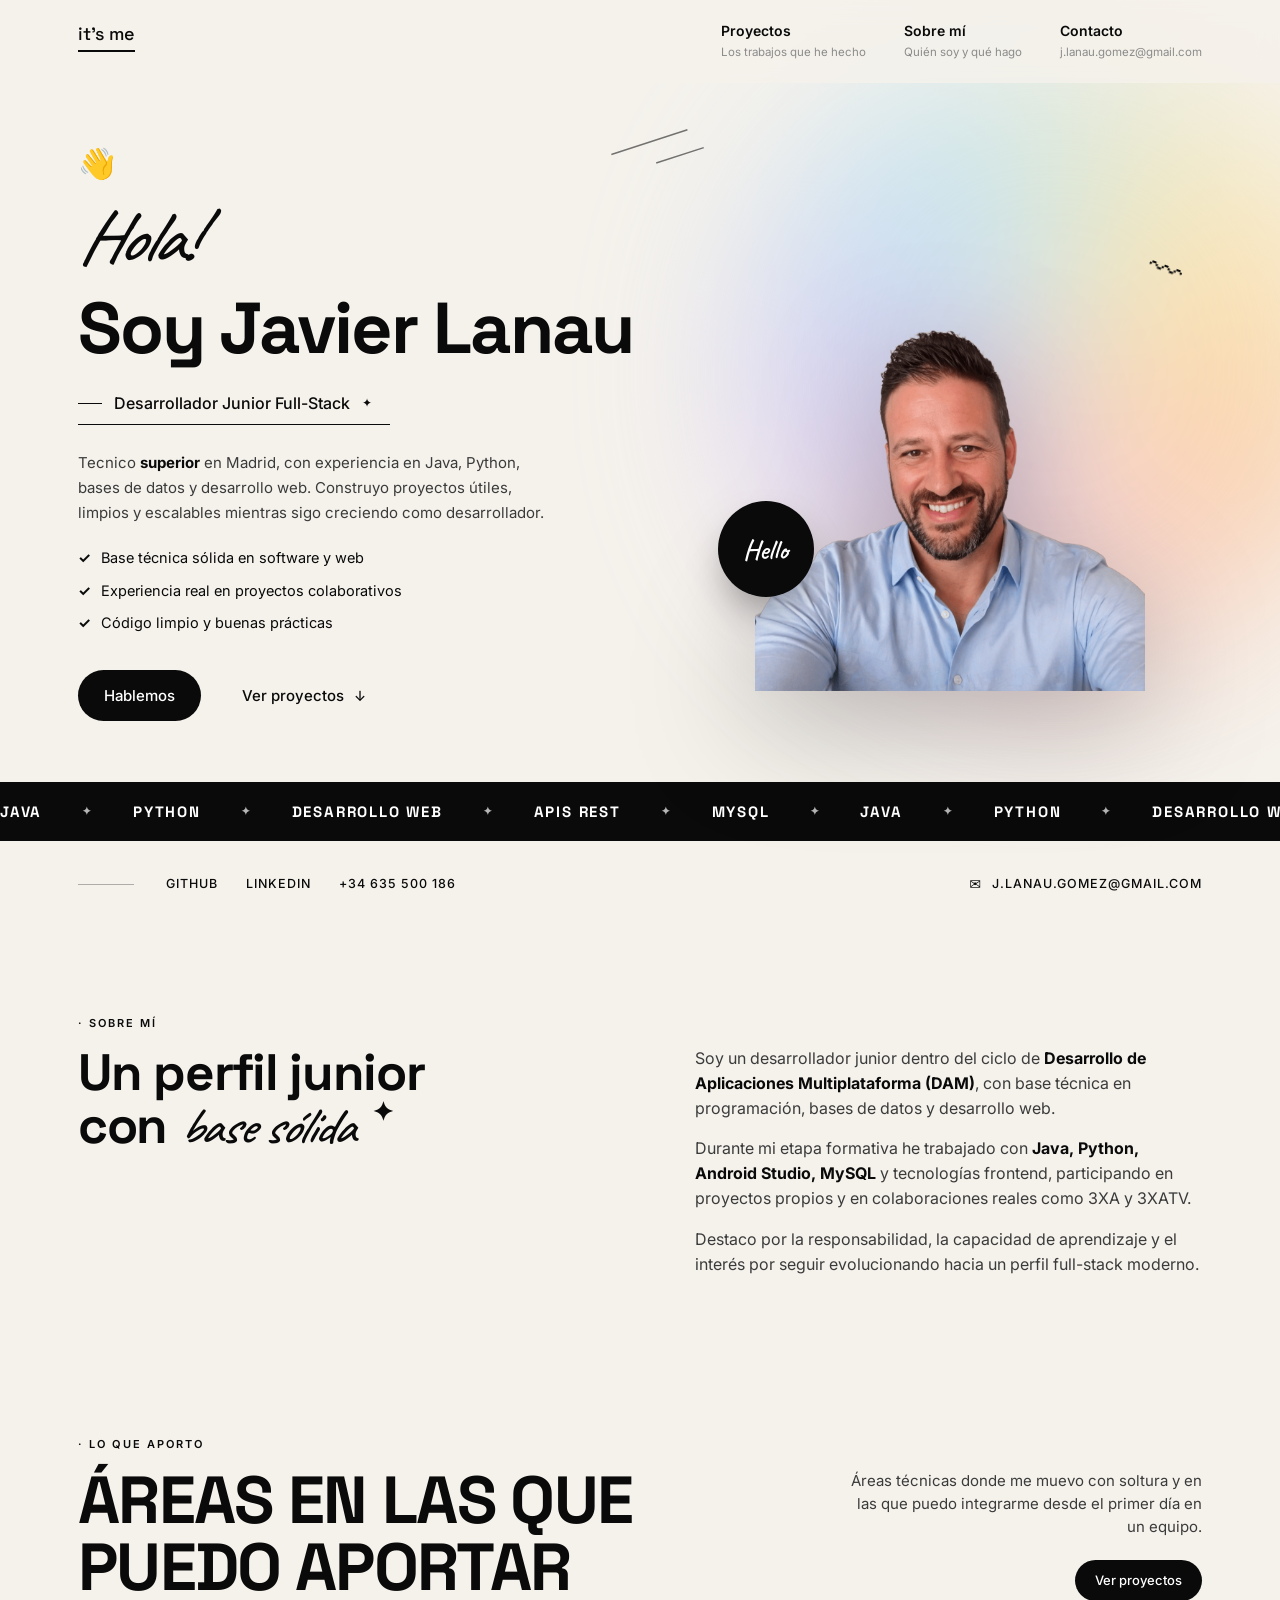
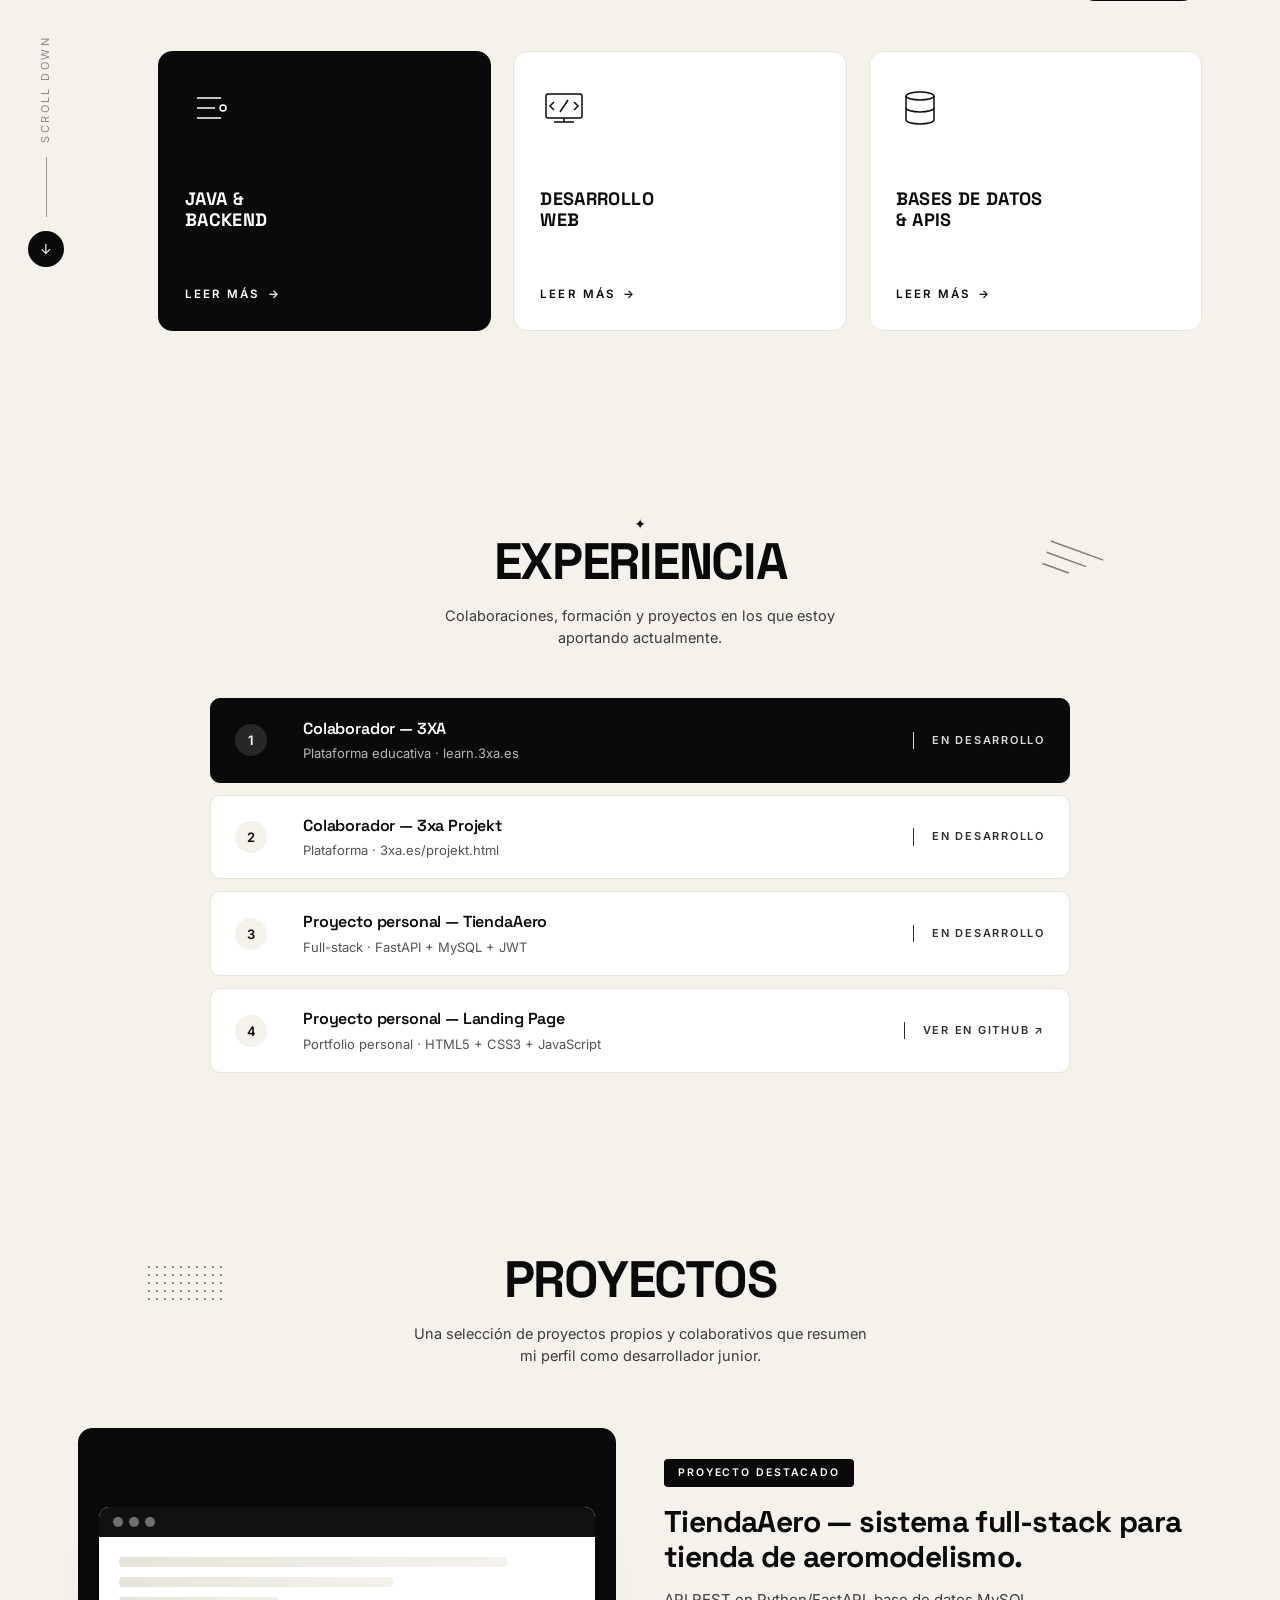
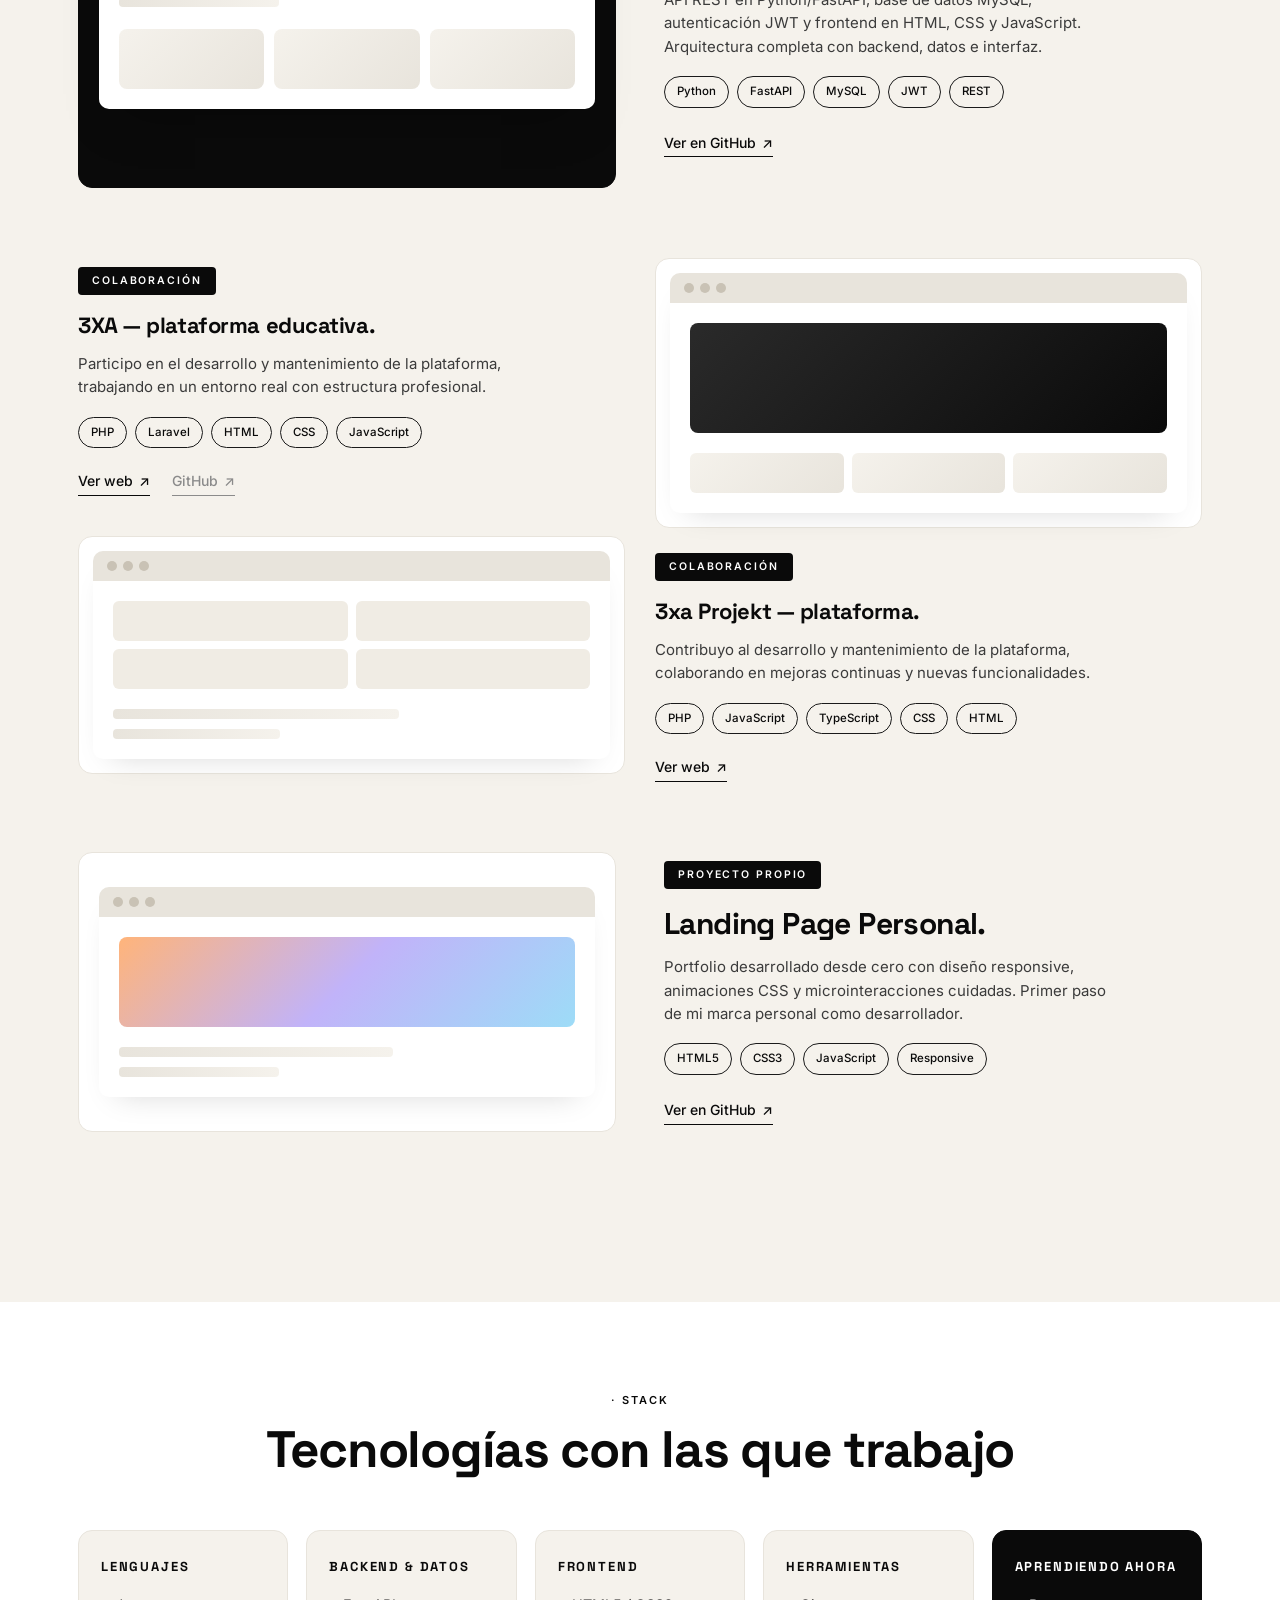
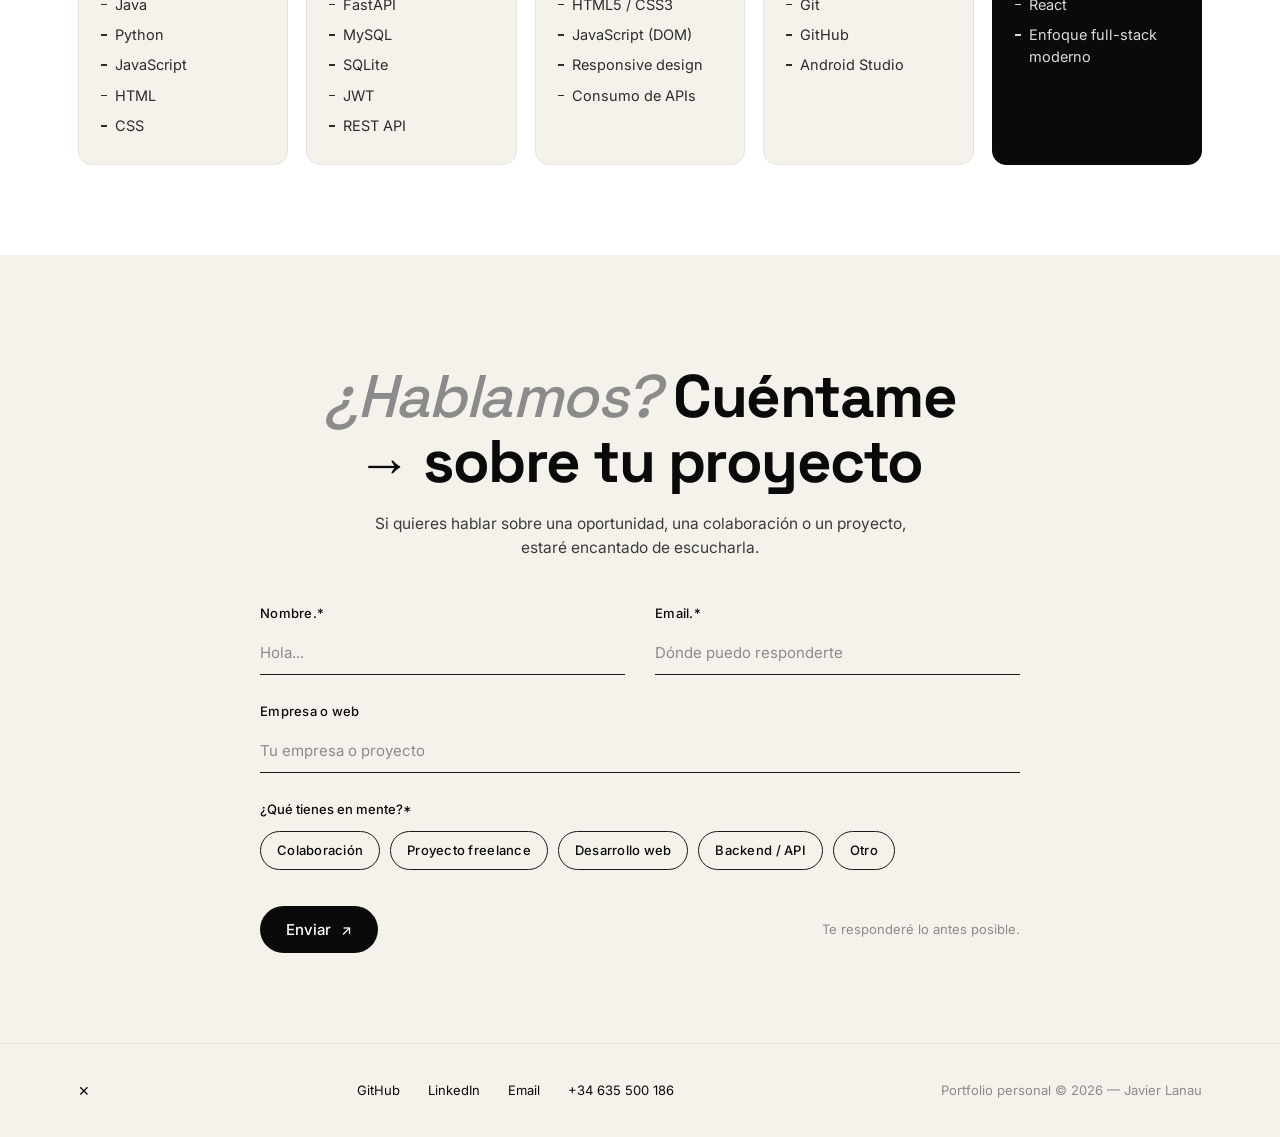
==== index.html @ be0b0210 "lenguaje items" ====
<!DOCTYPE html>
<html lang="es">
<head>
    <meta charset="UTF-8">
    <meta name="viewport" content="width=device-width, initial-scale=1.0">
    <meta name="description" content="Portfolio de Javier Lanau, Tecnico Superior con experiencia en Java, Python, desarrollo web, APIs y bases de datos.">
    <meta name="keywords" content="javier lanau, desarrollador junior, DAM, java, python, desarrollo web, full stack junior, portfolio programador">
    <title>Javier Lanau | Desarrollador Junior Web y Software</title>
    <link rel="preconnect" href="https://fonts.googleapis.com">
    <link rel="preconnect" href="https://fonts.gstatic.com" crossorigin>
    <link href="https://fonts.googleapis.com/css2?family=Inter:wght@400;500;600;700&family=Space+Grotesk:wght@500;700&family=Caveat:wght@500;700&display=swap" rel="stylesheet">
    <link rel="stylesheet" href="styles.css">
</head>
<body>
    <!-- ===== HEADER ===== -->
    <header>
        <nav class="nav">
            <a href="#home" class="logo">it's me<span class="logo-underline"></span></a>

            <ul class="nav-links" id="nav-links">
                <li>
                    <a href="#projects">
                        <span class="nav-title">Proyectos</span>
                        <span class="nav-sub">Los trabajos que he hecho</span>
                    </a>
                </li>
                <li>
                    <a href="#about">
                        <span class="nav-title">Sobre mí</span>
                        <span class="nav-sub">Quién soy y qué hago</span>
                    </a>
                </li>
                <li>
                    <a href="#contact">
                        <span class="nav-title">Contacto</span>
                        <span class="nav-sub">j.lanau.gomez@gmail.com</span>
                    </a>
                </li>
            </ul>

            <button class="menu-toggle" id="menu-toggle" aria-label="Abrir menú">
                <span></span><span></span><span></span>
            </button>
        </nav>
    </header>

    <!-- ===== HERO ===== -->
    <section class="hero" id="home">
        <div class="hero-gradient" aria-hidden="true"></div>
        <div class="hero-decor-lines" aria-hidden="true"></div>

        <div class="hero-inner">
            <div class="hero-text">
                <span class="hero-wave" aria-hidden="true">👋</span>
                <h1 class="hero-title">
                    <span class="hero-hello">Hola!</span>
                    <span class="hero-name">Soy Javier Lanau</span>
                </h1>

                <div class="hero-role">
                    <span class="hero-role-line"></span>
                    <span class="hero-role-text">Desarrollador Junior Full-Stack</span>
                    <span class="hero-role-star" aria-hidden="true">✦</span>
                </div>

                <p class="hero-desc">
                    Tecnico <strong>superior</strong> en Madrid, con experiencia en Java, Python, bases de datos y desarrollo web. Construyo proyectos útiles, limpios y escalables mientras sigo creciendo como desarrollador.
                </p>

                <ul class="hero-checks">
                    <li><span class="check">✓</span> Base técnica sólida en software y web</li>
                    <li><span class="check">✓</span> Experiencia real en proyectos colaborativos</li>
                    <li><span class="check">✓</span> Código limpio y buenas prácticas</li>
                </ul>

                <div class="hero-ctas">
                    <a href="#contact" class="btn btn-dark">Hablemos</a>
                    <a href="#projects" class="btn btn-ghost">
                        Ver proyectos <span class="btn-arrow">↓</span>
                    </a>
                </div>
            </div>

            <div class="hero-visual">
                <img src="JavierLanau2.png" alt="Javier Lanau" class="hero-photo">
                <div class="hero-hello-badge" aria-hidden="true">
                    <span>Hello</span>
                </div>
                <span class="hero-squiggle" aria-hidden="true">〰</span>
            </div>
        </div>

        <!-- Strip de habilidades -->
        <div class="skills-strip">
            <div class="skills-track">
                <span>JAVA</span><span class="dot">✦</span>
                <span>PYTHON</span><span class="dot">✦</span>
                <span>DESARROLLO WEB</span><span class="dot">✦</span>
                <span>APIS REST</span><span class="dot">✦</span>
                <span>MYSQL</span><span class="dot">✦</span>
                <span>JAVA</span><span class="dot">✦</span>
                <span>PYTHON</span><span class="dot">✦</span>
                <span>DESARROLLO WEB</span><span class="dot">✦</span>
                <span>APIS REST</span><span class="dot">✦</span>
                <span>MYSQL</span><span class="dot">✦</span>
            </div>
        </div>

        <!-- Redes sociales top -->
        <div class="hero-social">
            <div class="hero-social-left">
                <a href="https://github.com/JavierLanauGomez" target="_blank" rel="noopener">GitHub</a>
                <a href="https://linkedin.com/in/javier-lanau-gomez" target="_blank" rel="noopener">LinkedIn</a>
                <a href="tel:+34635500186">+34 635 500 186</a>
            </div>
            <div class="hero-social-right">
                <span class="mail-icon">✉</span>
                <a href="mailto:j.lanau.gomez@gmail.com">J.LANAU.GOMEZ@GMAIL.COM</a>
            </div>
        </div>
    </section>

    <!-- ===== SOBRE MÍ ===== -->
    <section class="about" id="about">
        <div class="container">
            <div class="section-tag">· SOBRE MÍ</div>
            <div class="about-grid">
                <h2 class="section-title">
                    Un perfil junior<br>
                    con <em>base sólida</em> <span class="star" aria-hidden="true">✦</span>
                </h2>
                <div class="about-text">
                    <p>
                        Soy un desarrollador junior  dentro del ciclo de <strong>Desarrollo de Aplicaciones Multiplataforma (DAM)</strong>, con base técnica en programación, bases de datos y desarrollo web.
                    </p>
                    <p>
                        Durante mi etapa formativa he trabajado con <strong>Java, Python, Android Studio, MySQL</strong> y tecnologías frontend, participando en proyectos propios y en colaboraciones reales como 3XA y 3XATV.
                    </p>
                    <p>
                        Destaco por la responsabilidad, la capacidad de aprendizaje y el interés por seguir evolucionando hacia un perfil full-stack moderno.
                    </p>
                </div>
            </div>
        </div>
    </section>

    <!-- ===== ÁREAS / OFERTA ===== -->
    <section class="offering" id="services">
        <div class="container">
            <div class="offering-head">
                <div>
                    <div class="section-tag">· LO QUE APORTO</div>
                    <h2 class="section-title big">
                        ÁREAS EN LAS QUE<br>PUEDO APORTAR
                    </h2>
                </div>
                <div class="offering-intro">
                    <p>Áreas técnicas donde me muevo con soltura y en las que puedo integrarme desde el primer día en un equipo.</p>
                    <a href="#projects" class="btn btn-dark small">Ver proyectos</a>
                </div>
            </div>

            <div class="offering-rail">
                <span class="offering-scroll-label">SCROLL DOWN</span>
                <span class="offering-line"></span>
                <span class="offering-arrow">↓</span>
            </div>

            <div class="offering-grid">
                <article class="offer-card offer-card-dark fade-in">
                    <div class="offer-icon">
                        <svg viewBox="0 0 48 48" fill="none" stroke="currentColor" stroke-width="1.5">
                            <path d="M12 14h24M12 24h18M12 34h24"/>
                            <circle cx="38" cy="24" r="3"/>
                        </svg>
                    </div>
                    <h3>JAVA &<br>BACKEND</h3>
                    <a href="#projects" class="offer-link">LEER MÁS <span>→</span></a>
                </article>

                <article class="offer-card fade-in">
                    <div class="offer-icon">
                        <svg viewBox="0 0 48 48" fill="none" stroke="currentColor" stroke-width="1.5">
                            <rect x="6" y="10" width="36" height="24" rx="2"/>
                            <path d="M14 38h20M24 34v4"/>
                            <path d="M14 18l-4 4 4 4M34 18l4 4-4 4M28 16l-8 12"/>
                        </svg>
                    </div>
                    <h3>DESARROLLO<br>WEB</h3>
                    <a href="#projects" class="offer-link">LEER MÁS <span>→</span></a>
                </article>

                <article class="offer-card fade-in">
                    <div class="offer-icon">
                        <svg viewBox="0 0 48 48" fill="none" stroke="currentColor" stroke-width="1.5">
                            <ellipse cx="24" cy="12" rx="14" ry="4"/>
                            <path d="M10 12v12c0 2.2 6.3 4 14 4s14-1.8 14-4V12"/>
                            <path d="M10 24v12c0 2.2 6.3 4 14 4s14-1.8 14-4V24"/>
                        </svg>
                    </div>
                    <h3>BASES DE DATOS<br>& APIS</h3>
                    <a href="#projects" class="offer-link">LEER MÁS <span>→</span></a>
                </article>
            </div>
        </div>
    </section>

    <!-- ===== EXPERIENCIA ===== -->
    <section class="experience">
        <div class="container">
            <div class="exp-head">
                <span class="exp-star" aria-hidden="true">✦</span>
                <h2 class="section-title centered">EXPERIENCIA</h2>
                <p class="exp-intro">Colaboraciones, formación y proyectos en los que estoy aportando actualmente.</p>
                <span class="exp-lines" aria-hidden="true"></span>
            </div>

            <ul class="exp-list">
                <li class="exp-item exp-item-dark fade-in">
                    <span class="exp-num">1</span>
                    <div class="exp-body">
                        <h3>Colaborador — 3XA</h3>
                        <p>Plataforma educativa · learn.3xa.es</p>
                    </div>
                    <span class="exp-duration">EN DESARROLLO</span>
                </li>
                <li class="exp-item fade-in">
                    <span class="exp-num">2</span>
                    <div class="exp-body">
                        <h3>Colaborador — 3xa Projekt</h3>
                        <p>Plataforma · 3xa.es/projekt.html</p>
                    </div>
                    <span class="exp-duration">EN DESARROLLO</span>
                </li>
                <li class="exp-item fade-in">
                    <span class="exp-num">3</span>
                    <div class="exp-body">
                        <h3>Proyecto personal — TiendaAero</h3>
                        <p>Full-stack · FastAPI + MySQL + JWT</p>
                    </div>
                    <span class="exp-duration">EN DESARROLLO</span>
                </li>
                <li class="exp-item fade-in">
                    <span class="exp-num">4</span>
                    <div class="exp-body">
                        <h3>Proyecto personal — Landing Page</h3>
                        <p>Portfolio personal · HTML5 + CSS3 + JavaScript</p>
                    </div>
                    <a href="https://github.com/JavierLanauGomez/Landing-Page" target="_blank" rel="noopener" class="exp-duration exp-link">VER EN GITHUB ↗</a>
                </li>

            </ul>
        </div>
    </section>

    <!-- ===== PROYECTOS / CASE STUDY ===== -->
    <section class="case-study" id="projects">
        <div class="container">
            <div class="cs-head">
                <span class="cs-dots" aria-hidden="true"></span>
                <h2 class="section-title centered">PROYECTOS</h2>
                <p class="cs-intro">Una selección de proyectos propios y colaborativos que resumen mi perfil como desarrollador junior.</p>
            </div>

            <!-- Proyecto destacado: TiendaAero -->
            <div class="cs-row cs-featured fade-in">
                <div class="cs-preview cs-preview-dark">
                    <div class="cs-mock">
                        <div class="cs-mock-bar">
                            <span></span><span></span><span></span>
                        </div>
                        <div class="cs-mock-body">
                            <div class="cs-mock-line long"></div>
                            <div class="cs-mock-line med"></div>
                            <div class="cs-mock-line short"></div>
                            <div class="cs-mock-cards">
                                <div class="cs-mock-card"></div>
                                <div class="cs-mock-card"></div>
                                <div class="cs-mock-card"></div>
                            </div>
                        </div>
                    </div>
                </div>
                <div class="cs-info">
                    <span class="cs-tag">PROYECTO DESTACADO</span>
                    <h3>TiendaAero — sistema full-stack para tienda de aeromodelismo.</h3>
                    <p>API REST en Python/FastAPI, base de datos MySQL, autenticación JWT y frontend en HTML, CSS y JavaScript. Arquitectura completa con backend, datos e interfaz.</p>
                    <div class="cs-tech">
                        <span>Python</span><span>FastAPI</span><span>MySQL</span><span>JWT</span><span>REST</span>
                    </div>
                    <a href="https://github.com/JavierLanauGomez/TiendaAero" target="_blank" rel="noopener" class="cs-link">Ver en GitHub <span>↗</span></a>
                </div>
            </div>

            <!-- 3XA + 3XATV: dos columnas -->
            <div class="cs-two-col">
                <article class="cs-row cs-small fade-in">
                    <div class="cs-info">
                        <span class="cs-tag">COLABORACIÓN</span>
                        <h3>3XA — plataforma educativa.</h3>
                        <p>Participo en el desarrollo y mantenimiento de la plataforma, trabajando en un entorno real con estructura profesional.</p>
                        <div class="cs-tech">
                            <span>PHP</span><span>Laravel</span><span>HTML</span><span>CSS</span><span>JavaScript</span>
                        </div>
                        <div class="cs-links-row">
                            <a href="https://learn.3xa.es/" target="_blank" rel="noopener" class="cs-link">Ver web <span>↗</span></a>
                            <a href="https://github.com/valfiguer/3XA" target="_blank" rel="noopener" class="cs-link muted">GitHub <span>↗</span></a>
                        </div>
                    </div>
                    <div class="cs-preview">
                        <div class="cs-mock light">
                            <div class="cs-mock-bar light">
                                <span></span><span></span><span></span>
                            </div>
                            <div class="cs-mock-body">
                                <div class="cs-mock-grid">
                                    <div></div><div></div><div></div><div></div>
                                </div>
                                <div class="cs-mock-line med"></div>
                                <div class="cs-mock-line short"></div>
                            </div>
                        </div>
                    </div>
                </article>

                <article class="cs-row cs-small fade-in">
                    <div class="cs-preview">
                        <div class="cs-mock light">
                            <div class="cs-mock-bar light">
                                <span></span><span></span><span></span>
                            </div>
                            <div class="cs-mock-body">
                                <div class="cs-mock-video"></div>
                                <div class="cs-mock-row">
                                    <div class="cs-mock-thumb"></div>
                                    <div class="cs-mock-thumb"></div>
                                    <div class="cs-mock-thumb"></div>
                                </div>
                            </div>
                        </div>
                    </div>
                    <div class="cs-info">
                        <span class="cs-tag">COLABORACIÓN</span>
                        <h3>3xa Projekt — plataforma.</h3>
                        <p>Contribuyo al desarrollo y mantenimiento de la plataforma, colaborando en mejoras continuas y nuevas funcionalidades.</p>
                        <div class="cs-tech">
                            <span>PHP</span><span>JavaScript</span><span>TypeScript</span><span>CSS</span><span>HTML</span>
                        </div>
                        <div class="cs-links-row">
                            <a href="https://3xa.es/projekt.html" target="_blank" rel="noopener" class="cs-link">Ver web <span>↗</span></a>
                        </div>
                    </div>
                </article>
            </div>

            <!-- Landing personal -->
            <div class="cs-row cs-reverse fade-in">
                <div class="cs-info">
                    <span class="cs-tag">PROYECTO PROPIO</span>
                    <h3>Landing Page Personal.</h3>
                    <p>Portfolio desarrollado desde cero con diseño responsive, animaciones CSS y microinteracciones cuidadas. Primer paso de mi marca personal como desarrollador.</p>
                    <div class="cs-tech">
                        <span>HTML5</span><span>CSS3</span><span>JavaScript</span><span>Responsive</span>
                    </div>
                    <a href="https://github.com/JavierLanauGomez/Landing-Page" target="_blank" rel="noopener" class="cs-link">Ver en GitHub <span>↗</span></a>
                </div>
                <div class="cs-preview">
                    <div class="cs-mock light">
                        <div class="cs-mock-bar light">
                            <span></span><span></span><span></span>
                        </div>
                        <div class="cs-mock-body">
                            <div class="cs-mock-hero"></div>
                            <div class="cs-mock-line med"></div>
                            <div class="cs-mock-line short"></div>
                        </div>
                    </div>
                </div>
            </div>
        </div>
    </section>

    <!-- ===== STACK ===== -->
    <section class="stack">
        <div class="container">
            <div class="section-tag centered">· STACK</div>
            <h2 class="section-title centered">Tecnologías con las que trabajo</h2>

            <div class="stack-grid">
                <div class="stack-col fade-in">
                    <h4>Lenguajes</h4>
                    <ul>
                        <li>Java</li><li>Python</li><li>JavaScript</li><li>HTML</li><li>CSS</li>
                    </ul>
                </div>
                <div class="stack-col fade-in">
                    <h4>Backend &amp; datos</h4>
                    <ul>
                        <li>FastAPI</li><li>MySQL</li><li>SQLite</li><li>JWT</li><li>REST API</li>
                    </ul>
                </div>
                <div class="stack-col fade-in">
                    <h4>Frontend</h4>
                    <ul>
                        <li>HTML5 / CSS3</li><li>JavaScript (DOM)</li><li>Responsive design</li><li>Consumo de APIs</li>
                    </ul>
                </div>
                <div class="stack-col fade-in">
                    <h4>Herramientas</h4>
                    <ul>
                        <li>Git</li><li>GitHub</li><li>Android Studio</li>
                    </ul>
                </div>
                <div class="stack-col stack-col-dark fade-in">
                    <h4>Aprendiendo ahora</h4>
                    <ul>
                        <li>React</li><li>Enfoque full-stack moderno</li>
                    </ul>
                </div>
            </div>
        </div>
    </section>

    <!-- ===== CONTACTO ===== -->
    <section class="contact" id="contact">
        <div class="container">
            <h2 class="contact-title">
                <span class="contact-soft">¿Hablamos?</span> Cuéntame<br>
                <span class="contact-arrow">→</span> sobre tu proyecto
            </h2>
            <p class="contact-sub">Si quieres hablar sobre una oportunidad, una colaboración o un proyecto, estaré encantado de escucharla.</p>

            <form class="contact-form" action="mailto:j.lanau.gomez@gmail.com" method="post" enctype="text/plain">
                <div class="form-row">
                    <label>
                        <span>Nombre.*</span>
                        <input type="text" name="nombre" placeholder="Hola..." required>
                    </label>
                    <label>
                        <span>Email.*</span>
                        <input type="email" name="email" placeholder="Dónde puedo responderte" required>
                    </label>
                </div>
                <label class="form-full">
                    <span>Empresa o web</span>
                    <input type="text" name="empresa" placeholder="Tu empresa o proyecto">
                </label>

                <div class="form-chips">
                    <span class="form-chips-label">¿Qué tienes en mente?*</span>
                    <div class="form-chips-list">
                        
                        <label class="chip"><input type="checkbox" name="tema" value="Colaboración"><span>Colaboración</span></label>
                        <label class="chip"><input type="checkbox" name="tema" value="Proyecto freelance"><span>Proyecto freelance</span></label>
                        <label class="chip"><input type="checkbox" name="tema" value="Desarrollo web"><span>Desarrollo web</span></label>
                        <label class="chip"><input type="checkbox" name="tema" value="Backend / API"><span>Backend / API</span></label>
                        <label class="chip"><input type="checkbox" name="tema" value="Otro"><span>Otro</span></label>
                    </div>
                </div>

                <div class="form-submit">
                    <button type="submit" class="btn btn-dark">Enviar <span class="btn-arrow">↗</span></button>
                    <span class="form-note">Te responderé lo antes posible.</span>
                </div>
            </form>
        </div>
    </section>

    <!-- ===== FOOTER ===== -->
    <footer>
        <div class="container footer-inner">
            <span class="footer-x" aria-hidden="true">✕</span>
            <div class="footer-links">
                <a href="https://github.com/JavierLanauGomez" target="_blank" rel="noopener">GitHub</a>
                <a href="https://linkedin.com/in/javier-lanau-gomez" target="_blank" rel="noopener">LinkedIn</a>
                <a href="mailto:j.lanau.gomez@gmail.com">Email</a>
                <a href="tel:+34635500186">+34 635 500 186</a>
            </div>
            <span class="footer-copy">Portfolio personal © 2026 — Javier Lanau</span>
        </div>
    </footer>

    <script src="script.js"></script>
</body>
</html>
---- styles.css ----
/* ========================================================
   Javier Lanau — Portfolio 2026
   Estilo minimalista, limpio, blanco/negro, inspiración Madhu
   ======================================================== */

:root {
    --bg: #f5f2ec;
    --bg-card: #ffffff;
    --ink: #0a0a0a;
    --ink-soft: #3b3b3b;
    --muted: #8b8b8b;
    --line: #e8e4dc;
    --line-strong: #1a1a1a;
    --accent: #ff7a36;
    --radius: 14px;
    --radius-lg: 22px;
    --container: 1180px;

    --font-sans: 'Inter', system-ui, -apple-system, 'Segoe UI', sans-serif;
    --font-display: 'Space Grotesk', 'Inter', sans-serif;
    --font-hand: 'Caveat', cursive;
}

* { box-sizing: border-box; margin: 0; padding: 0; }

html { scroll-behavior: smooth; }

body {
    font-family: var(--font-sans);
    background: var(--bg);
    color: var(--ink);
    line-height: 1.55;
    -webkit-font-smoothing: antialiased;
    overflow-x: hidden;
}

a { color: inherit; text-decoration: none; }
img { max-width: 100%; display: block; }
ul { list-style: none; }
button { font-family: inherit; cursor: pointer; border: none; background: none; }

.container {
    max-width: var(--container);
    margin: 0 auto;
    padding: 0 28px;
}

/* ===== Buttons ===== */
.btn {
    display: inline-flex;
    align-items: center;
    gap: 10px;
    padding: 14px 26px;
    border-radius: 999px;
    font-size: 15px;
    font-weight: 500;
    transition: transform .2s ease, background .2s ease, color .2s ease, border-color .2s ease;
    white-space: nowrap;
}
.btn-dark {
    background: var(--ink);
    color: #fff;
}
.btn-dark:hover { transform: translateY(-2px); background: #222; }
.btn-ghost {
    background: transparent;
    color: var(--ink);
    border: 1px solid transparent;
}
.btn-ghost:hover { border-color: var(--ink); }
.btn .btn-arrow { font-size: 14px; }
.btn.small { padding: 10px 20px; font-size: 13px; }

/* ===== HEADER ===== */
header {
    position: fixed;
    top: 0; left: 0; right: 0;
    background: rgba(245, 242, 236, 0.8);
    backdrop-filter: blur(14px);
    -webkit-backdrop-filter: blur(14px);
    z-index: 100;
    border-bottom: 1px solid transparent;
    transition: background .25s ease, border-color .25s ease;
}
header.scrolled {
    background: rgba(245, 242, 236, 0.95);
    border-bottom-color: var(--line);
}

.nav {
    max-width: var(--container);
    margin: 0 auto;
    padding: 20px 28px;
    display: flex;
    justify-content: space-between;
    align-items: flex-start;
    gap: 20px;
}

.logo {
    font-family: var(--font-display);
    font-size: 18px;
    font-weight: 500;
    position: relative;
    padding-bottom: 4px;
    letter-spacing: -0.01em;
}
.logo-underline {
    position: absolute;
    left: 0; bottom: 0;
    width: 100%; height: 1.5px;
    background: var(--ink);
}

.nav-links {
    display: flex;
    gap: 38px;
}
.nav-links a {
    display: flex;
    flex-direction: column;
    gap: 2px;
    font-size: 14px;
}
.nav-title {
    font-weight: 600;
    color: var(--ink);
}
.nav-sub {
    font-size: 11.5px;
    color: var(--muted);
    font-weight: 400;
}
.nav-links a:hover .nav-title { color: var(--accent); }

.menu-toggle {
    display: none;
    flex-direction: column;
    gap: 5px;
    padding: 6px;
}
.menu-toggle span {
    width: 22px;
    height: 2px;
    background: var(--ink);
    border-radius: 2px;
    transition: transform .25s ease, opacity .25s ease;
}

/* ===== HERO ===== */
.hero {
    position: relative;
    padding: 140px 0 0;
    overflow: hidden;
}

.hero-gradient {
    position: absolute;
    top: 60px;
    right: -80px;
    width: 620px;
    height: 620px;
    border-radius: 50%;
    background: conic-gradient(
        from 120deg,
        #ffb47a 0deg,
        #f9c1d1 60deg,
        #c1b3f9 140deg,
        #9ddcf7 210deg,
        #ffe08a 290deg,
        #ffb47a 360deg
    );
    filter: blur(80px);
    opacity: 0.55;
    z-index: 0;
}

.hero-decor-lines {
    position: absolute;
    top: 110px;
    left: 48%;
    width: 160px;
    height: 80px;
    transform: rotate(-18deg);
    opacity: 0.55;
    z-index: 1;
    background:
        linear-gradient(to right, var(--ink), var(--ink)) no-repeat 0 18px / 80px 1.5px,
        linear-gradient(to right, var(--ink), var(--ink)) no-repeat 40px 40px / 50px 1.5px;
}

.hero-inner {
    position: relative;
    z-index: 2;
    max-width: var(--container);
    margin: 0 auto;
    padding: 0 28px;
    display: grid;
    grid-template-columns: 1.15fr 1fr;
    gap: 40px;
    align-items: center;
    min-height: 560px;
}

.hero-text { max-width: 560px; }

.hero-wave {
    display: inline-block;
    font-size: 30px;
    margin-bottom: 14px;
    transform-origin: 70% 70%;
    animation: wave 2.4s ease-in-out infinite;
}
@keyframes wave {
    0%, 60%, 100% { transform: rotate(0); }
    10%, 30% { transform: rotate(14deg); }
    20%, 40% { transform: rotate(-8deg); }
}

.hero-title {
    font-family: var(--font-display);
    font-weight: 500;
    font-size: clamp(38px, 5.8vw, 72px);
    line-height: 1.02;
    letter-spacing: -0.03em;
    display: flex;
    align-items: baseline;
    gap: 18px;
    flex-wrap: wrap;
}
.hero-hello {
    font-family: 'Caveat', cursive;
    font-weight: 500;
    font-style: italic;
}
.hero-name { font-weight: 700; }

.hero-role {
    margin-top: 18px;
    display: inline-flex;
    align-items: center;
    gap: 12px;
    padding: 8px 18px 8px 0;
    border-bottom: 1px solid var(--ink);
    font-size: 16px;
    font-weight: 500;
}
.hero-role-line {
    width: 24px; height: 1px; background: var(--ink);
}
.hero-role-star { font-size: 12px; }

.hero-desc {
    margin-top: 26px;
    font-size: 15px;
    color: var(--ink-soft);
    max-width: 480px;
    line-height: 1.65;
}
.hero-desc strong { color: var(--ink); }

.hero-checks {
    margin-top: 22px;
    display: grid;
    gap: 10px;
    font-size: 14.5px;
    color: var(--ink);
}
.hero-checks li { display: flex; align-items: center; gap: 10px; }
.check {
    font-weight: 700;
    color: var(--ink);
}

.hero-ctas {
    margin-top: 34px;
    display: flex;
    gap: 14px;
    align-items: center;
    flex-wrap: wrap;
}

/* Foto */
.hero-visual {
    position: relative;
    height: 520px;
    display: flex;
    align-items: flex-end;
    justify-content: center;
}
.hero-photo {
    max-height: 520px;
    width: auto;
    max-width: 100%;
    object-fit: contain;
    filter: drop-shadow(0 30px 60px rgba(0, 0, 0, 0.25));
    position: relative;
    z-index: 2;
    animation: photoIn 1s ease .1s both;
}
@keyframes photoIn {
    from { opacity: 0; transform: translateY(20px); }
    to   { opacity: 1; transform: translateY(0); }
}
.hero-hello-badge {
    position: absolute;
    left: 4%;
    bottom: 18%;
    width: 96px;
    height: 96px;
    border-radius: 50%;
    background: var(--ink);
    color: #fff;
    display: flex;
    align-items: center;
    justify-content: center;
    font-family: 'Caveat', cursive;
    font-size: 28px;
    font-weight: 600;
    box-shadow: 0 20px 40px -10px rgba(0,0,0,0.4);
    z-index: 3;
}
.hero-squiggle {
    position: absolute;
    right: 4%;
    top: 14%;
    font-size: 34px;
    color: var(--ink);
    transform: rotate(20deg);
    z-index: 3;
}

/* Strip skills */
.skills-strip {
    margin-top: 60px;
    background: var(--ink);
    color: #fff;
    padding: 18px 0;
    overflow: hidden;
    position: relative;
}
.skills-track {
    display: flex;
    gap: 40px;
    white-space: nowrap;
    animation: slide 30s linear infinite;
    font-family: var(--font-display);
    letter-spacing: 0.12em;
    font-weight: 700;
    font-size: 15px;
}
.skills-track .dot {
    color: #fff;
    opacity: 0.7;
    font-size: 11px;
    display: inline-flex;
    align-items: center;
}
@keyframes slide {
    from { transform: translateX(0); }
    to { transform: translateX(-50%); }
}

/* Hero social */
.hero-social {
    max-width: var(--container);
    margin: 32px auto 0;
    padding: 0 28px;
    display: flex;
    justify-content: space-between;
    align-items: center;
    gap: 20px;
    font-size: 12.5px;
    letter-spacing: 0.08em;
    text-transform: uppercase;
    font-weight: 500;
}
.hero-social-left {
    display: flex;
    gap: 28px;
    align-items: center;
    position: relative;
}
.hero-social-left::before {
    content: "";
    width: 56px; height: 1px;
    background: var(--ink);
    opacity: 0.3;
    margin-right: 4px;
}
.hero-social-right {
    display: flex;
    align-items: center;
    gap: 10px;
}
.mail-icon { font-size: 14px; }
.hero-social a:hover { color: var(--accent); }

/* ===== Section tags & titles ===== */
.section-tag {
    font-size: 11px;
    font-weight: 600;
    letter-spacing: 0.18em;
    text-transform: uppercase;
    color: var(--ink);
    margin-bottom: 14px;
}
.section-tag.centered { text-align: center; }

.section-title {
    font-family: var(--font-display);
    font-size: clamp(32px, 4vw, 54px);
    font-weight: 700;
    line-height: 1.04;
    letter-spacing: -0.025em;
}
.section-title em {
    font-style: italic;
    font-family: 'Caveat', cursive;
    font-weight: 500;
}
.section-title .star { font-size: 0.5em; vertical-align: top; margin-left: 6px; }
.section-title.centered { text-align: center; }
.section-title.big { font-size: clamp(38px, 5.2vw, 68px); line-height: 1; }

/* ===== ABOUT ===== */
.about { padding: 120px 0 80px; }
.about-grid {
    display: grid;
    grid-template-columns: 1.1fr 1fr;
    gap: 60px;
    align-items: start;
}
.about-text { display: grid; gap: 16px; font-size: 16px; color: var(--ink-soft); max-width: 520px; }
.about-text strong { color: var(--ink); }

/* ===== OFFERING ===== */
.offering { padding: 80px 0 100px; position: relative; }
.offering-head {
    display: grid;
    grid-template-columns: 1.1fr 1fr;
    gap: 40px;
    align-items: end;
    margin-bottom: 50px;
}
.offering-intro {
    display: grid;
    gap: 22px;
    justify-items: end;
    text-align: right;
}
.offering-intro p {
    color: var(--ink-soft);
    font-size: 15px;
    max-width: 360px;
}

.offering-rail {
    position: absolute;
    left: 28px;
    top: 280px;
    display: flex;
    flex-direction: column;
    align-items: center;
    gap: 14px;
}
.offering-scroll-label {
    writing-mode: vertical-rl;
    transform: rotate(180deg);
    font-size: 11px;
    letter-spacing: 0.22em;
    text-transform: uppercase;
    color: var(--muted);
}
.offering-line {
    width: 1px;
    height: 60px;
    background: var(--ink);
    opacity: 0.4;
}
.offering-arrow {
    width: 36px; height: 36px;
    border-radius: 50%;
    background: var(--ink);
    color: #fff;
    display: inline-flex;
    align-items: center;
    justify-content: center;
    font-size: 14px;
}

.offering-grid {
    display: grid;
    grid-template-columns: repeat(3, 1fr);
    gap: 22px;
    padding-left: 80px;
}

.offer-card {
    background: var(--bg-card);
    border: 1px solid var(--line);
    border-radius: var(--radius);
    padding: 32px 26px 26px;
    min-height: 280px;
    display: flex;
    flex-direction: column;
    justify-content: space-between;
    transition: transform .3s ease, box-shadow .3s ease;
    color: var(--ink);
}
.offer-card:hover {
    transform: translateY(-4px);
    box-shadow: 0 20px 40px -20px rgba(0,0,0,0.18);
}
.offer-card-dark {
    background: var(--ink);
    color: #fff;
    border-color: var(--ink);
}
.offer-icon {
    width: 48px; height: 48px;
    color: currentColor;
}
.offer-icon svg { width: 100%; height: 100%; }
.offer-card h3 {
    font-family: var(--font-display);
    font-weight: 700;
    font-size: 18px;
    letter-spacing: 0.02em;
    line-height: 1.15;
    margin-top: 28px;
    text-transform: uppercase;
}
.offer-link {
    margin-top: 26px;
    font-size: 11.5px;
    font-weight: 600;
    letter-spacing: 0.18em;
    text-transform: uppercase;
    display: inline-flex;
    align-items: center;
    gap: 8px;
}
.offer-link span { transition: transform .2s ease; }
.offer-link:hover span { transform: translateX(4px); }

/* ===== EXPERIENCE ===== */
.experience { padding: 80px 0; }
.exp-head {
    text-align: center;
    margin-bottom: 48px;
    position: relative;
}
.exp-star { font-size: 14px; color: var(--ink); }
.exp-intro {
    max-width: 440px;
    margin: 16px auto 0;
    color: var(--ink-soft);
    font-size: 14.5px;
}
.exp-lines {
    position: absolute;
    right: 8%;
    top: 40px;
    width: 70px;
    height: 40px;
    transform: rotate(20deg);
    opacity: 0.5;
    background:
        linear-gradient(to right, var(--ink), var(--ink)) no-repeat 0 0 / 80% 1.5px,
        linear-gradient(to right, var(--ink), var(--ink)) no-repeat 0 12px / 60% 1.5px,
        linear-gradient(to right, var(--ink), var(--ink)) no-repeat 0 24px / 40% 1.5px;
}

.exp-list {
    display: grid;
    gap: 12px;
    max-width: 860px;
    margin: 0 auto;
}
.exp-item {
    display: grid;
    grid-template-columns: 48px 1fr auto;
    align-items: center;
    gap: 20px;
    padding: 18px 24px;
    background: var(--bg-card);
    border: 1px solid var(--line);
    border-radius: 10px;
    transition: transform .25s ease, box-shadow .25s ease;
}
.exp-item:hover {
    transform: translateX(4px);
    box-shadow: 0 12px 30px -18px rgba(0,0,0,0.2);
}
.exp-item-dark {
    background: var(--ink);
    color: #fff;
    border-color: var(--ink);
}
.exp-num {
    width: 32px; height: 32px;
    display: inline-flex;
    align-items: center;
    justify-content: center;
    border-radius: 50%;
    background: rgba(255,255,255,0.12);
    font-weight: 600;
    font-size: 13px;
    color: inherit;
}
.exp-item:not(.exp-item-dark) .exp-num {
    background: var(--bg);
    color: var(--ink);
}
.exp-body h3 {
    font-family: var(--font-display);
    font-size: 16px;
    font-weight: 600;
    letter-spacing: -0.01em;
}
.exp-body p {
    font-size: 13px;
    color: currentColor;
    opacity: 0.7;
    margin-top: 2px;
}
.exp-duration {
    font-size: 11px;
    font-weight: 600;
    letter-spacing: 0.16em;
    text-transform: uppercase;
    padding-left: 18px;
    border-left: 1px solid currentColor;
    opacity: 0.85;
}
.exp-link {
    text-decoration: none;
    color: inherit;
    transition: opacity 0.2s;
}
.exp-link:hover {
    opacity: 1;
}

/* ===== CASE STUDY / PROJECTS ===== */
.case-study { padding: 100px 0; }
.cs-head {
    text-align: center;
    margin-bottom: 60px;
    position: relative;
}
.cs-dots {
    position: absolute;
    left: 6%;
    top: 10px;
    width: 80px;
    height: 40px;
    background-image: radial-gradient(var(--ink) 1.2px, transparent 1.2px);
    background-size: 8px 8px;
    opacity: 0.45;
}
.cs-intro {
    max-width: 460px;
    margin: 16px auto 0;
    color: var(--ink-soft);
    font-size: 14.5px;
}

.cs-row {
    display: grid;
    grid-template-columns: 1fr 1fr;
    gap: 48px;
    align-items: center;
    margin-bottom: 70px;
}
.cs-row.cs-reverse { direction: rtl; }
.cs-row.cs-reverse > * { direction: ltr; }
.cs-featured .cs-preview { min-height: 360px; }

.cs-info .cs-tag {
    display: inline-block;
    font-size: 10.5px;
    font-weight: 600;
    letter-spacing: 0.18em;
    text-transform: uppercase;
    background: var(--ink);
    color: #fff;
    padding: 6px 14px;
    border-radius: 4px;
    margin-bottom: 18px;
}
.cs-info h3 {
    font-family: var(--font-display);
    font-size: clamp(22px, 2.6vw, 30px);
    font-weight: 700;
    line-height: 1.15;
    letter-spacing: -0.02em;
    margin-bottom: 14px;
}
.cs-info p {
    color: var(--ink-soft);
    font-size: 15px;
    max-width: 460px;
    margin-bottom: 18px;
}
.cs-tech {
    display: flex;
    flex-wrap: wrap;
    gap: 8px;
    margin-bottom: 22px;
}
.cs-tech span {
    font-size: 11.5px;
    font-weight: 500;
    padding: 6px 12px;
    border: 1px solid var(--line-strong);
    border-radius: 999px;
    color: var(--ink);
}
.cs-link {
    display: inline-flex;
    align-items: center;
    gap: 6px;
    font-size: 14px;
    font-weight: 500;
    border-bottom: 1px solid var(--ink);
    padding-bottom: 3px;
    transition: gap .2s ease;
}
.cs-link:hover { gap: 10px; color: var(--accent); border-color: var(--accent); }
.cs-link.muted { border-color: var(--muted); color: var(--muted); }
.cs-links-row { display: flex; gap: 22px; flex-wrap: wrap; }

/* Mock previews */
.cs-preview {
    background: var(--bg-card);
    border: 1px solid var(--line);
    border-radius: var(--radius);
    padding: 20px;
    min-height: 280px;
    display: flex;
    align-items: center;
    justify-content: center;
}
.cs-preview-dark {
    background: var(--ink);
    border-color: var(--ink);
}
.cs-mock {
    width: 100%;
    background: #fff;
    border-radius: 10px;
    overflow: hidden;
    box-shadow: 0 24px 48px -22px rgba(0,0,0,0.35);
}
.cs-mock.light { box-shadow: 0 14px 30px -18px rgba(0,0,0,0.18); }
.cs-mock-bar {
    background: #111;
    display: flex;
    gap: 6px;
    padding: 10px 14px;
}
.cs-mock-bar.light { background: #e8e4dc; }
.cs-mock-bar span {
    width: 10px; height: 10px; border-radius: 50%;
    background: rgba(255,255,255,0.4);
}
.cs-mock-bar.light span { background: #c9c2b5; }
.cs-mock-body {
    padding: 20px;
    display: grid;
    gap: 10px;
}
.cs-mock-line {
    height: 10px;
    border-radius: 4px;
    background: linear-gradient(90deg, #e8e4dc 0%, #f5f2ec 100%);
}
.cs-mock-line.long { width: 85%; }
.cs-mock-line.med { width: 60%; }
.cs-mock-line.short { width: 35%; }
.cs-mock-cards {
    margin-top: 12px;
    display: grid;
    grid-template-columns: repeat(3, 1fr);
    gap: 10px;
}
.cs-mock-card {
    height: 60px;
    border-radius: 8px;
    background: linear-gradient(135deg, #f5f2ec 0%, #e8e4dc 100%);
}
.cs-mock-grid {
    display: grid;
    grid-template-columns: repeat(2, 1fr);
    gap: 8px;
    margin-bottom: 10px;
}
.cs-mock-grid > div {
    height: 40px;
    background: #f0ece4;
    border-radius: 6px;
}
.cs-mock-video {
    height: 110px;
    background: linear-gradient(135deg, #2a2a2a, #0a0a0a);
    border-radius: 8px;
    margin-bottom: 10px;
}
.cs-mock-row { display: grid; grid-template-columns: repeat(3, 1fr); gap: 8px; }
.cs-mock-thumb {
    height: 40px; border-radius: 6px;
    background: linear-gradient(135deg, #f5f2ec, #e8e4dc);
}
.cs-mock-hero {
    height: 90px;
    border-radius: 8px;
    background: linear-gradient(135deg, #ffb47a 0%, #c1b3f9 50%, #9ddcf7 100%);
    margin-bottom: 10px;
}

.cs-two-col {
    display: grid;
    grid-template-columns: 1fr 1fr;
    gap: 30px;
    margin-bottom: 70px;
}
.cs-two-col .cs-row {
    margin-bottom: 0;
    grid-template-columns: 1fr;
    gap: 24px;
}
.cs-small .cs-preview { min-height: 220px; padding: 14px; }
.cs-small .cs-info h3 { font-size: 22px; }

/* ===== STACK ===== */
.stack { padding: 90px 0; background: #fff; }
.stack .section-title { margin-bottom: 54px; }
.stack-grid {
    display: grid;
    grid-template-columns: repeat(auto-fit, minmax(210px, 1fr));
    gap: 18px;
}
.stack-col {
    padding: 26px 22px;
    border: 1px solid var(--line);
    border-radius: var(--radius);
    background: var(--bg);
    transition: transform .25s ease, box-shadow .25s ease;
}
.stack-col:hover {
    transform: translateY(-3px);
    box-shadow: 0 16px 30px -20px rgba(0,0,0,0.2);
}
.stack-col-dark {
    background: var(--ink);
    color: #fff;
    border-color: var(--ink);
}
.stack-col h4 {
    font-family: var(--font-display);
    font-size: 13px;
    font-weight: 700;
    letter-spacing: 0.14em;
    text-transform: uppercase;
    margin-bottom: 16px;
}
.stack-col ul { display: grid; gap: 8px; }
.stack-col li {
    font-size: 14.5px;
    color: currentColor;
    opacity: 0.85;
    padding-left: 14px;
    position: relative;
}
.stack-col li::before {
    content: "";
    position: absolute;
    left: 0; top: 10px;
    width: 6px; height: 1.5px;
    background: currentColor;
}

/* ===== CONTACT ===== */
.contact { padding: 110px 0 90px; background: var(--bg); position: relative; }
.contact-title {
    font-family: var(--font-display);
    font-size: clamp(34px, 5vw, 60px);
    font-weight: 700;
    line-height: 1.08;
    letter-spacing: -0.025em;
    margin-bottom: 18px;
    text-align: center;
}
.contact-soft {
    color: var(--muted);
    font-weight: 500;
    font-style: italic;
}
.contact-arrow {
    font-family: 'Caveat', cursive;
    font-weight: 700;
    color: var(--ink);
    font-size: 0.9em;
}
.contact-sub {
    text-align: center;
    color: var(--ink-soft);
    font-size: 15.5px;
    max-width: 560px;
    margin: 0 auto 42px;
}

.contact-form {
    max-width: 760px;
    margin: 0 auto;
    display: grid;
    gap: 26px;
}
.form-row {
    display: grid;
    grid-template-columns: 1fr 1fr;
    gap: 30px;
}
.contact-form label {
    display: grid;
    gap: 8px;
}
.contact-form label span {
    font-size: 13px;
    font-weight: 500;
    letter-spacing: 0.02em;
}
.contact-form input {
    width: 100%;
    padding: 10px 0;
    font: inherit;
    font-size: 15px;
    border: none;
    border-bottom: 1px solid var(--line-strong);
    background: transparent;
    color: var(--ink);
    transition: border-color .2s ease;
}
.contact-form input:focus {
    outline: none;
    border-bottom-color: var(--accent);
}
.contact-form input::placeholder { color: var(--muted); }

.form-chips { display: grid; gap: 12px; }
.form-chips-label { font-size: 13px; font-weight: 500; }
.form-chips-list { display: flex; flex-wrap: wrap; gap: 10px; }
.chip { position: relative; cursor: pointer; }
.chip input {
    position: absolute;
    opacity: 0;
    inset: 0;
    cursor: pointer;
}
.chip span {
    display: inline-block;
    padding: 8px 16px;
    border: 1px solid var(--line-strong);
    border-radius: 999px;
    font-size: 13px;
    font-weight: 500;
    color: var(--ink);
    transition: background .2s ease, color .2s ease;
}
.chip input:checked + span {
    background: var(--ink);
    color: #fff;
}
.chip:hover span { background: var(--ink); color: #fff; }

.form-submit {
    display: flex;
    justify-content: space-between;
    align-items: center;
    gap: 20px;
    margin-top: 10px;
    flex-wrap: wrap;
}
.form-note { font-size: 13px; color: var(--muted); }

/* ===== FOOTER ===== */
footer {
    padding: 36px 0;
    border-top: 1px solid var(--line);
    background: var(--bg);
}
.footer-inner {
    display: flex;
    justify-content: space-between;
    align-items: center;
    gap: 20px;
    flex-wrap: wrap;
}
.footer-x { color: var(--ink); font-size: 14px; }
.footer-links {
    display: flex;
    gap: 28px;
    font-size: 13px;
}
.footer-links a:hover { color: var(--accent); }
.footer-copy { font-size: 13px; color: var(--muted); }

/* ===== Animations ===== */
.fade-in {
    opacity: 0;
    transform: translateY(18px);
    transition: opacity .7s ease, transform .7s ease;
}
.fade-in.visible {
    opacity: 1;
    transform: translateY(0);
}

/* ===== Responsive ===== */
@media (max-width: 960px) {
    .nav-links {
        position: fixed;
        top: 70px; left: 0; right: 0;
        background: var(--bg);
        flex-direction: column;
        padding: 20px 28px;
        gap: 20px;
        border-bottom: 1px solid var(--line);
        transform: translateY(-140%);
        transition: transform .3s ease;
    }
    .nav-links.active { transform: translateY(0); }
    .menu-toggle { display: flex; }

    .hero { padding-top: 120px; }
    .hero-inner {
        grid-template-columns: 1fr;
        min-height: auto;
        gap: 20px;
    }
    .hero-visual { order: -1; height: 340px; align-items: flex-end; }
    .hero-photo { max-height: 340px; }
    .hero-hello-badge { width: 80px; height: 80px; font-size: 22px; }
    .hero-gradient { width: 400px; height: 400px; top: 40px; }

    .about-grid,
    .offering-head {
        grid-template-columns: 1fr;
        gap: 24px;
    }
    .offering-intro { justify-items: start; text-align: left; }
    .offering-rail { display: none; }
    .offering-grid { padding-left: 0; grid-template-columns: 1fr; }

    .cs-row,
    .cs-two-col { grid-template-columns: 1fr; gap: 24px; }
    .cs-row.cs-reverse { direction: ltr; }
    .cs-featured .cs-preview { order: -1; }

    .form-row { grid-template-columns: 1fr; gap: 18px; }
    .exp-item { grid-template-columns: 36px 1fr; }
    .exp-duration {
        grid-column: 2 / 3;
        padding-left: 0;
        border-left: none;
        margin-top: 4px;
    }

    .hero-social {
        flex-direction: column;
        align-items: flex-start;
        gap: 14px;
    }
    .hero-social-left { flex-wrap: wrap; gap: 16px; }
    .hero-social-left::before { display: none; }

    .footer-inner { flex-direction: column; text-align: center; }
}

@media (max-width: 560px) {
    .container { padding: 0 20px; }
    .hero-title { font-size: clamp(34px, 9vw, 48px); gap: 12px; }
    .section-title { font-size: clamp(28px, 7vw, 40px); }
    .section-title.big { font-size: clamp(32px, 8vw, 44px); }
    .about { padding: 80px 0 40px; }
    .offering { padding: 50px 0 70px; }
    .case-study { padding: 60px 0; }
    .contact { padding: 70px 0; }
    .nav { padding: 16px 20px; }
    .offer-card { min-height: 240px; }
    .cs-info .cs-tag { font-size: 10px; }
}
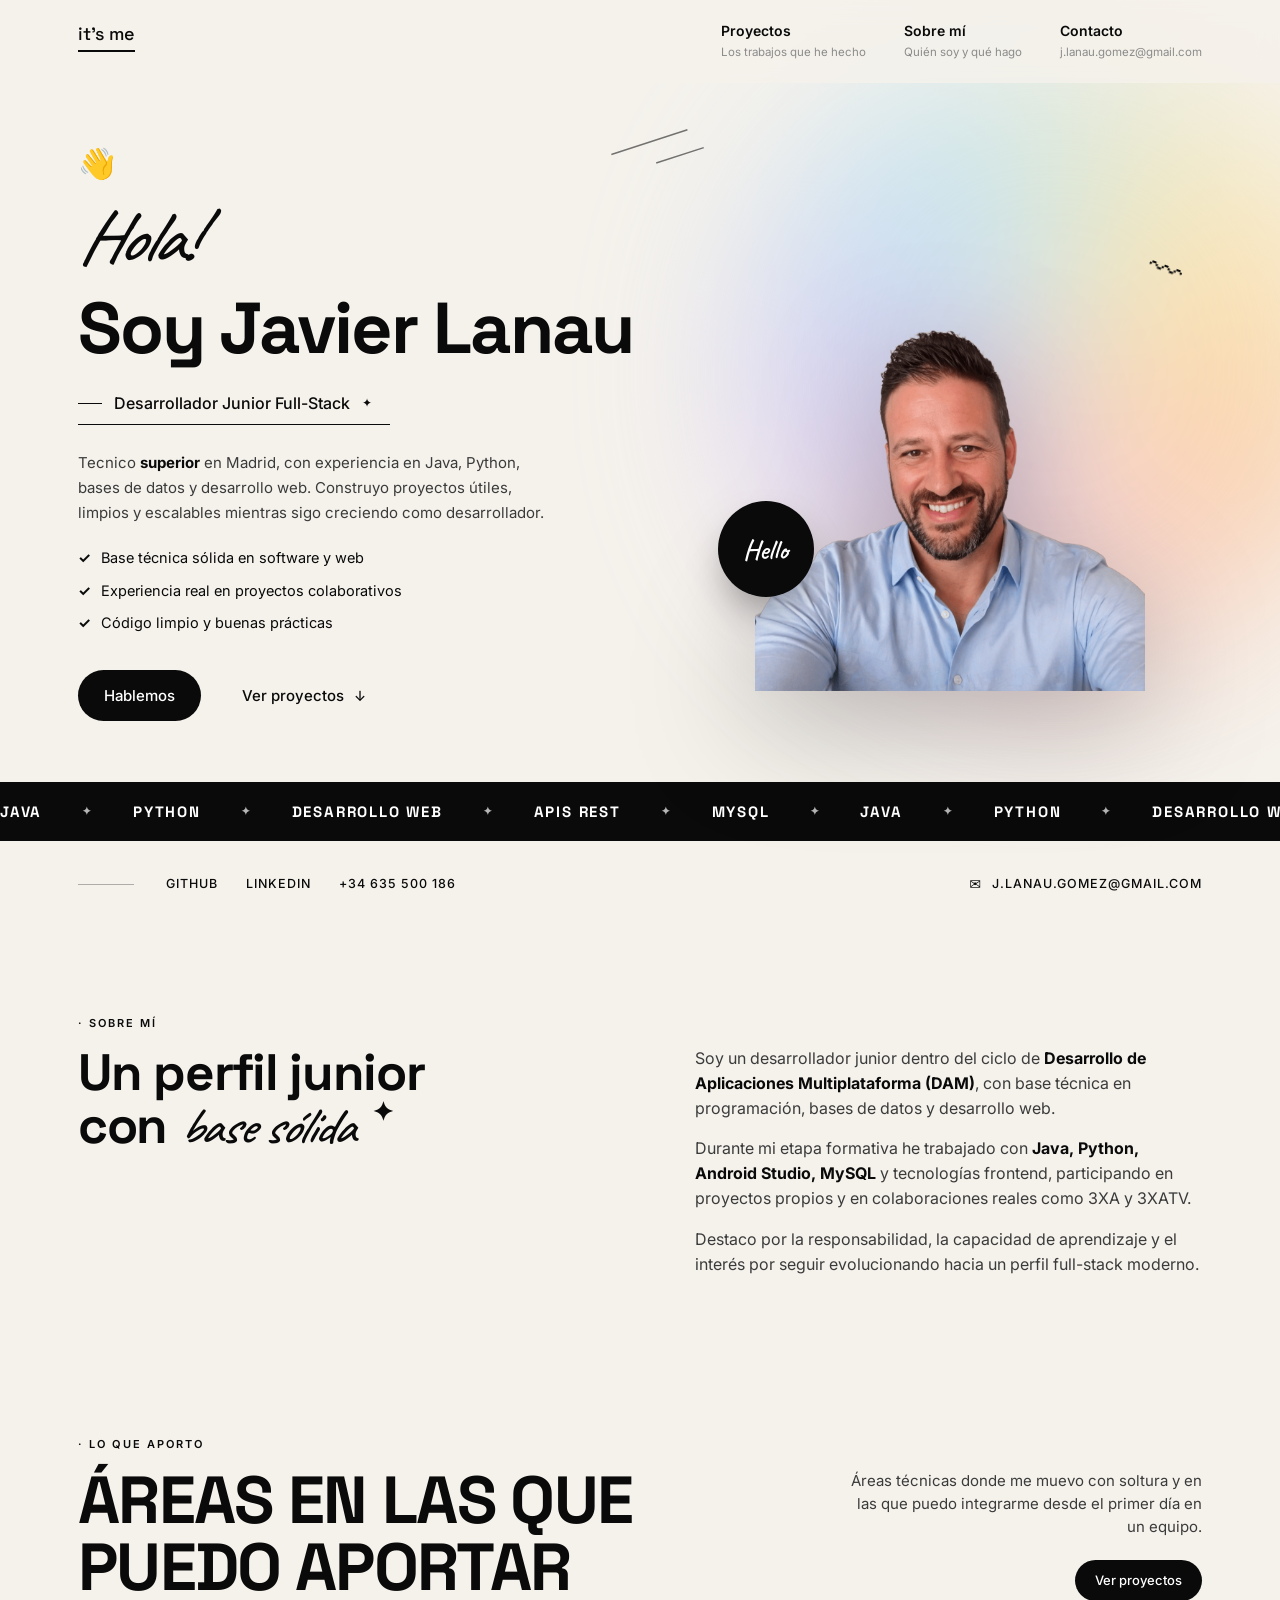
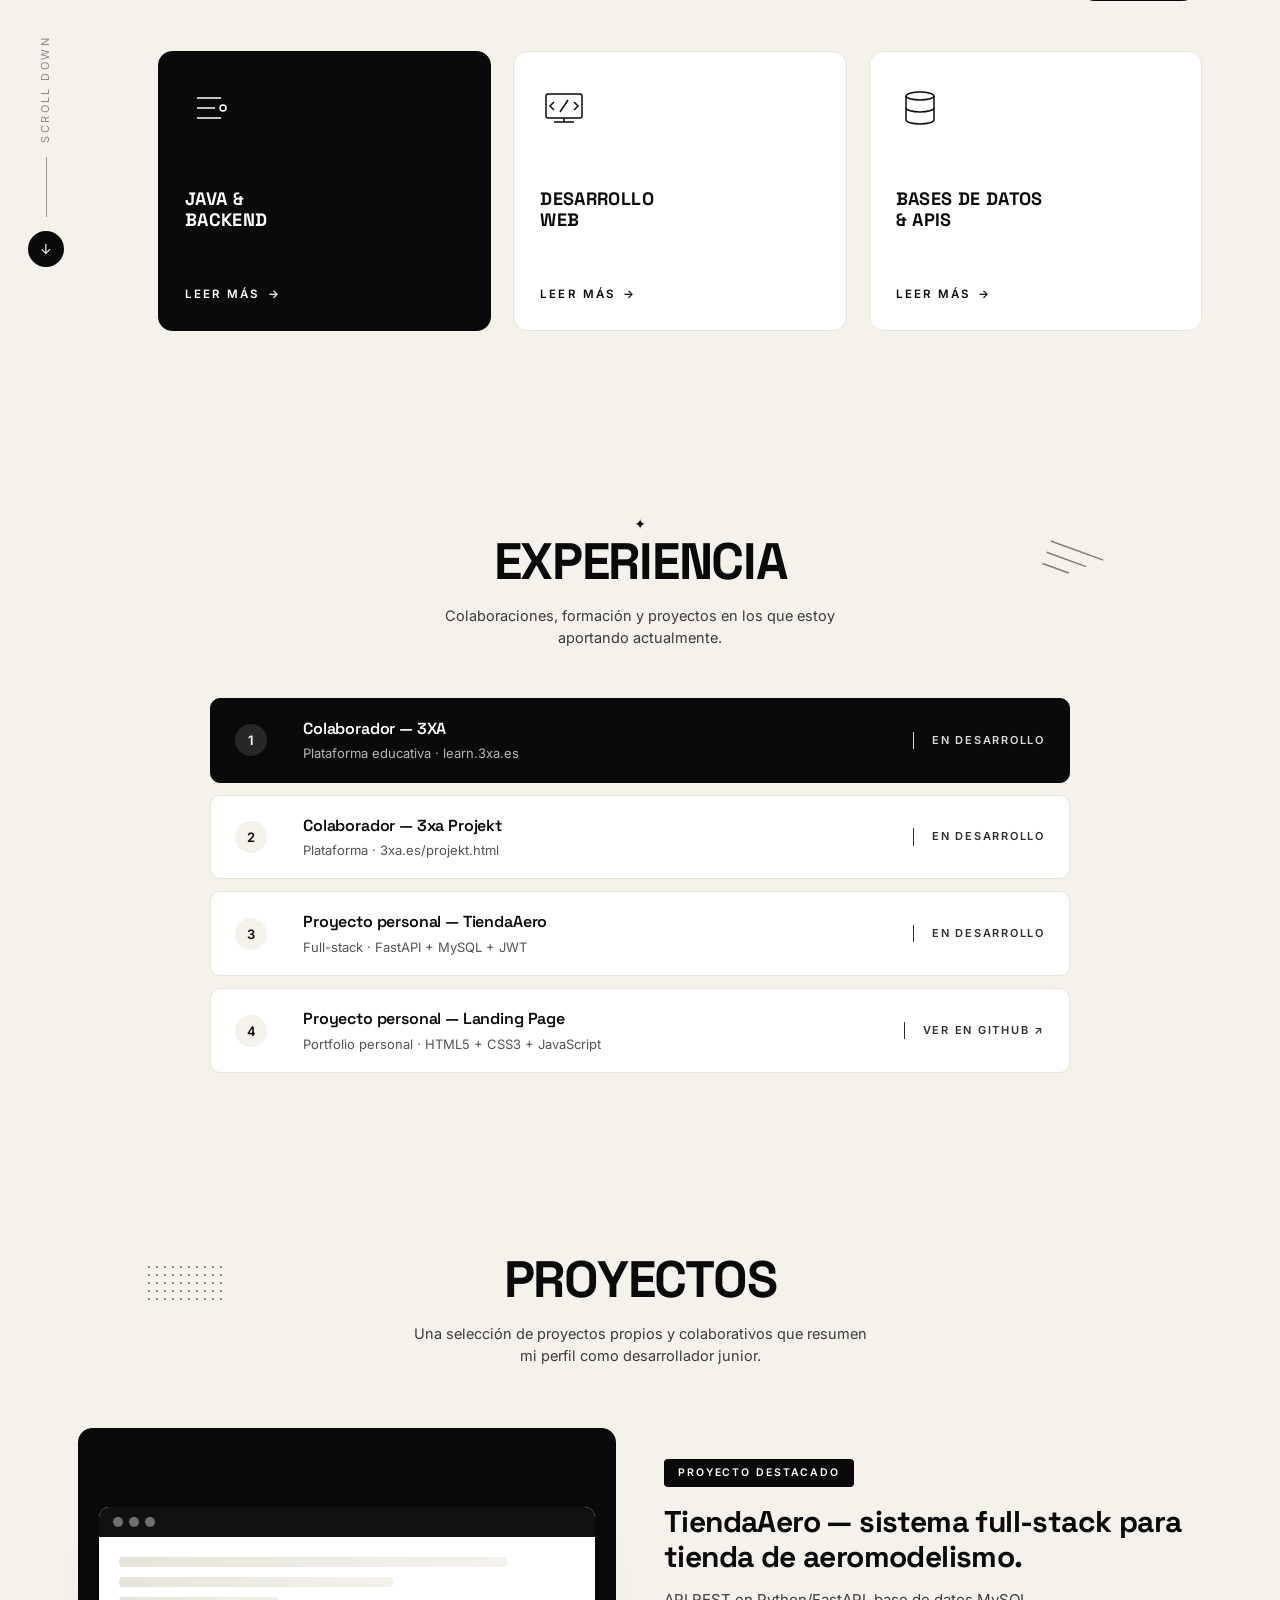
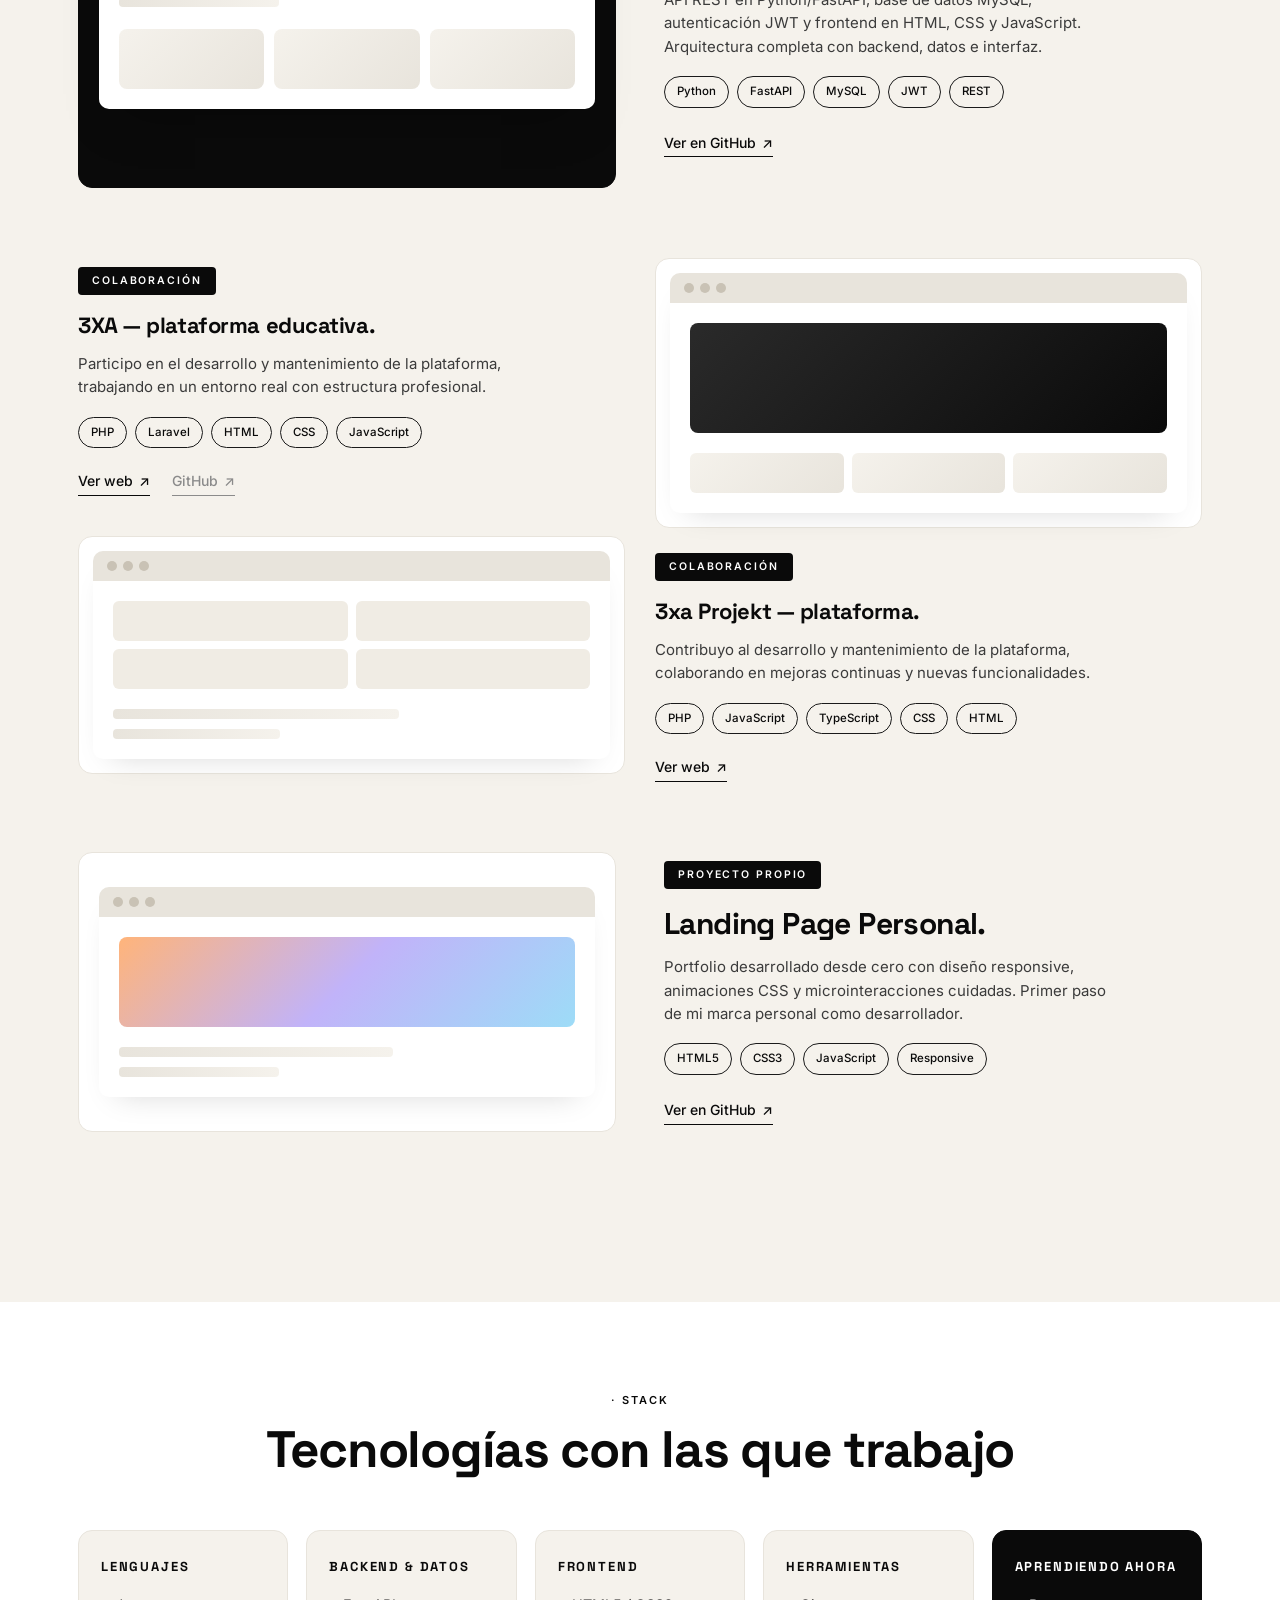
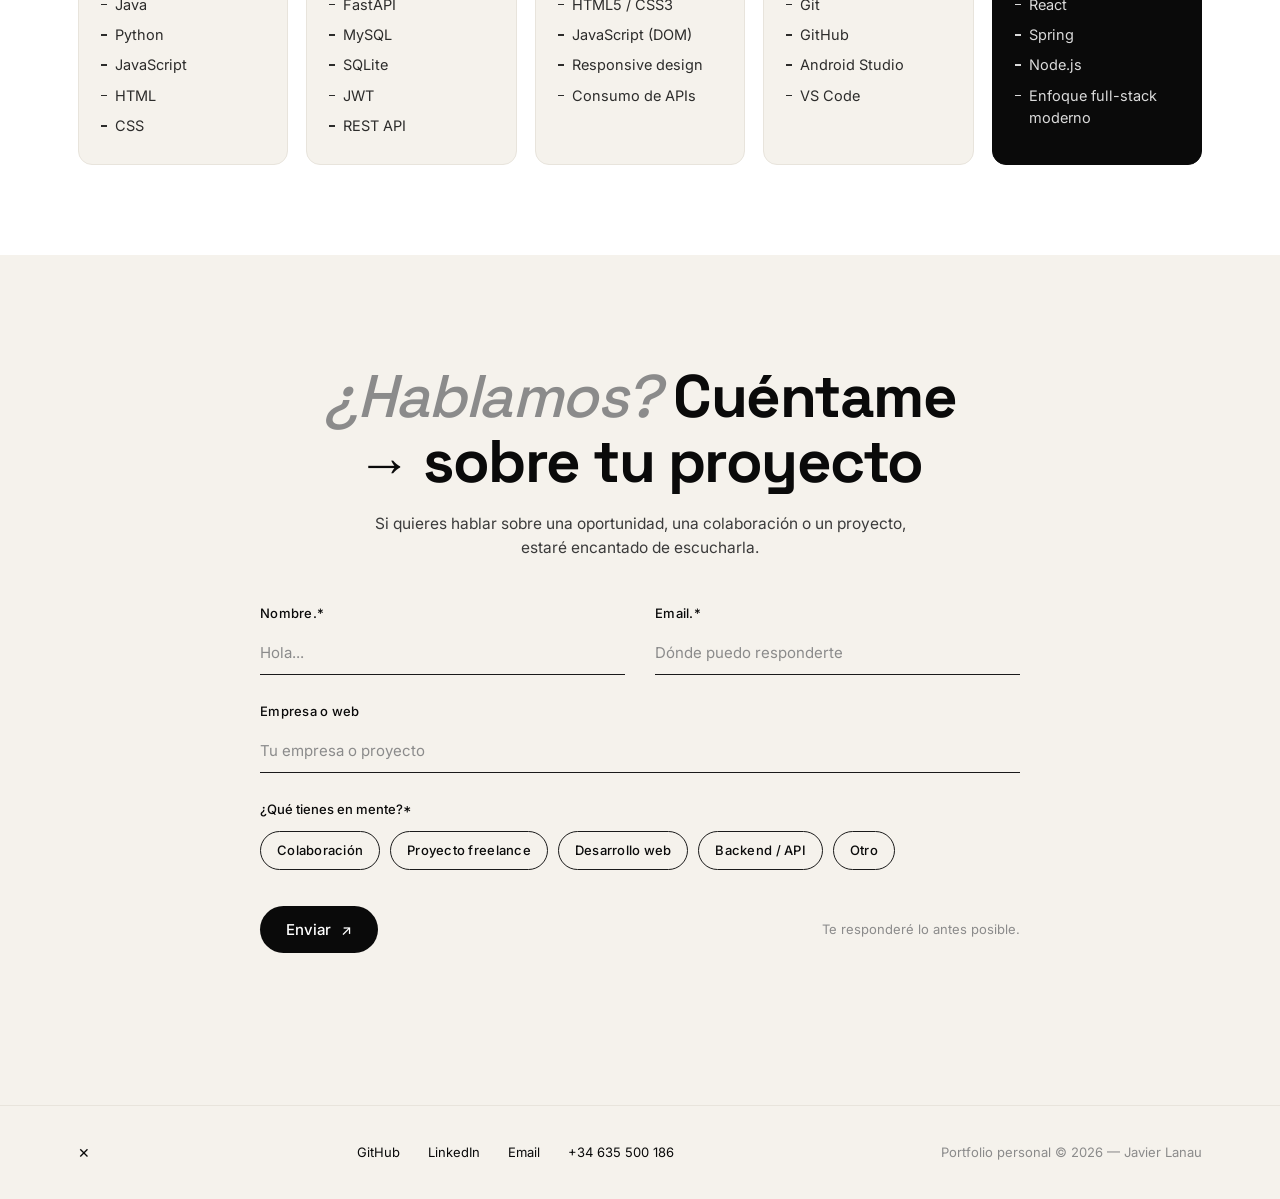
==== commit 0c1c8f18: "mejoras" ====
--- a/index.html
+++ b/index.html
@@ -408,13 +408,13 @@
                 <div class="stack-col fade-in">
                     <h4>Herramientas</h4>
                     <ul>
-                        <li>Git</li><li>GitHub</li><li>Android Studio</li>
+                        <li>Git</li><li>GitHub</li><li>Android Studio</li><li>VS Code</li>
                     </ul>
                 </div>
                 <div class="stack-col stack-col-dark fade-in">
                     <h4>Aprendiendo ahora</h4>
                     <ul>
-                        <li>React</li><li>Enfoque full-stack moderno</li>
+                        <li>React</li><li>Spring</li><li>Node.js</li><li>Enfoque full-stack moderno</li>
                     </ul>
                 </div>
             </div>
@@ -430,7 +430,7 @@
             </h2>
             <p class="contact-sub">Si quieres hablar sobre una oportunidad, una colaboración o un proyecto, estaré encantado de escucharla.</p>
 
-            <form class="contact-form" action="mailto:j.lanau.gomez@gmail.com" method="post" enctype="text/plain">
+            <form class="contact-form" id="contact-form">
                 <div class="form-row">
                     <label>
                         <span>Nombre.*</span>
@@ -459,9 +459,13 @@
                 </div>
 
                 <div class="form-submit">
-                    <button type="submit" class="btn btn-dark">Enviar <span class="btn-arrow">↗</span></button>
+                    <button type="submit" class="btn btn-dark" id="form-btn">Enviar <span class="btn-arrow">↗</span></button>
                     <span class="form-note">Te responderé lo antes posible.</span>
                 </div>
+                <div id="form-result" class="form-result"></div>
+                <input type="hidden" name="access_key" value="TU_ACCESS_KEY_AQUI">
+                <input type="hidden" name="subject" value="Nuevo mensaje desde tu portfolio">
+                <input type="hidden" name="from_name" value="Portfolio Contact">
             </form>
         </div>
     </section>
--- a/styles.css
+++ b/styles.css
@@ -1092,3 +1092,13 @@
     .offer-card { min-height: 240px; }
     .cs-info .cs-tag { font-size: 10px; }
 }
+
+.form-result {
+    margin-top: 12px;
+    font-size: 0.9rem;
+    font-weight: 500;
+    min-height: 24px;
+}
+.form-result--ok    { color: #22c55e; }
+.form-result--error { color: #ef4444; }
+}
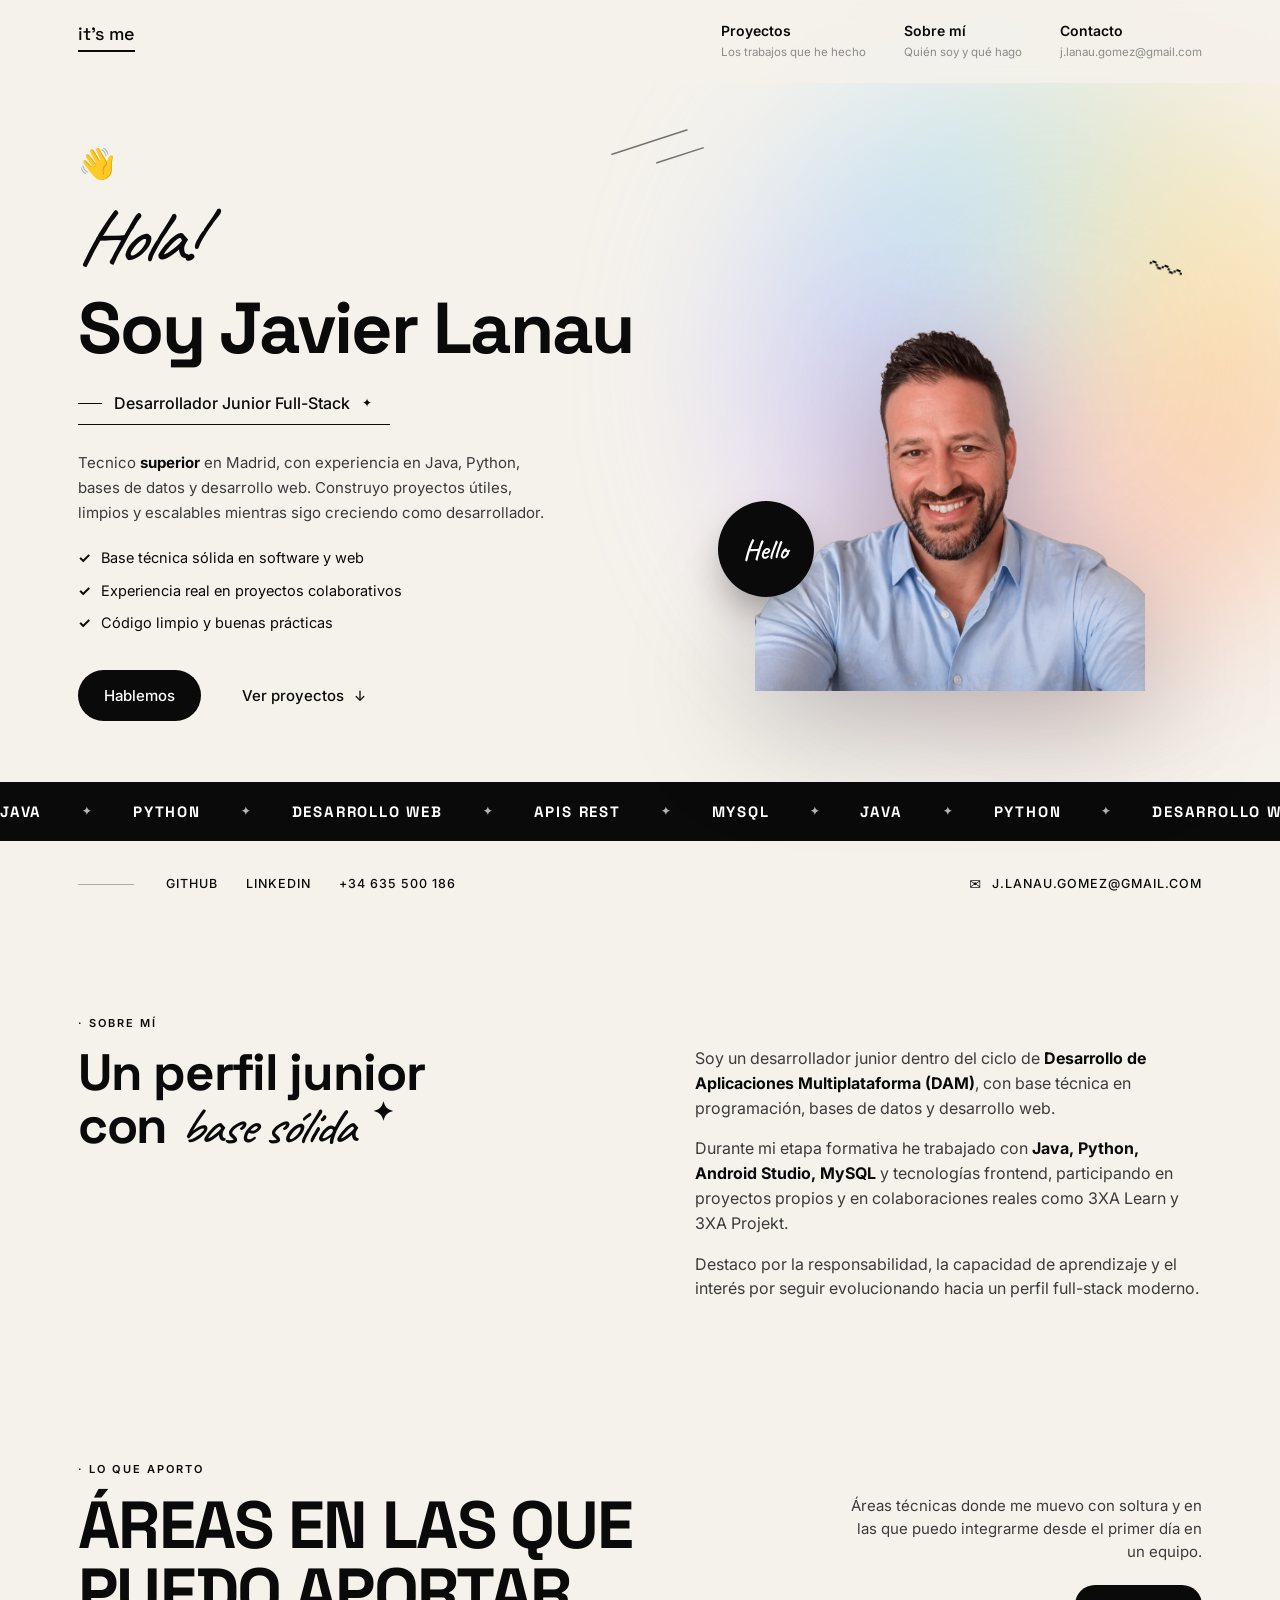
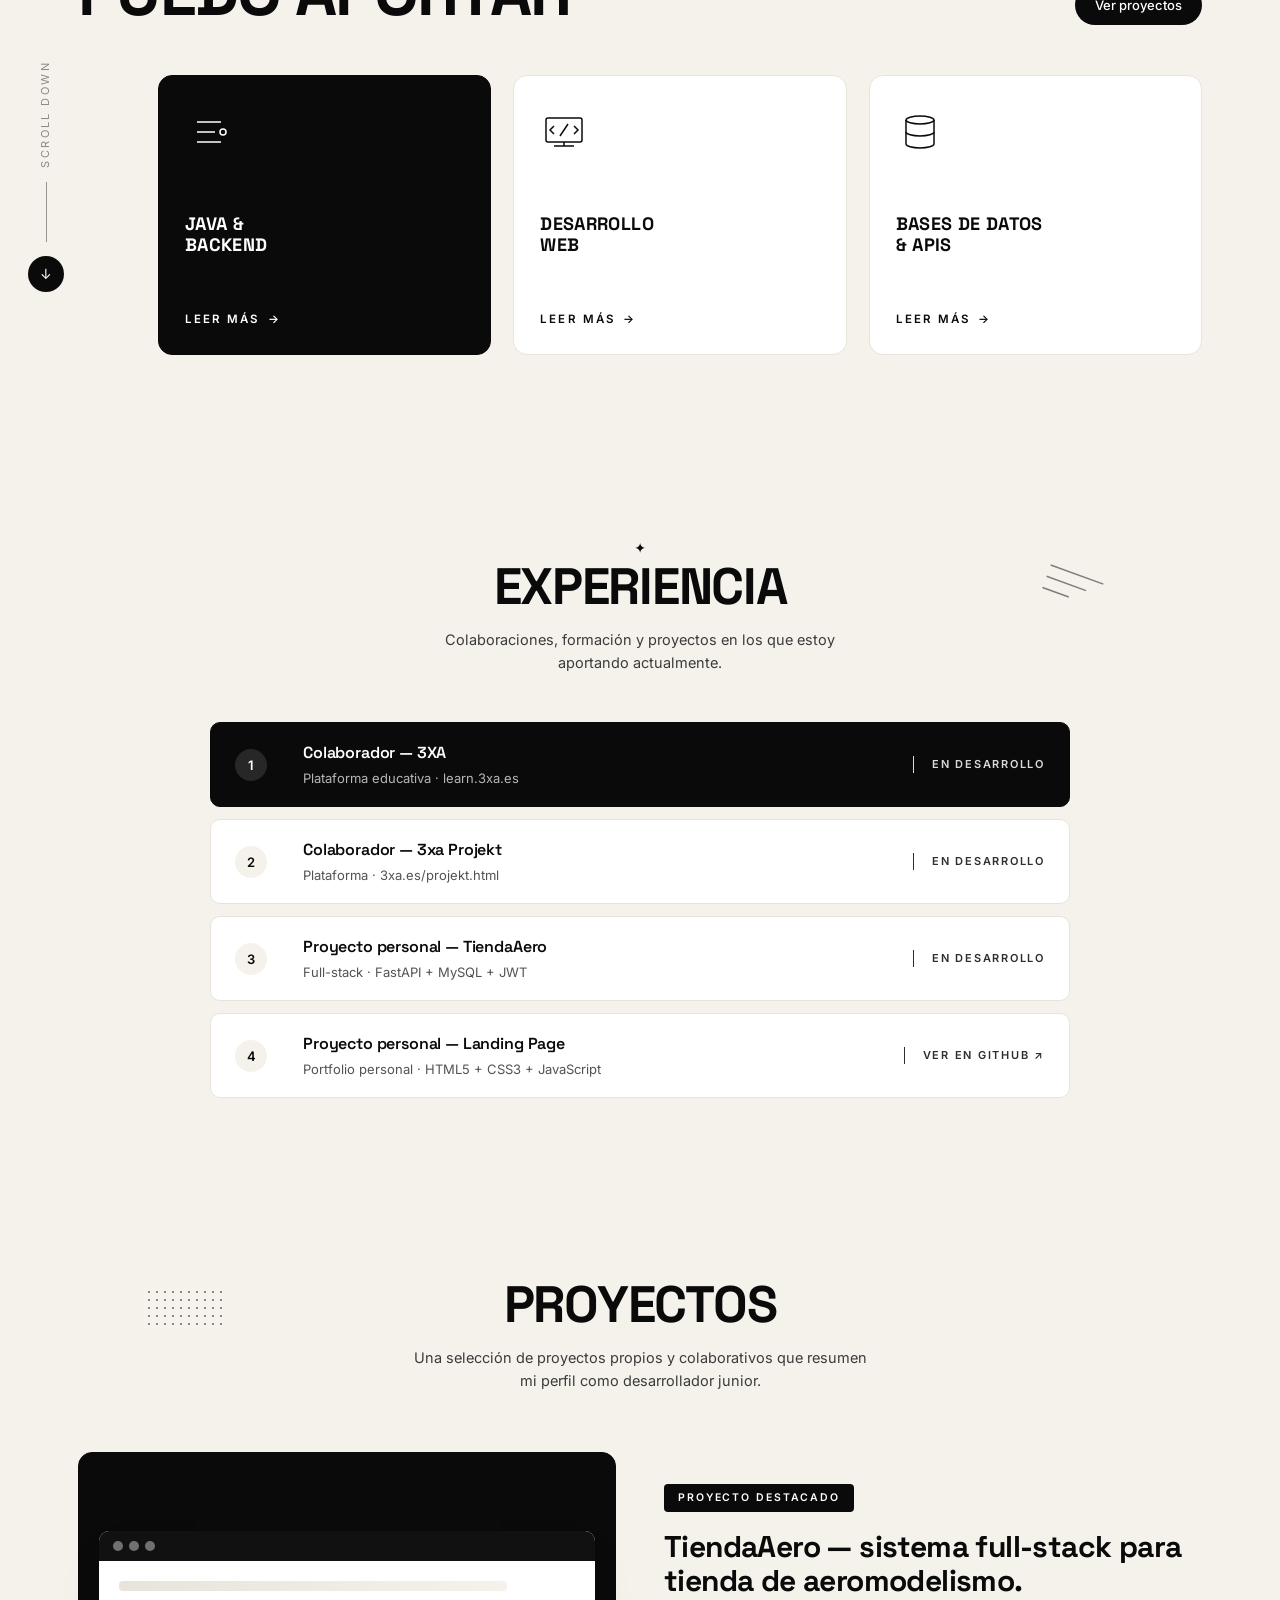
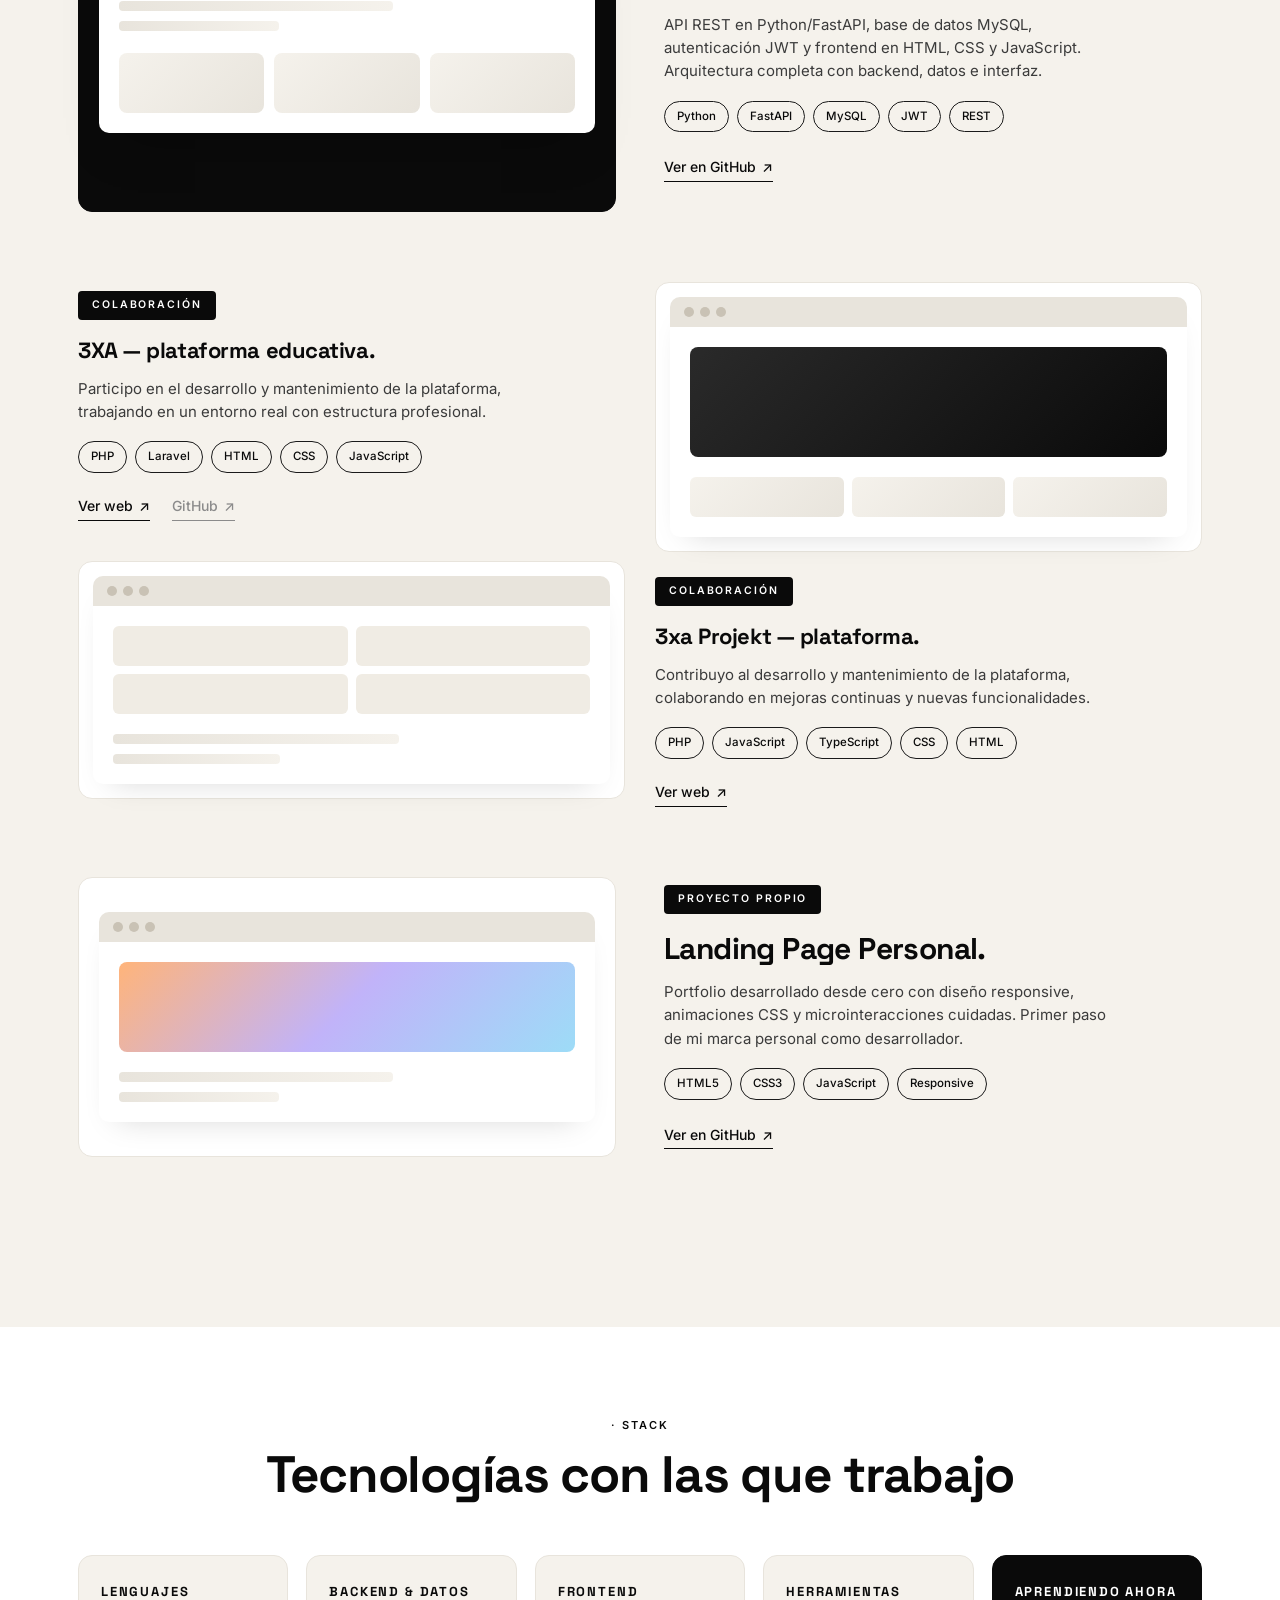
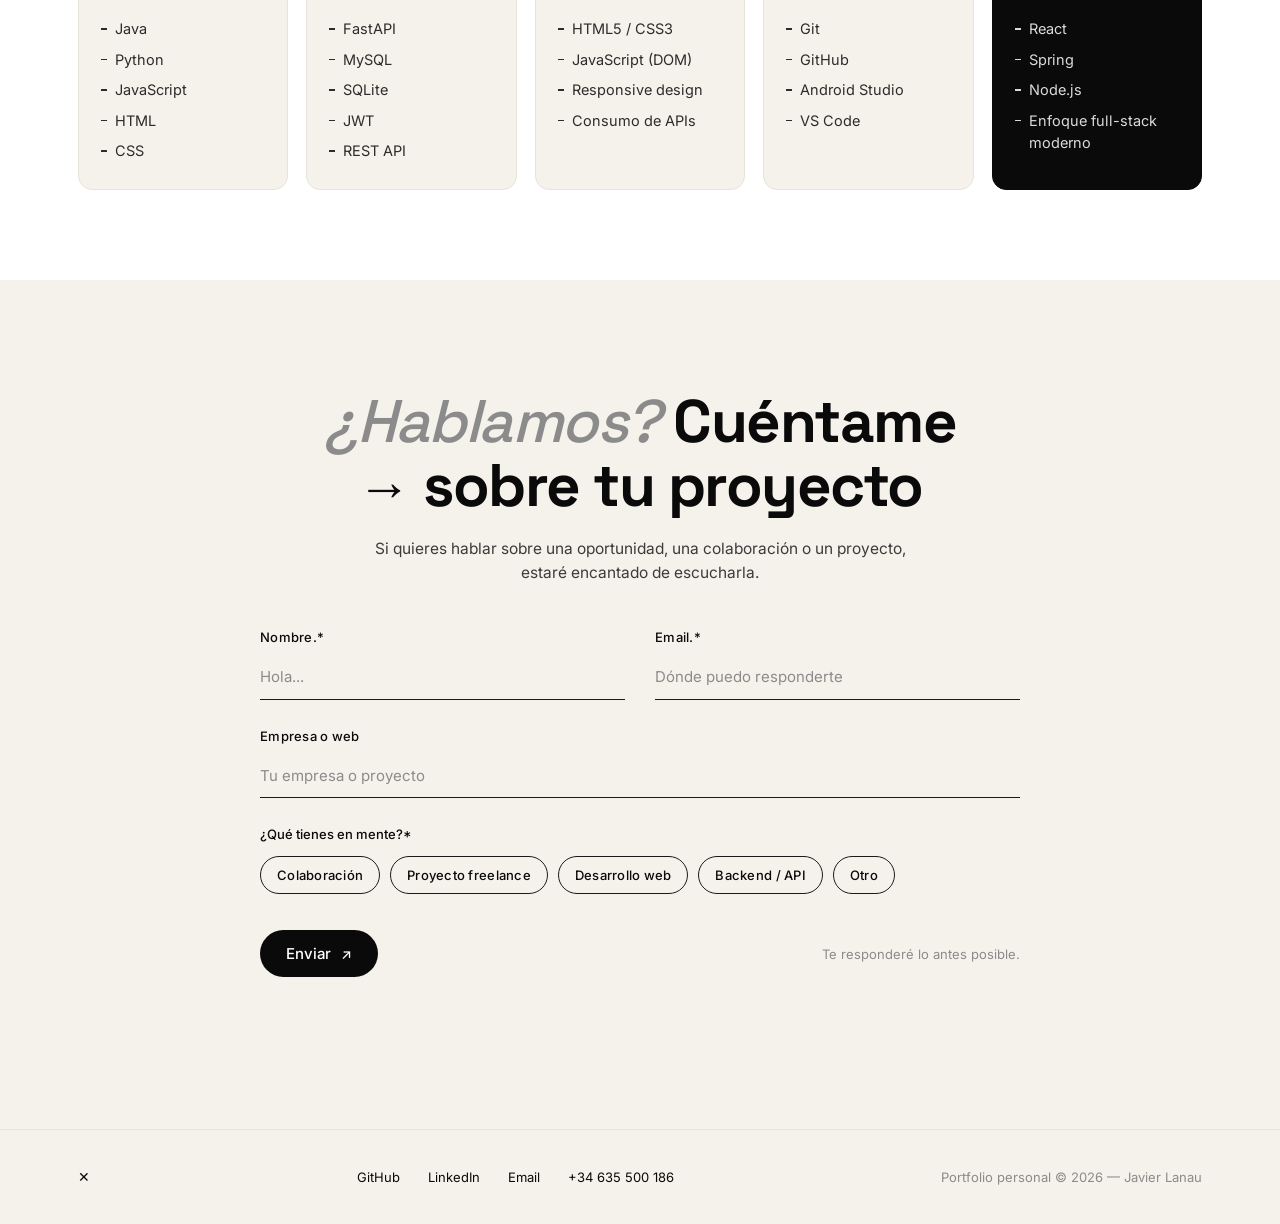
==== commit d6336d19: "linkeding" ====
--- a/index.html
+++ b/index.html
@@ -110,7 +110,7 @@
         <div class="hero-social">
             <div class="hero-social-left">
                 <a href="https://github.com/JavierLanauGomez" target="_blank" rel="noopener">GitHub</a>
-                <a href="https://linkedin.com/in/javier-lanau-gomez" target="_blank" rel="noopener">LinkedIn</a>
+                <a href="https://www.linkedin.com/feed/" target="_blank" rel="noopener">LinkedIn</a>
                 <a href="tel:+34635500186">+34 635 500 186</a>
             </div>
             <div class="hero-social-right">
@@ -134,7 +134,7 @@
                         Soy un desarrollador junior  dentro del ciclo de <strong>Desarrollo de Aplicaciones Multiplataforma (DAM)</strong>, con base técnica en programación, bases de datos y desarrollo web.
                     </p>
                     <p>
-                        Durante mi etapa formativa he trabajado con <strong>Java, Python, Android Studio, MySQL</strong> y tecnologías frontend, participando en proyectos propios y en colaboraciones reales como 3XA y 3XATV.
+                        Durante mi etapa formativa he trabajado con <strong>Java, Python, Android Studio, MySQL</strong> y tecnologías frontend, participando en proyectos propios y en colaboraciones reales como 3XA Learn y 3XA Projekt.
                     </p>
                     <p>
                         Destaco por la responsabilidad, la capacidad de aprendizaje y el interés por seguir evolucionando hacia un perfil full-stack moderno.
@@ -476,7 +476,7 @@
             <span class="footer-x" aria-hidden="true">✕</span>
             <div class="footer-links">
                 <a href="https://github.com/JavierLanauGomez" target="_blank" rel="noopener">GitHub</a>
-                <a href="https://linkedin.com/in/javier-lanau-gomez" target="_blank" rel="noopener">LinkedIn</a>
+                <a href="https://www.linkedin.com/feed/" target="_blank" rel="noopener">LinkedIn</a>
                 <a href="mailto:j.lanau.gomez@gmail.com">Email</a>
                 <a href="tel:+34635500186">+34 635 500 186</a>
             </div>
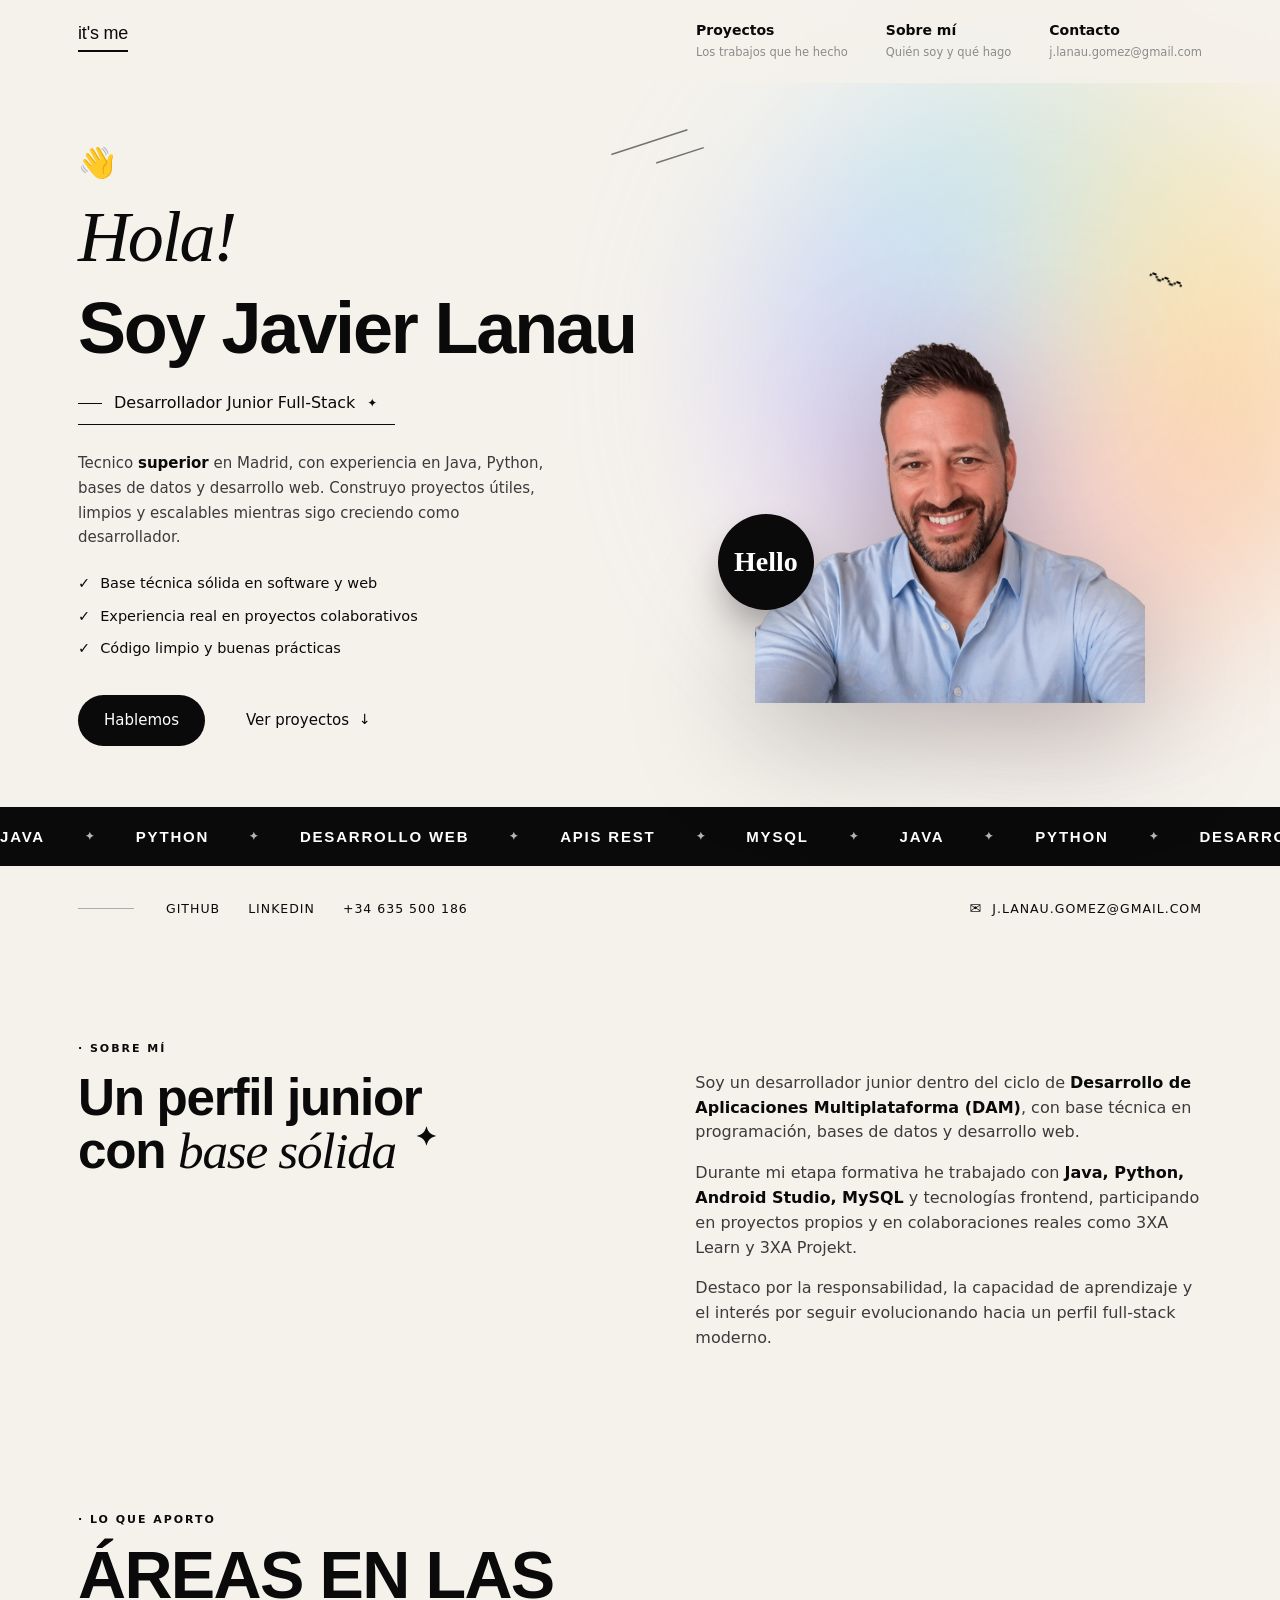
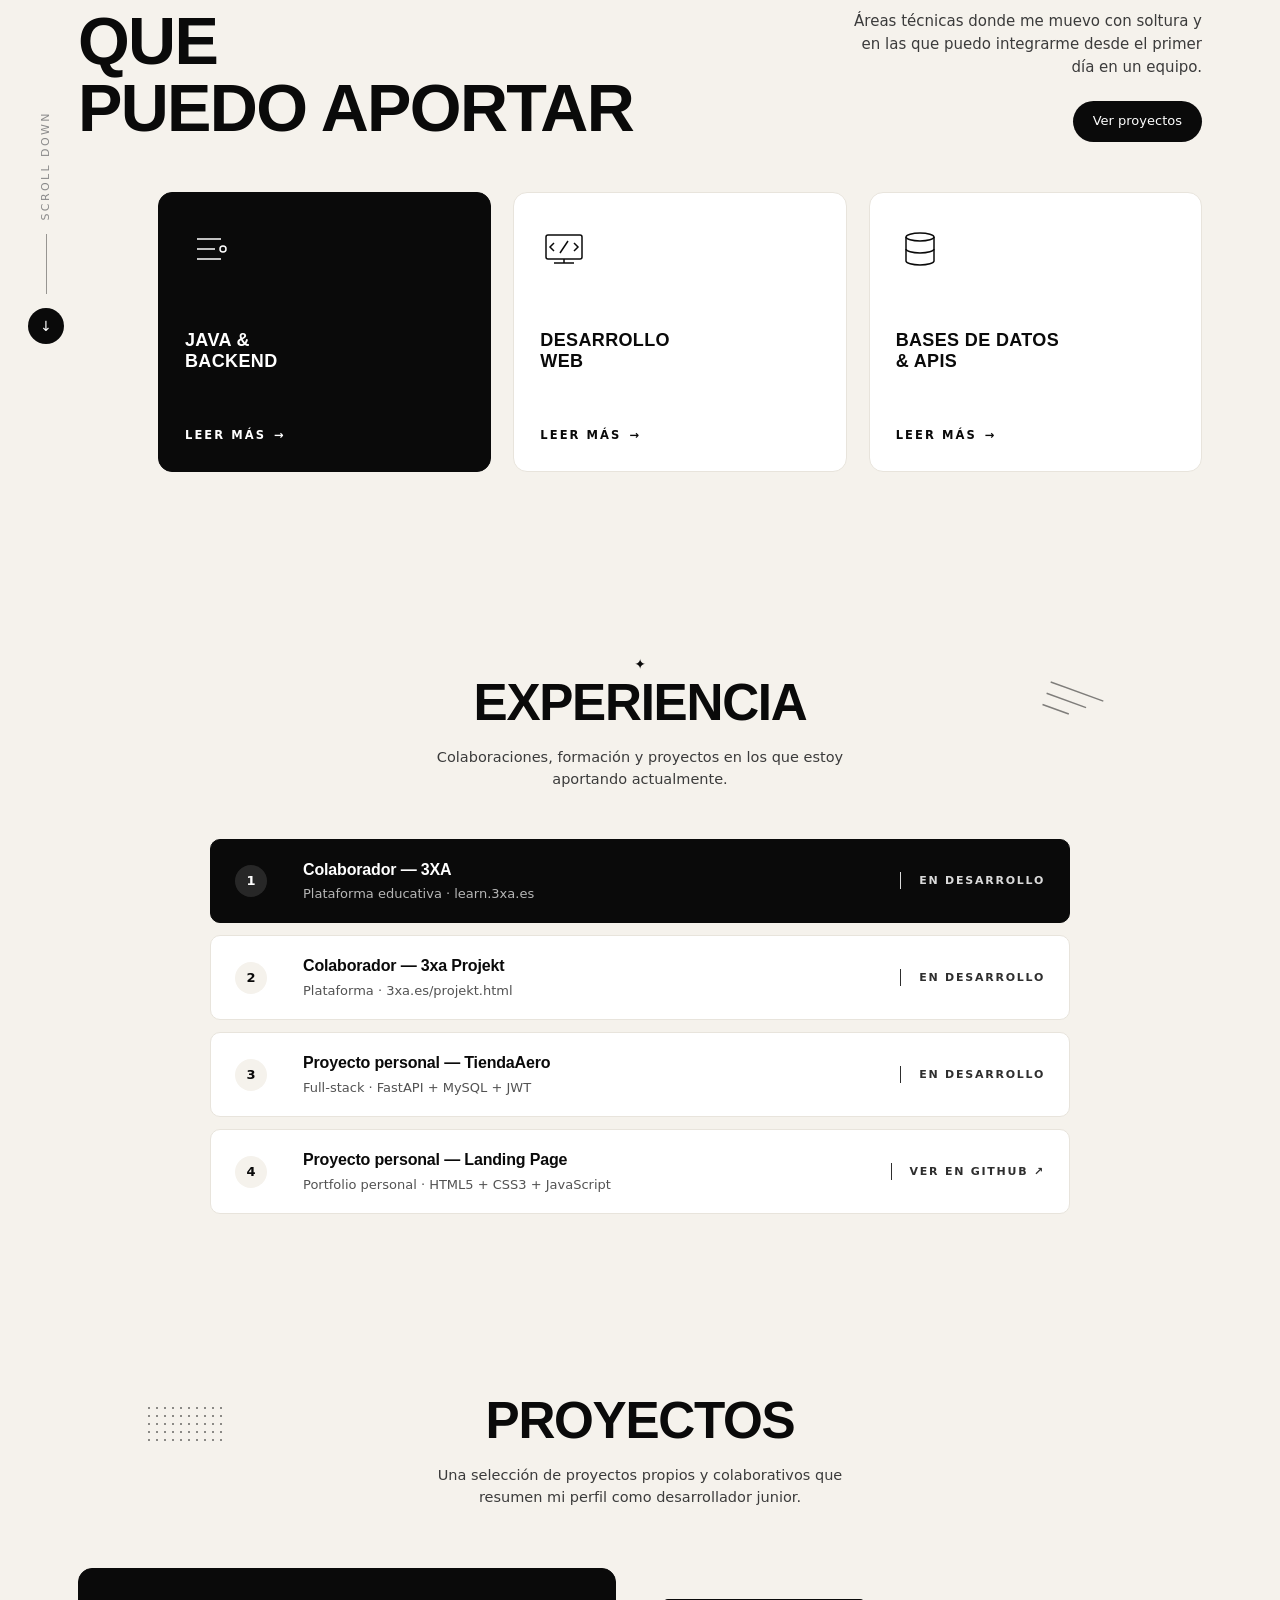
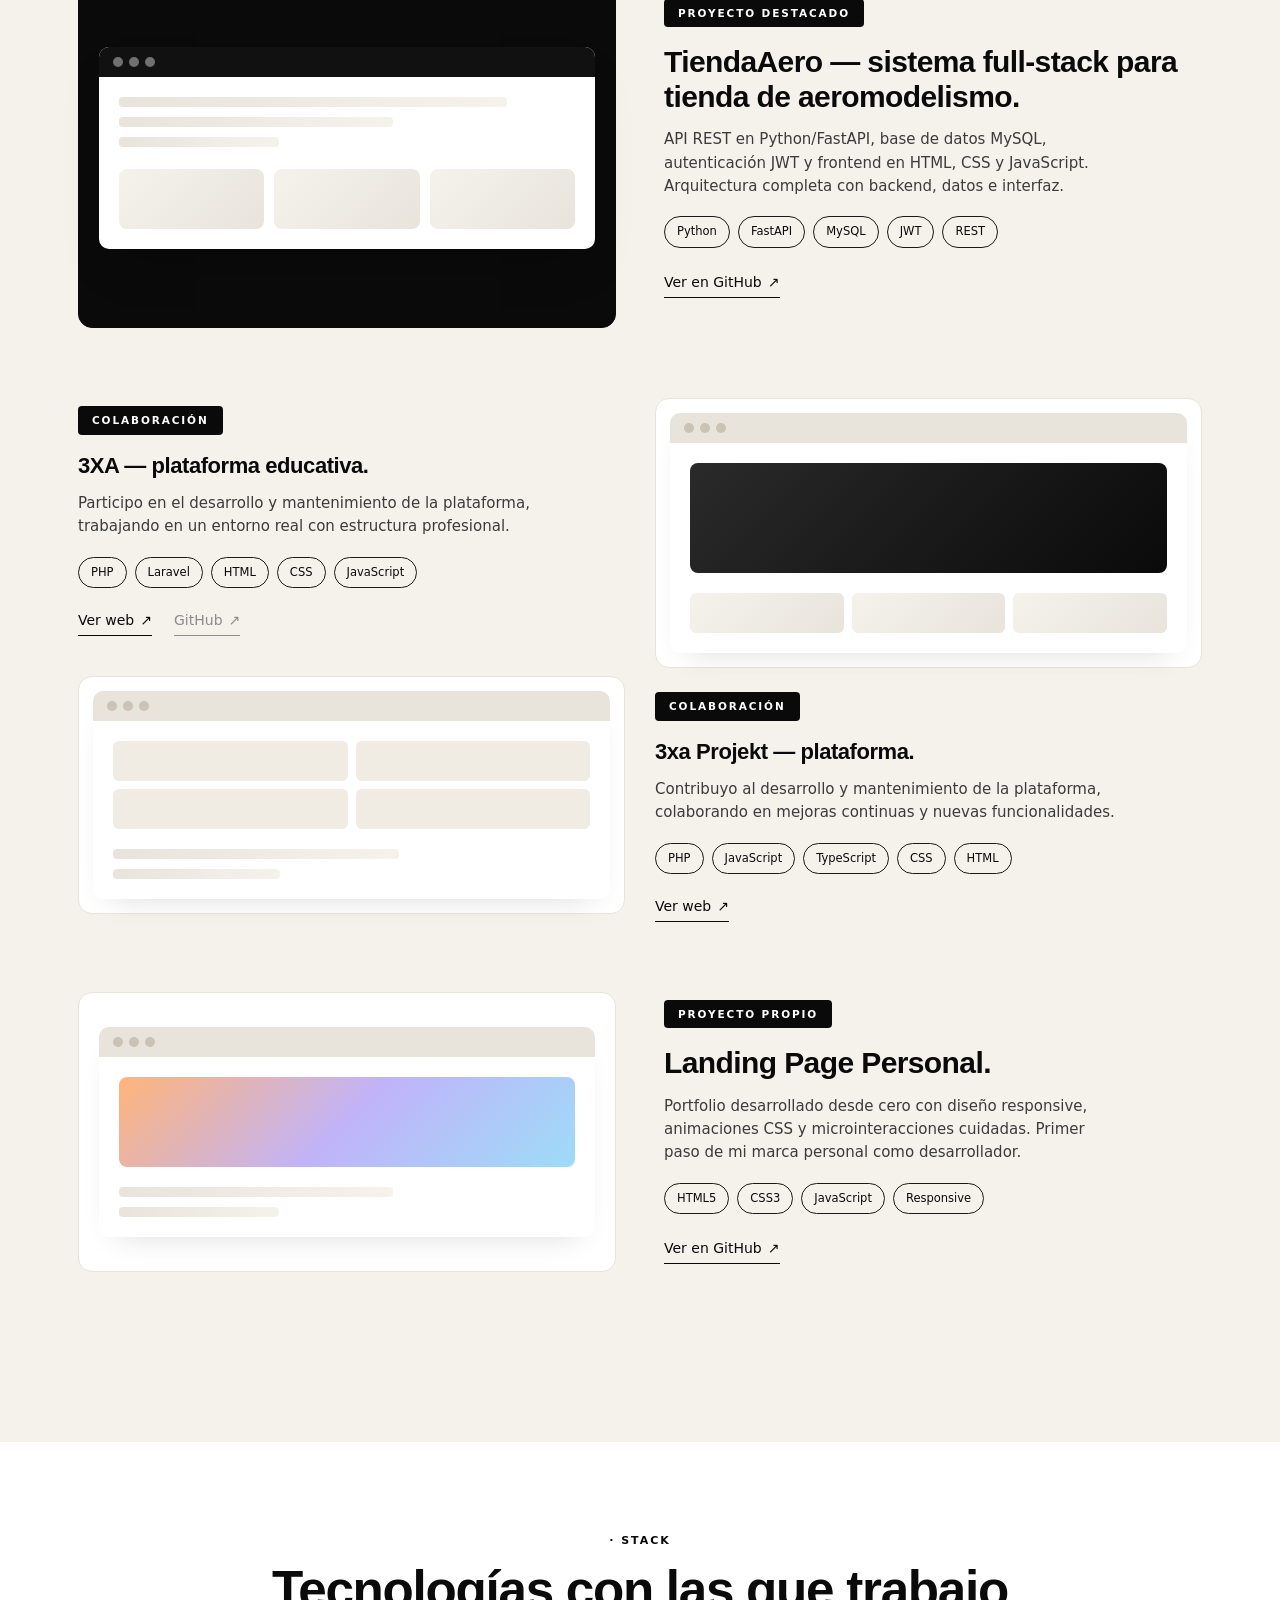
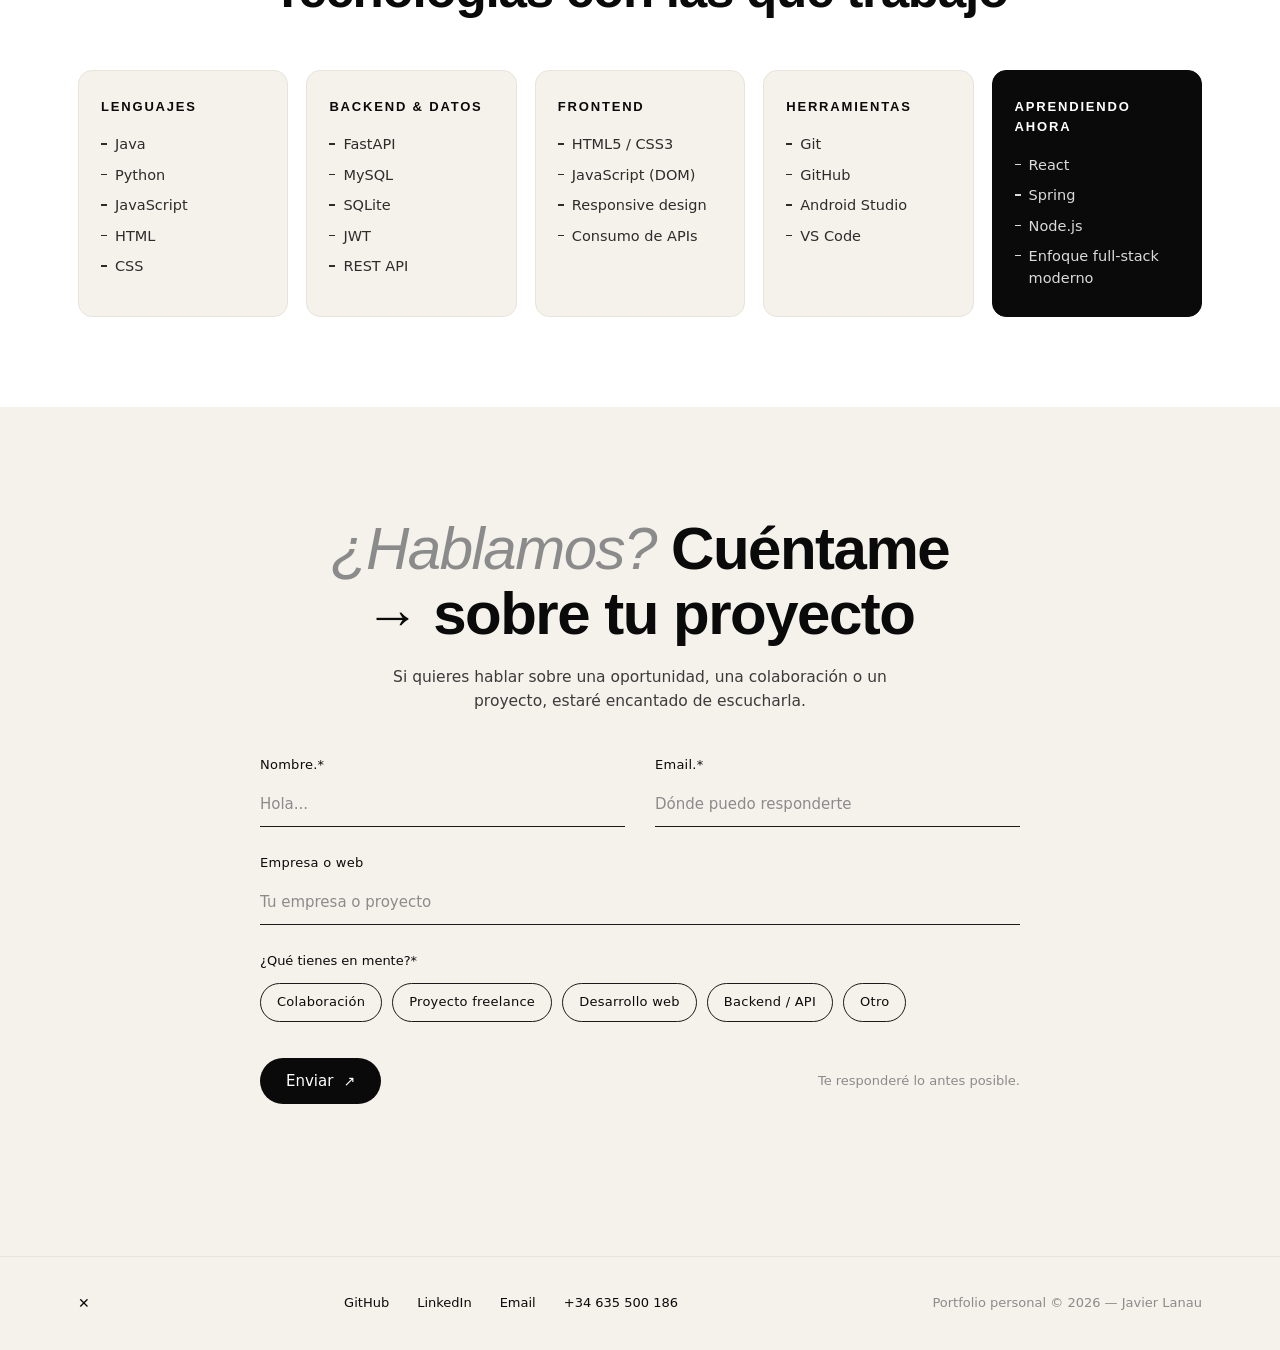
==== commit eb34821a: "ajuste formulario de contacto" ====
--- a/index.html
+++ b/index.html
@@ -6,9 +6,9 @@
     <meta name="description" content="Portfolio de Javier Lanau, Tecnico Superior con experiencia en Java, Python, desarrollo web, APIs y bases de datos.">
     <meta name="keywords" content="javier lanau, desarrollador junior, DAM, java, python, desarrollo web, full stack junior, portfolio programador">
     <title>Javier Lanau | Desarrollador Junior Web y Software</title>
-    <link rel="preconnect" href="https://fonts.googleapis.com">
-    <link rel="preconnect" href="https://fonts.gstatic.com" crossorigin>
-    <link href="https://fonts.googleapis.com/css2?family=Inter:wght@400;500;600;700&family=Space+Grotesk:wght@500;700&family=Caveat:wght@500;700&display=swap" rel="stylesheet">
+    <link rel="preconnect" href="[fonts.googleapis.com](https://fonts.googleapis.com)">
+    <link rel="preconnect" href="[fonts.gstatic.com](https://fonts.gstatic.com)" crossorigin>
+    <link href="[fonts.googleapis.com](https://fonts.googleapis.com/css2?family=Inter:wght@400;500;600;700&family=Space+Grotesk:wght@500;700&family=Caveat:wght@500;700&display=swap)" rel="stylesheet">
     <link rel="stylesheet" href="styles.css">
 </head>
 <body>
@@ -109,8 +109,8 @@
         <!-- Redes sociales top -->
         <div class="hero-social">
             <div class="hero-social-left">
-                <a href="https://github.com/JavierLanauGomez" target="_blank" rel="noopener">GitHub</a>
-                <a href="https://www.linkedin.com/feed/" target="_blank" rel="noopener">LinkedIn</a>
+                <a href="[github.com](https://github.com/JavierLanauGomez)" target="_blank" rel="noopener">GitHub</a>
+                <a href="[linkedin.com](https://www.linkedin.com/feed/)" target="_blank" rel="noopener">LinkedIn</a>
                 <a href="tel:+34635500186">+34 635 500 186</a>
             </div>
             <div class="hero-social-right">
@@ -131,7 +131,7 @@
                 </h2>
                 <div class="about-text">
                     <p>
-                        Soy un desarrollador junior  dentro del ciclo de <strong>Desarrollo de Aplicaciones Multiplataforma (DAM)</strong>, con base técnica en programación, bases de datos y desarrollo web.
+                        Soy un desarrollador junior dentro del ciclo de <strong>Desarrollo de Aplicaciones Multiplataforma (DAM)</strong>, con base técnica en programación, bases de datos y desarrollo web.
                     </p>
                     <p>
                         Durante mi etapa formativa he trabajado con <strong>Java, Python, Android Studio, MySQL</strong> y tecnologías frontend, participando en proyectos propios y en colaboraciones reales como 3XA Learn y 3XA Projekt.
@@ -246,9 +246,8 @@
                         <h3>Proyecto personal — Landing Page</h3>
                         <p>Portfolio personal · HTML5 + CSS3 + JavaScript</p>
                     </div>
-                    <a href="https://github.com/JavierLanauGomez/Landing-Page" target="_blank" rel="noopener" class="exp-duration exp-link">VER EN GITHUB ↗</a>
-                </li>
-
+                    <a href="[github.com](https://github.com/JavierLanauGomez/Landing-Page)" target="_blank" rel="noopener" class="exp-duration exp-link">VER EN GITHUB ↗</a>
+                </li>
             </ul>
         </div>
     </section>
@@ -288,7 +287,7 @@
                     <div class="cs-tech">
                         <span>Python</span><span>FastAPI</span><span>MySQL</span><span>JWT</span><span>REST</span>
                     </div>
-                    <a href="https://github.com/JavierLanauGomez/TiendaAero" target="_blank" rel="noopener" class="cs-link">Ver en GitHub <span>↗</span></a>
+                    <a href="[github.com](https://github.com/JavierLanauGomez/TiendaAero)" target="_blank" rel="noopener" class="cs-link">Ver en GitHub <span>↗</span></a>
                 </div>
             </div>
 
@@ -303,8 +302,8 @@
                             <span>PHP</span><span>Laravel</span><span>HTML</span><span>CSS</span><span>JavaScript</span>
                         </div>
                         <div class="cs-links-row">
-                            <a href="https://learn.3xa.es/" target="_blank" rel="noopener" class="cs-link">Ver web <span>↗</span></a>
-                            <a href="https://github.com/valfiguer/3XA" target="_blank" rel="noopener" class="cs-link muted">GitHub <span>↗</span></a>
+                            <a href="[learn.3xa.es](https://learn.3xa.es/)" target="_blank" rel="noopener" class="cs-link">Ver web <span>↗</span></a>
+                            <a href="[github.com](https://github.com/valfiguer/3XA)" target="_blank" rel="noopener" class="cs-link muted">GitHub <span>↗</span></a>
                         </div>
                     </div>
                     <div class="cs-preview">
@@ -347,7 +346,7 @@
                             <span>PHP</span><span>JavaScript</span><span>TypeScript</span><span>CSS</span><span>HTML</span>
                         </div>
                         <div class="cs-links-row">
-                            <a href="https://3xa.es/projekt.html" target="_blank" rel="noopener" class="cs-link">Ver web <span>↗</span></a>
+                            <a href="[3xa.es](https://3xa.es/projekt.html)" target="_blank" rel="noopener" class="cs-link">Ver web <span>↗</span></a>
                         </div>
                     </div>
                 </article>
@@ -362,7 +361,7 @@
                     <div class="cs-tech">
                         <span>HTML5</span><span>CSS3</span><span>JavaScript</span><span>Responsive</span>
                     </div>
-                    <a href="https://github.com/JavierLanauGomez/Landing-Page" target="_blank" rel="noopener" class="cs-link">Ver en GitHub <span>↗</span></a>
+                    <a href="[github.com](https://github.com/JavierLanauGomez/Landing-Page)" target="_blank" rel="noopener" class="cs-link">Ver en GitHub <span>↗</span></a>
                 </div>
                 <div class="cs-preview">
                     <div class="cs-mock light">
@@ -449,7 +448,6 @@
                 <div class="form-chips">
                     <span class="form-chips-label">¿Qué tienes en mente?*</span>
                     <div class="form-chips-list">
-                        
                         <label class="chip"><input type="checkbox" name="tema" value="Colaboración"><span>Colaboración</span></label>
                         <label class="chip"><input type="checkbox" name="tema" value="Proyecto freelance"><span>Proyecto freelance</span></label>
                         <label class="chip"><input type="checkbox" name="tema" value="Desarrollo web"><span>Desarrollo web</span></label>
@@ -463,7 +461,7 @@
                     <span class="form-note">Te responderé lo antes posible.</span>
                 </div>
                 <div id="form-result" class="form-result"></div>
-                <input type="hidden" name="access_key" value="TU_ACCESS_KEY_AQUI">
+                <input type="hidden" name="access_key" value="cb660904-2374-4b1f-8712-8b3037e7a482">
                 <input type="hidden" name="subject" value="Nuevo mensaje desde tu portfolio">
                 <input type="hidden" name="from_name" value="Portfolio Contact">
             </form>
@@ -475,8 +473,8 @@
         <div class="container footer-inner">
             <span class="footer-x" aria-hidden="true">✕</span>
             <div class="footer-links">
-                <a href="https://github.com/JavierLanauGomez" target="_blank" rel="noopener">GitHub</a>
-                <a href="https://www.linkedin.com/feed/" target="_blank" rel="noopener">LinkedIn</a>
+                <a href="[github.com](https://github.com/JavierLanauGomez)" target="_blank" rel="noopener">GitHub</a>
+                <a href="[linkedin.com](https://www.linkedin.com/feed/)" target="_blank" rel="noopener">LinkedIn</a>
                 <a href="mailto:j.lanau.gomez@gmail.com">Email</a>
                 <a href="tel:+34635500186">+34 635 500 186</a>
             </div>
@@ -487,3 +485,4 @@
     <script src="script.js"></script>
 </body>
 </html>
+
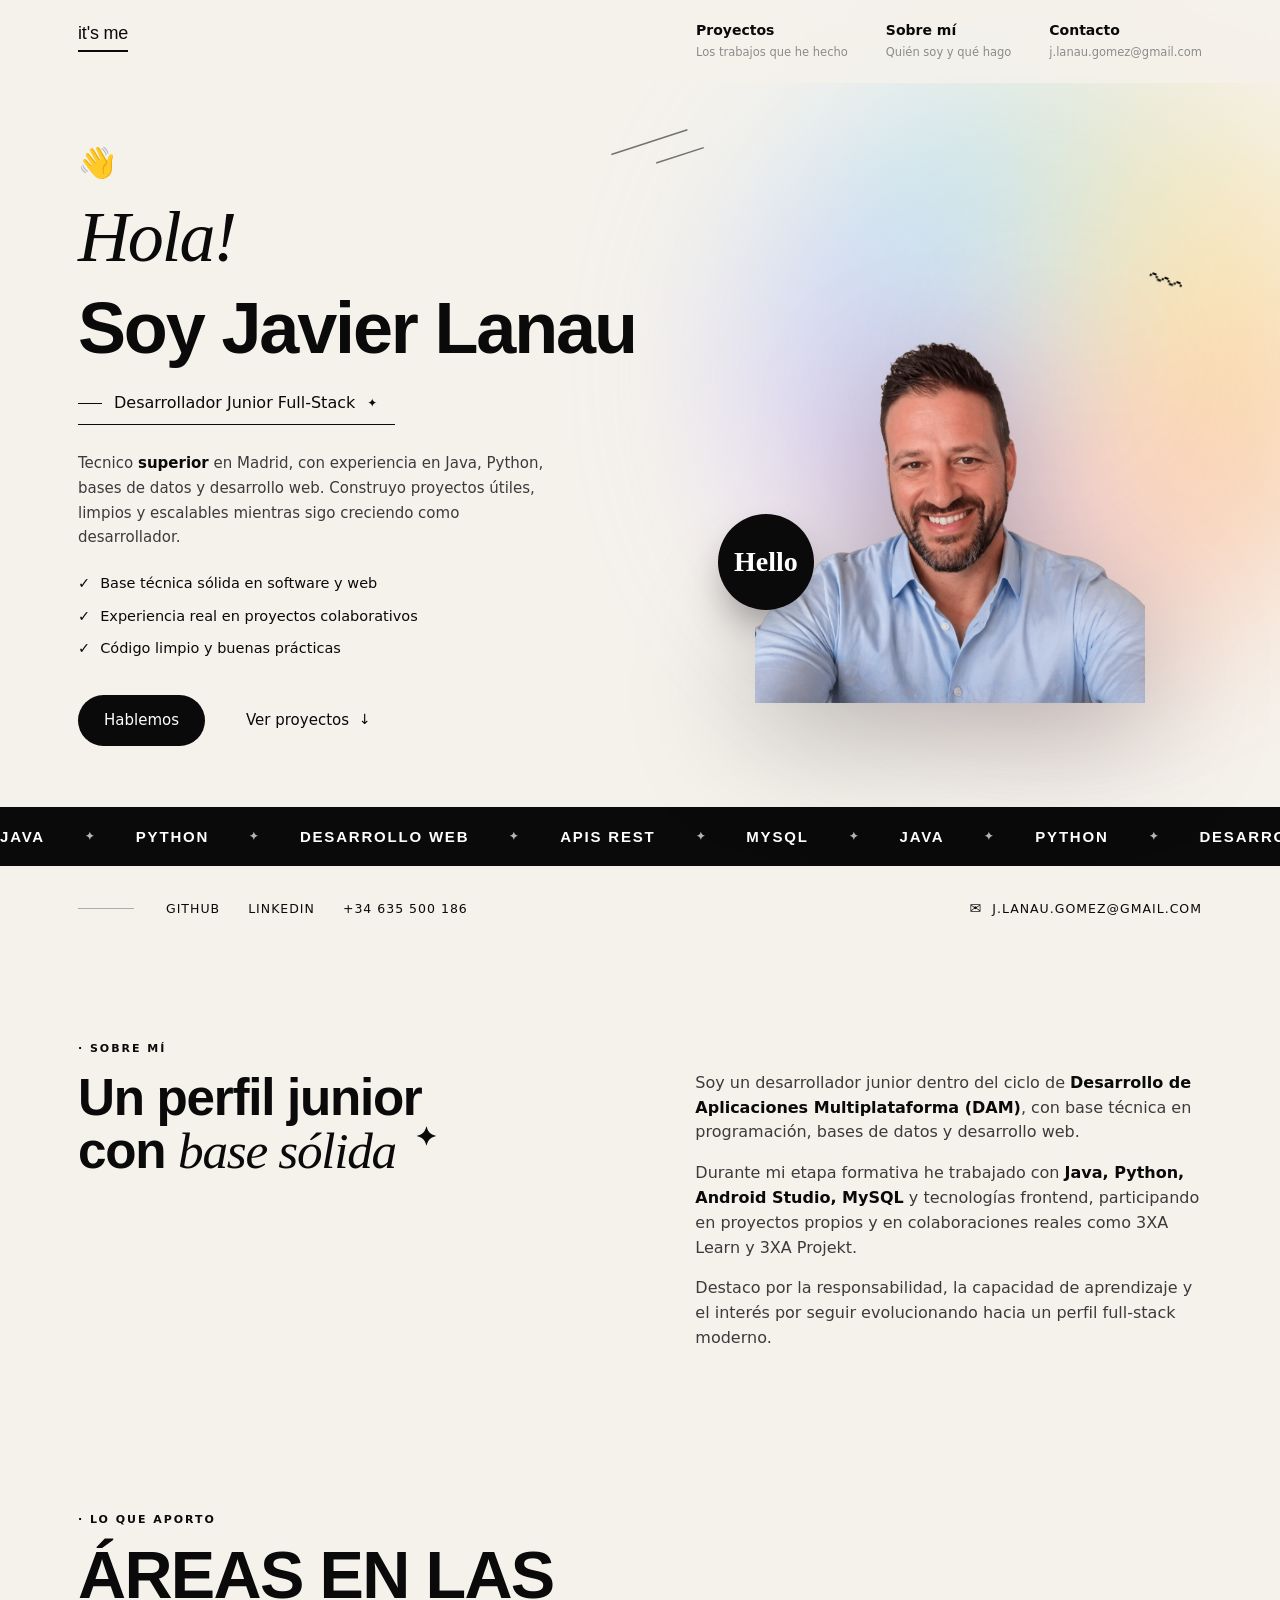
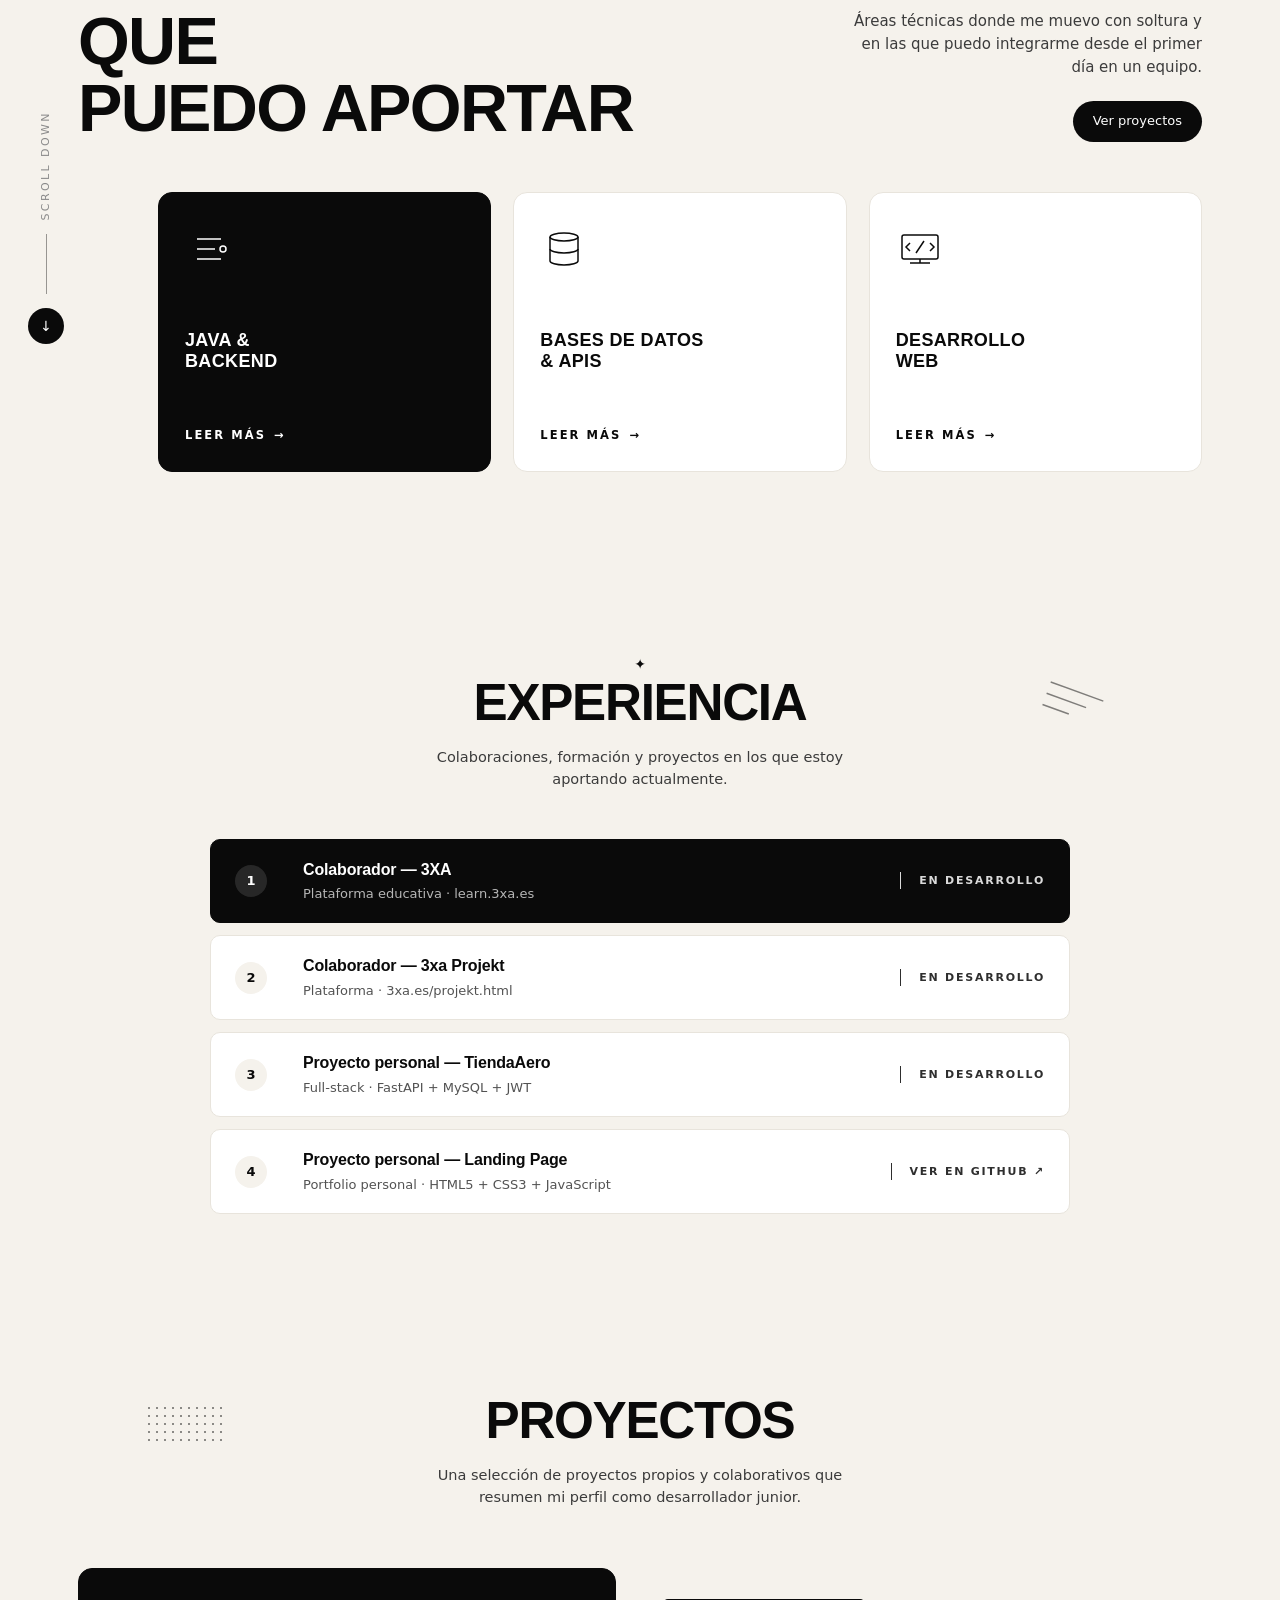
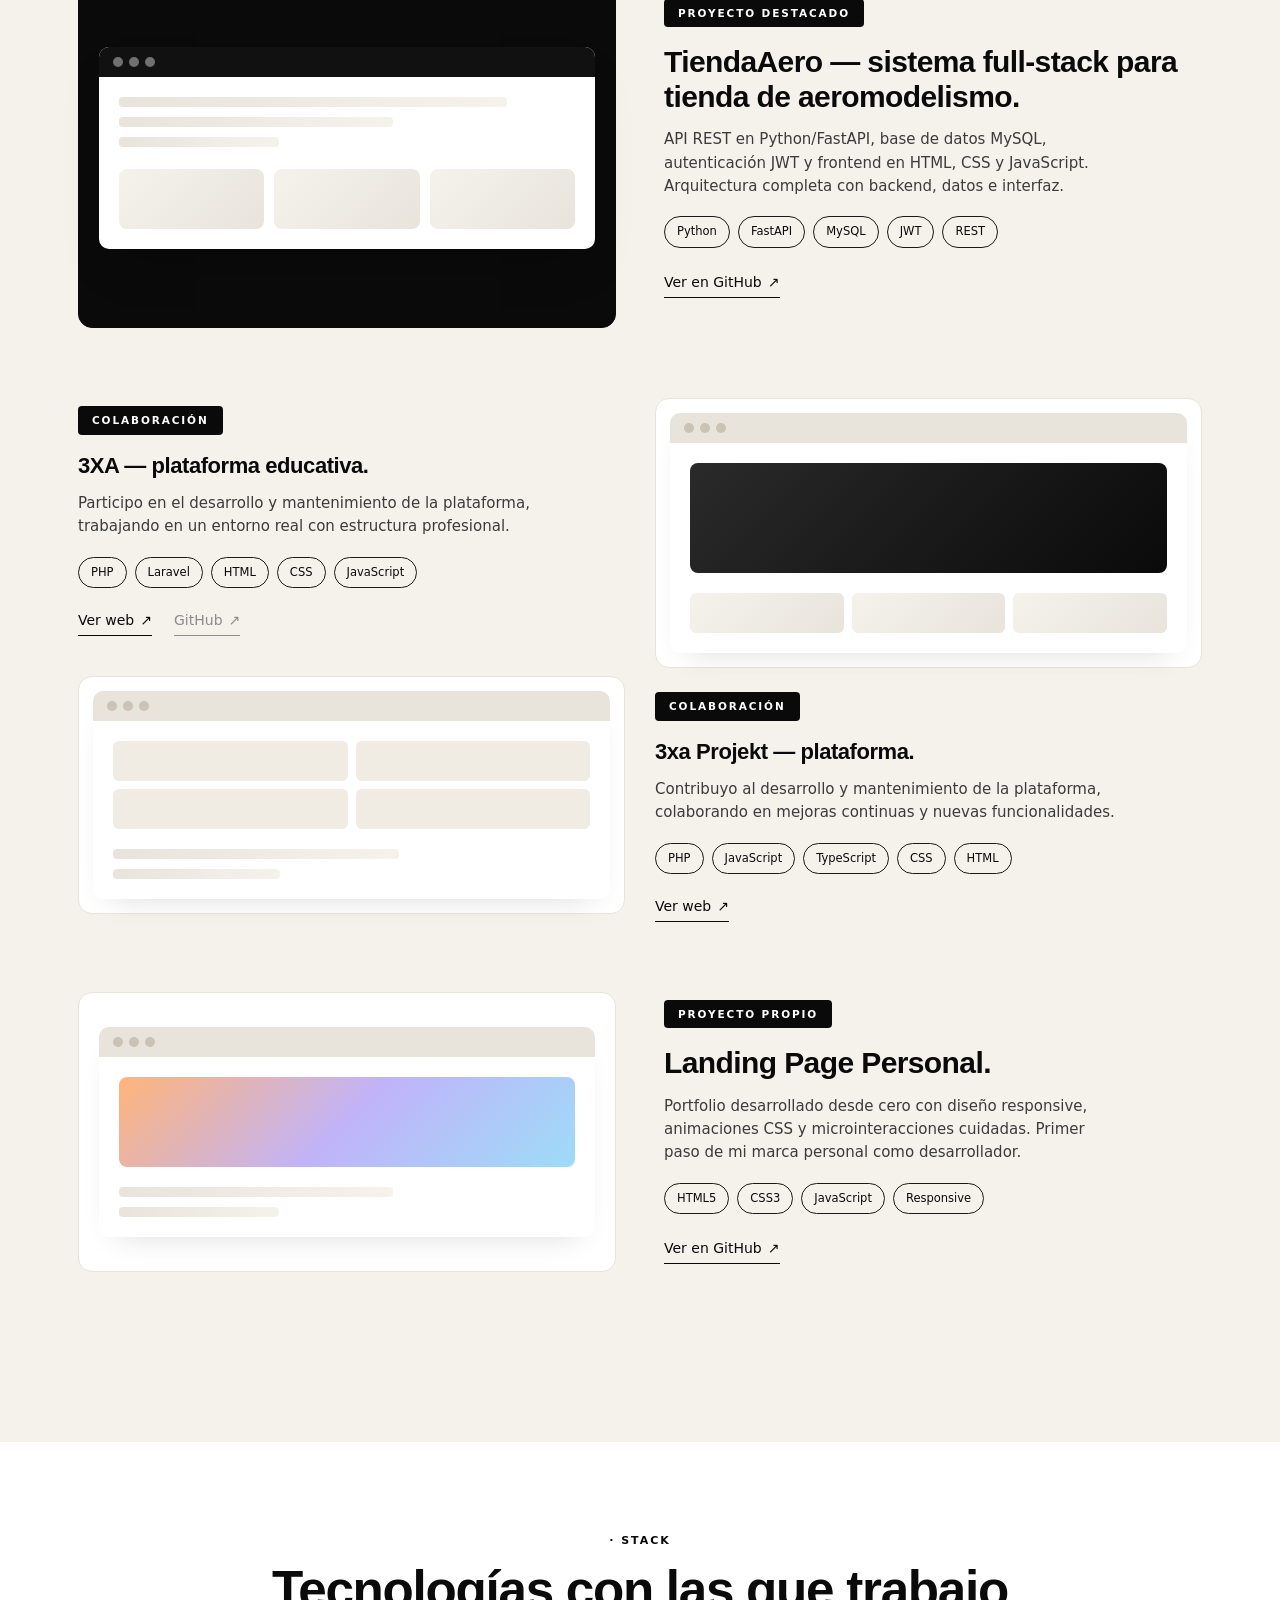
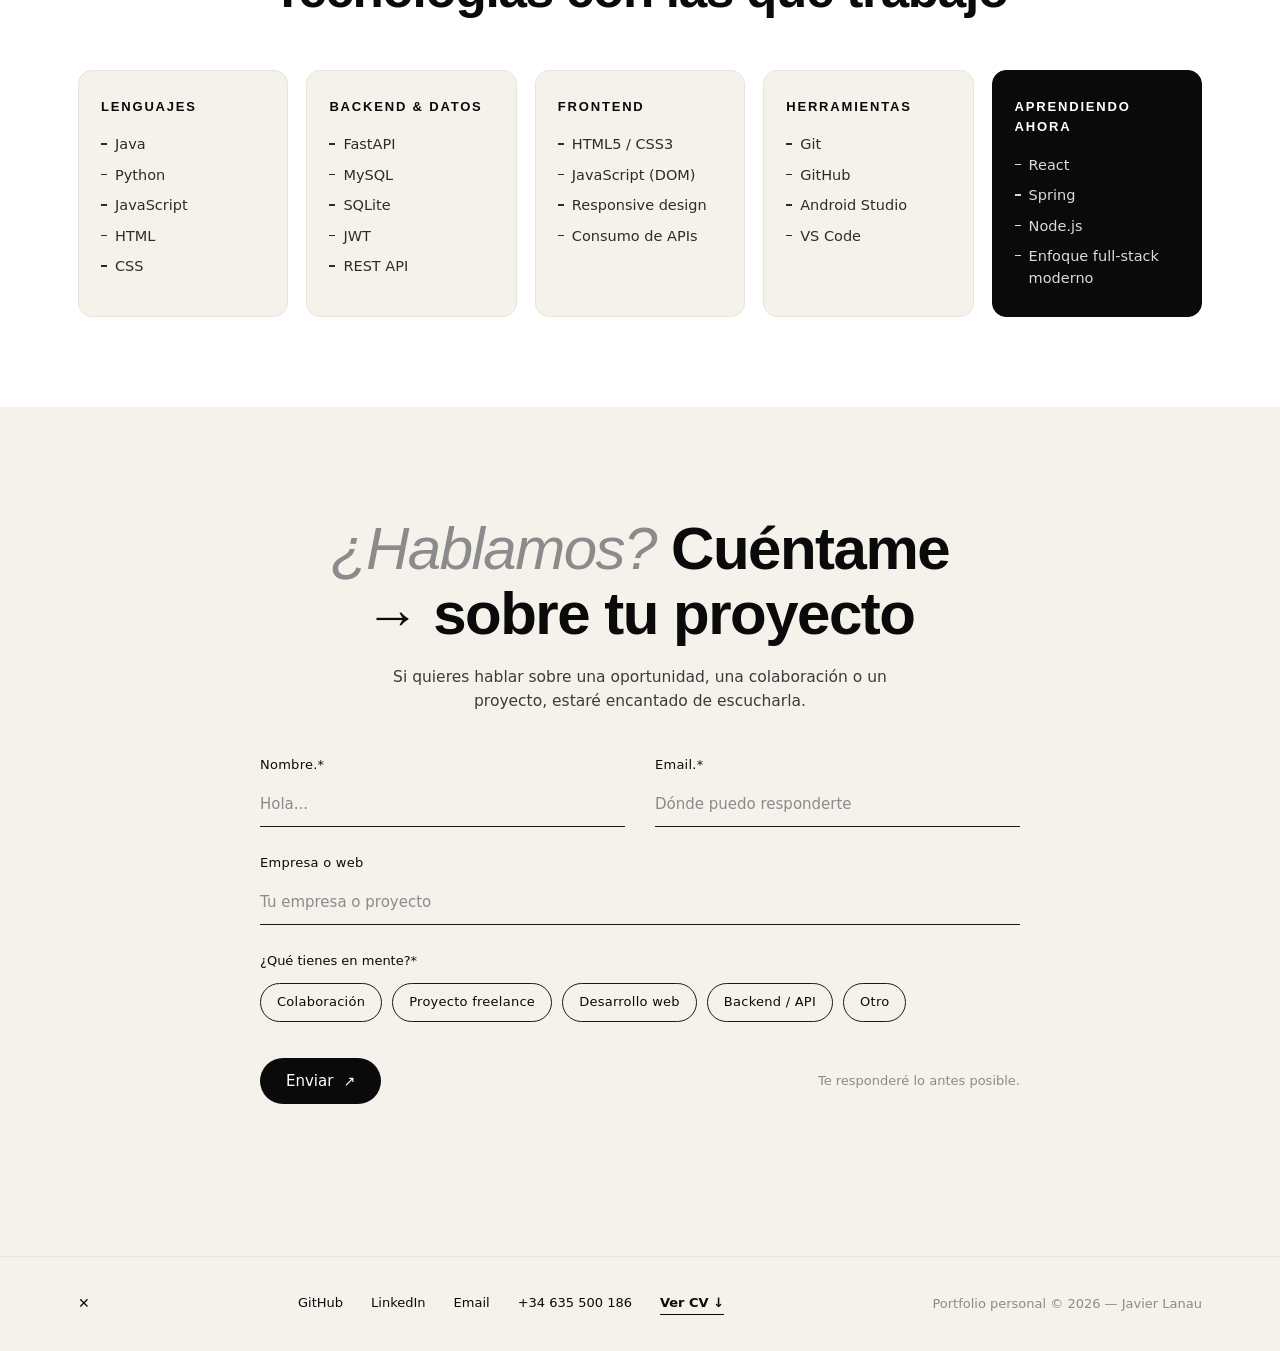
==== commit b681577f: "cv" ====
--- a/index.html
+++ b/index.html
@@ -181,24 +181,24 @@
                 <article class="offer-card fade-in">
                     <div class="offer-icon">
                         <svg viewBox="0 0 48 48" fill="none" stroke="currentColor" stroke-width="1.5">
+                            <ellipse cx="24" cy="12" rx="14" ry="4"/>
+                            <path d="M10 12v12c0 2.2 6.3 4 14 4s14-1.8 14-4V12"/>
+                            <path d="M10 24v12c0 2.2 6.3 4 14 4s14-1.8 14-4V24"/>
+                        </svg>
+                    </div>
+                    <h3>BASES DE DATOS<br>& APIS</h3>
+                    <a href="#projects" class="offer-link">LEER MÁS <span>→</span></a>
+                </article>
+
+                <article class="offer-card fade-in">
+                    <div class="offer-icon">
+                        <svg viewBox="0 0 48 48" fill="none" stroke="currentColor" stroke-width="1.5">
                             <rect x="6" y="10" width="36" height="24" rx="2"/>
                             <path d="M14 38h20M24 34v4"/>
                             <path d="M14 18l-4 4 4 4M34 18l4 4-4 4M28 16l-8 12"/>
                         </svg>
                     </div>
                     <h3>DESARROLLO<br>WEB</h3>
-                    <a href="#projects" class="offer-link">LEER MÁS <span>→</span></a>
-                </article>
-
-                <article class="offer-card fade-in">
-                    <div class="offer-icon">
-                        <svg viewBox="0 0 48 48" fill="none" stroke="currentColor" stroke-width="1.5">
-                            <ellipse cx="24" cy="12" rx="14" ry="4"/>
-                            <path d="M10 12v12c0 2.2 6.3 4 14 4s14-1.8 14-4V12"/>
-                            <path d="M10 24v12c0 2.2 6.3 4 14 4s14-1.8 14-4V24"/>
-                        </svg>
-                    </div>
-                    <h3>BASES DE DATOS<br>& APIS</h3>
                     <a href="#projects" class="offer-link">LEER MÁS <span>→</span></a>
                 </article>
             </div>
@@ -477,6 +477,7 @@
                 <a href="[linkedin.com](https://www.linkedin.com/feed/)" target="_blank" rel="noopener">LinkedIn</a>
                 <a href="mailto:j.lanau.gomez@gmail.com">Email</a>
                 <a href="tel:+34635500186">+34 635 500 186</a>
+                <a href="cv.html" target="_blank" rel="noopener" class="footer-cv">Ver CV ↓</a>
             </div>
             <span class="footer-copy">Portfolio personal © 2026 — Javier Lanau</span>
         </div>
--- a/styles.css
+++ b/styles.css
@@ -1005,6 +1005,11 @@
     font-size: 13px;
 }
 .footer-links a:hover { color: var(--accent); }
+.footer-cv {
+    font-weight: 600;
+    border-bottom: 1.5px solid currentColor;
+    padding-bottom: 1px;
+}
 .footer-copy { font-size: 13px; color: var(--muted); }
 
 /* ===== Animations ===== */
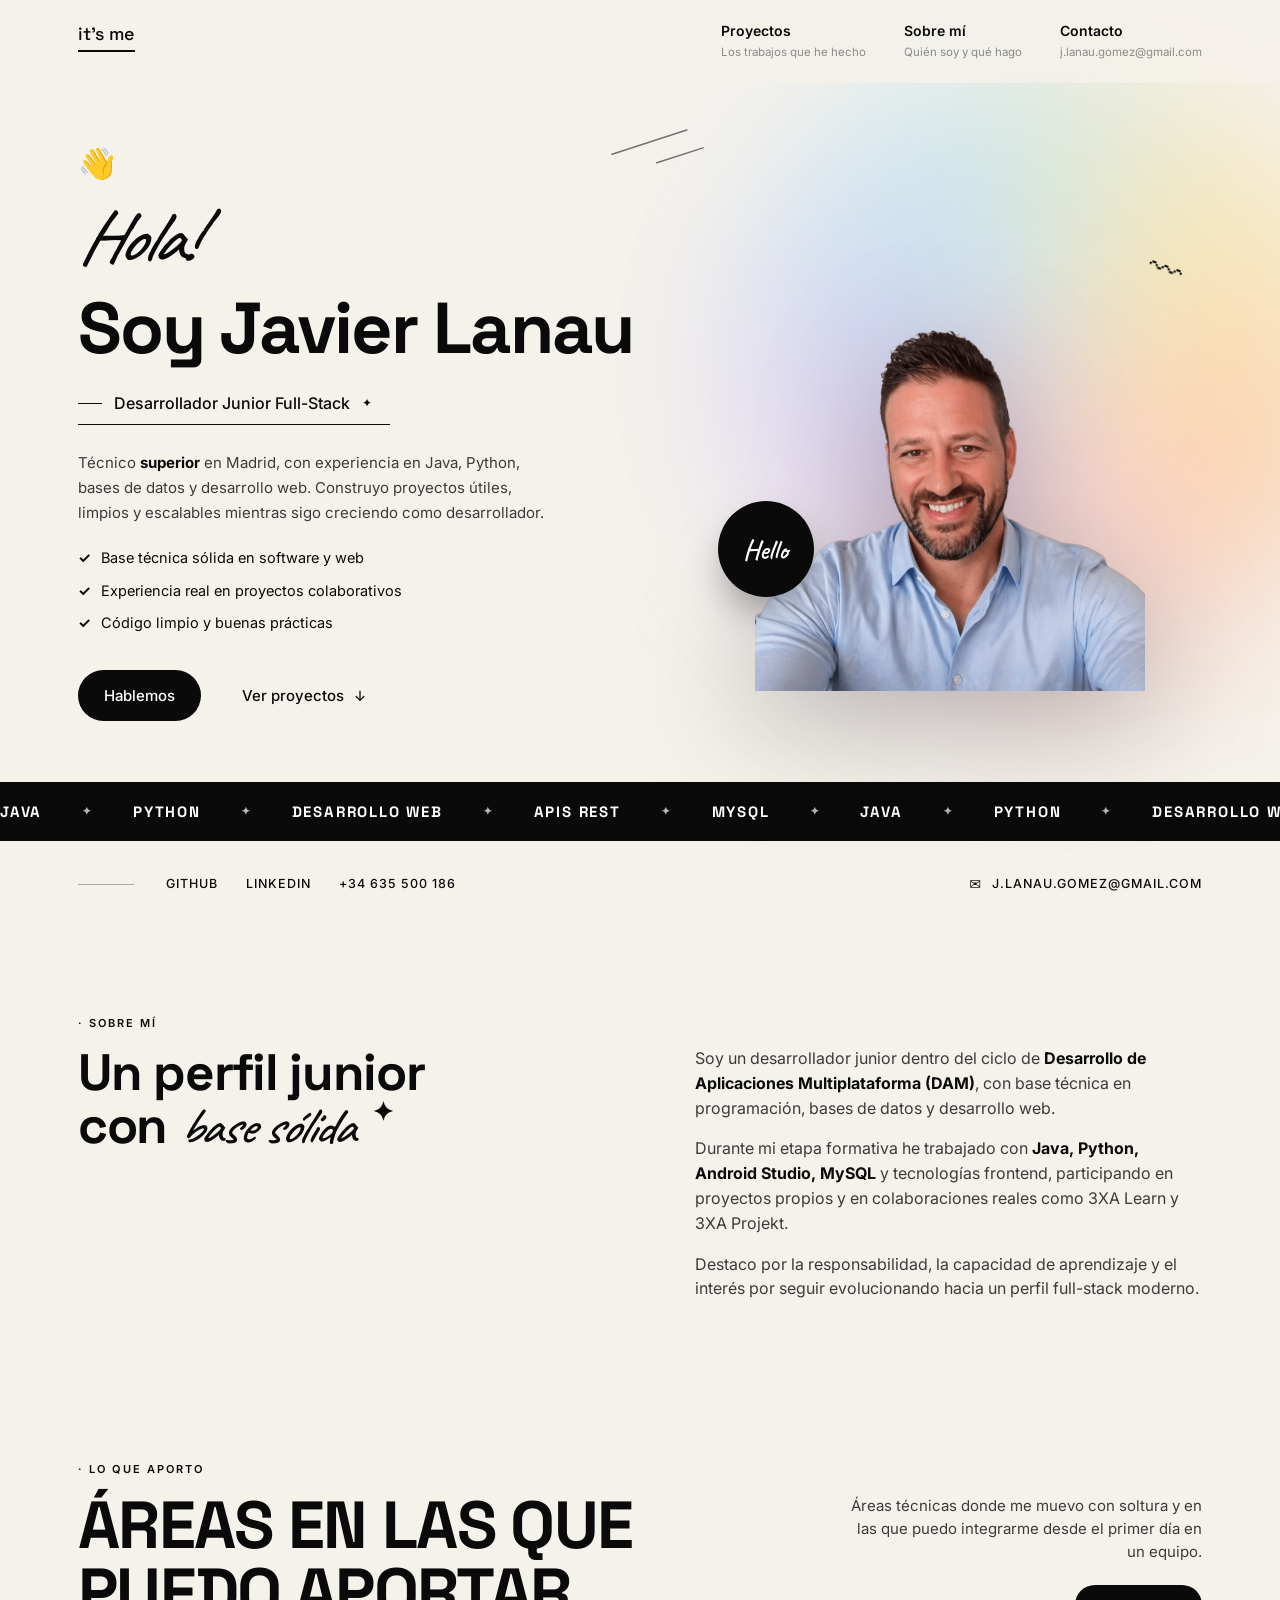
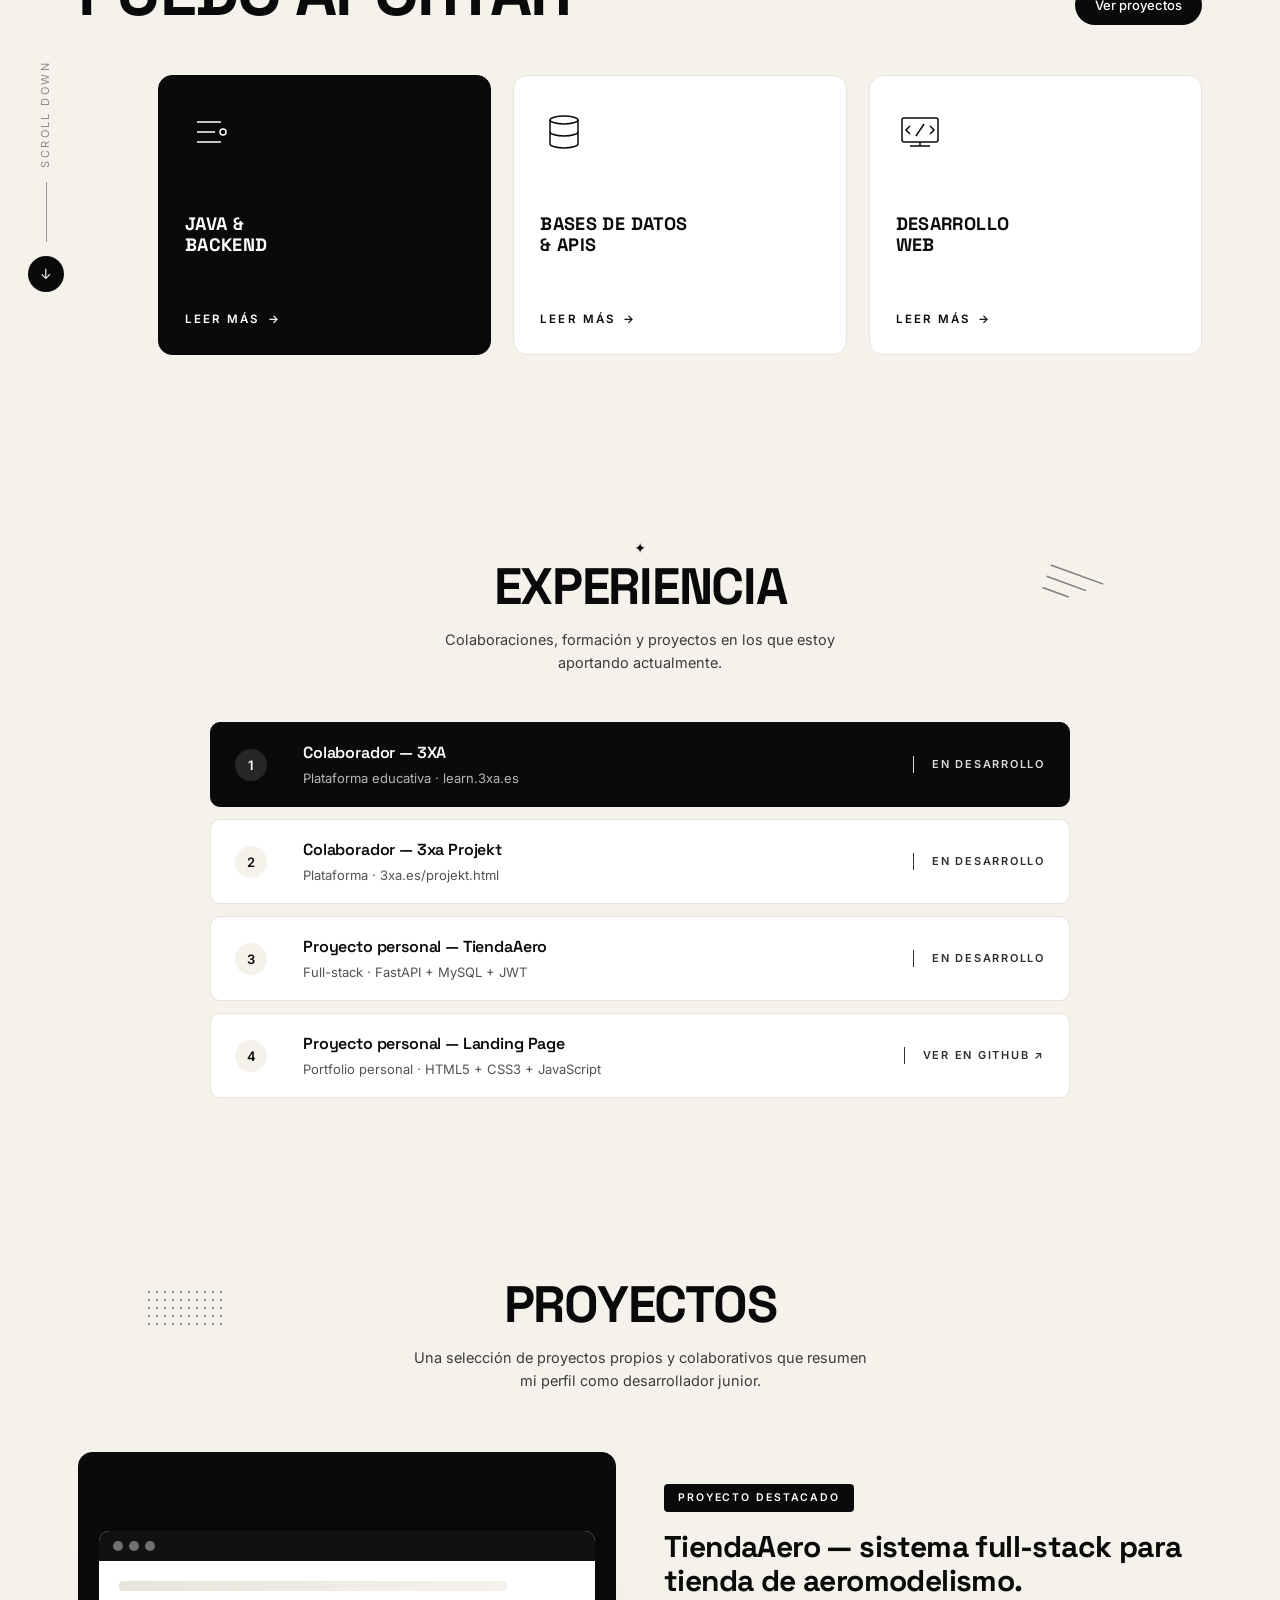
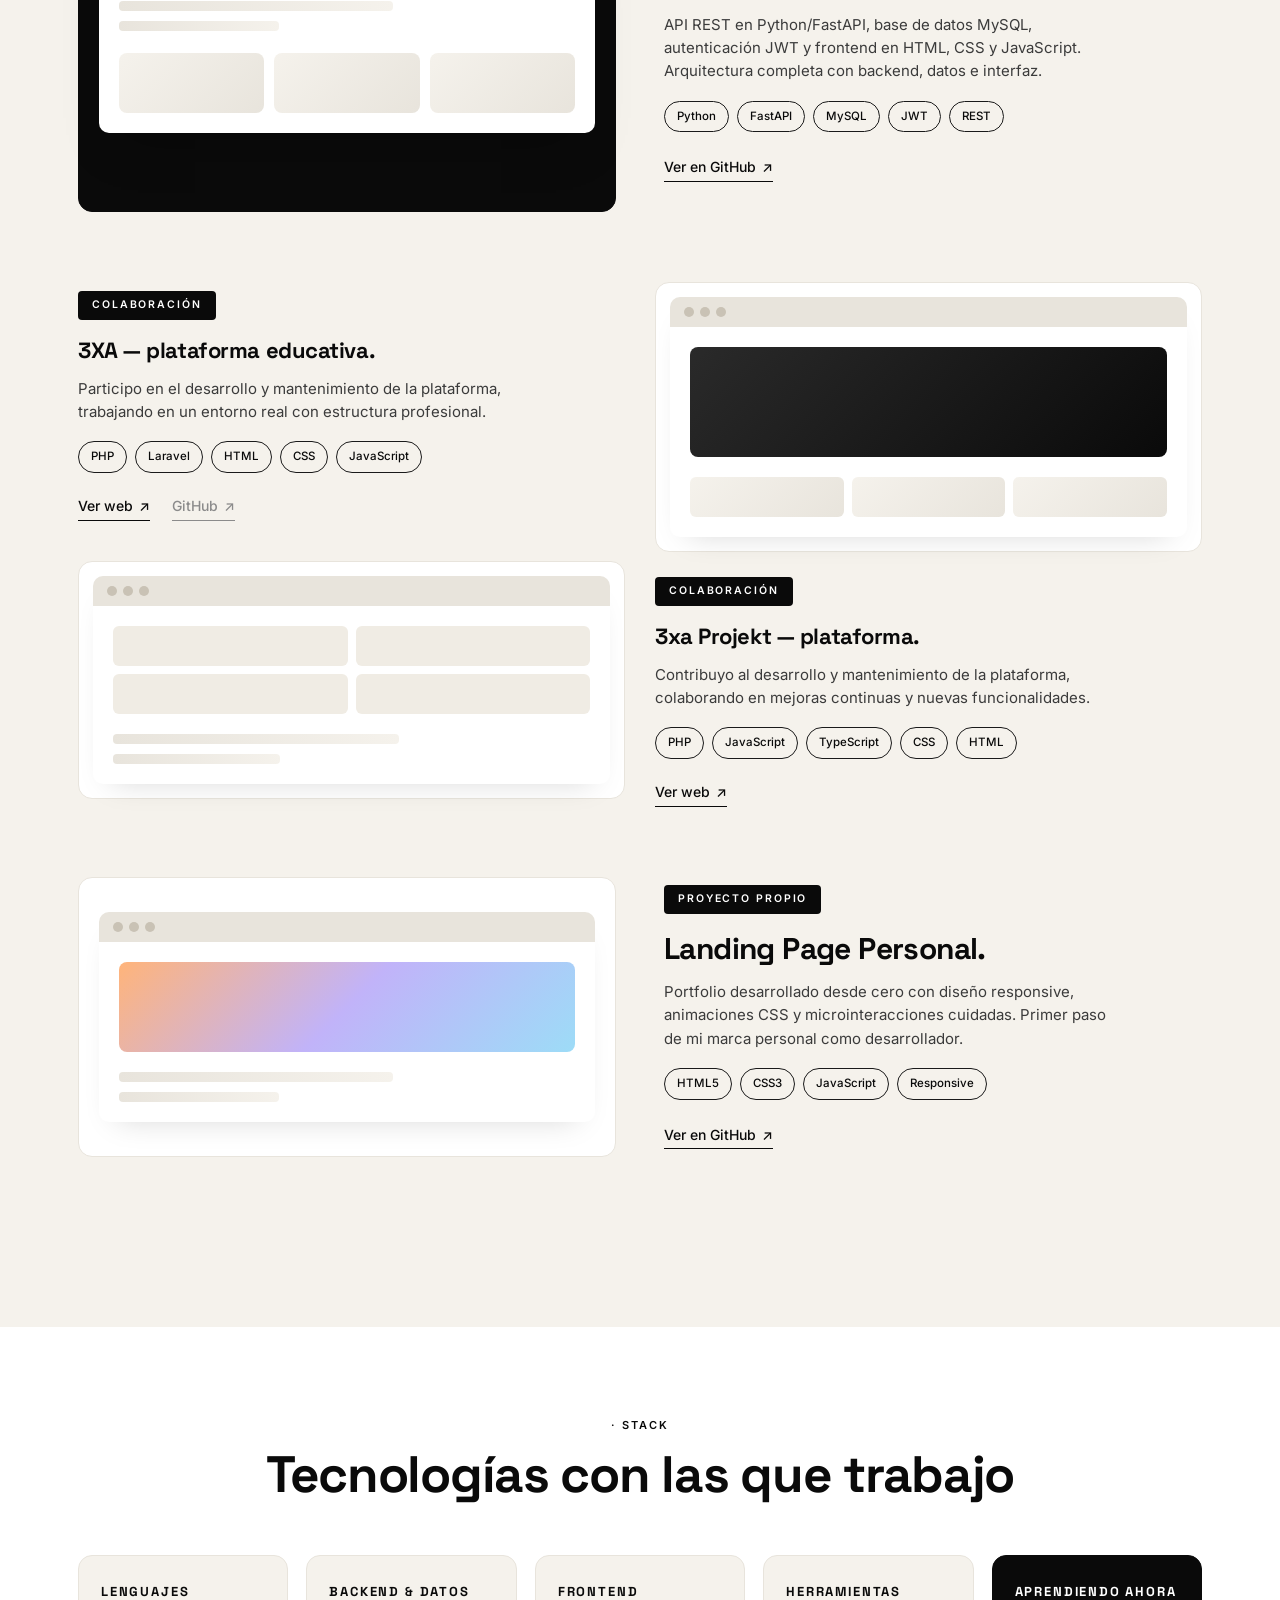
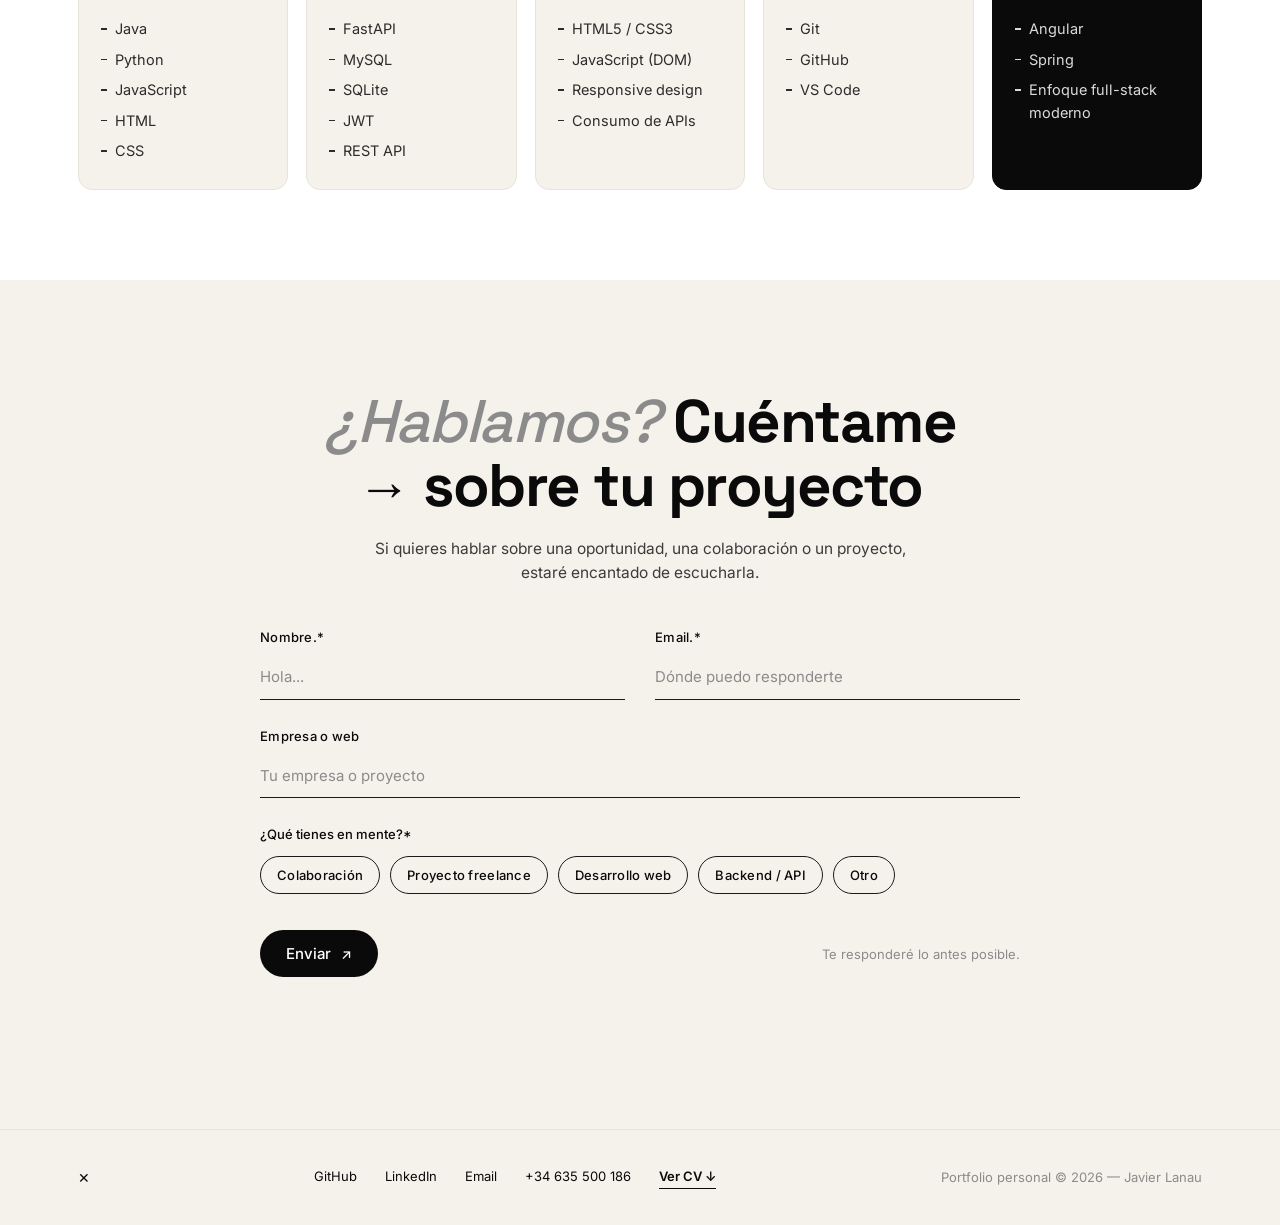
==== commit d6b30ea6: "Cambios Codigo" ====
--- a/index.html
+++ b/index.html
@@ -3,20 +3,30 @@
 <head>
     <meta charset="UTF-8">
     <meta name="viewport" content="width=device-width, initial-scale=1.0">
-    <meta name="description" content="Portfolio de Javier Lanau, Tecnico Superior con experiencia en Java, Python, desarrollo web, APIs y bases de datos.">
+    <meta name="description" content="Portfolio de Javier Lanau, Técnico Superior con experiencia en Java, Python, desarrollo web, APIs y bases de datos.">
     <meta name="keywords" content="javier lanau, desarrollador junior, DAM, java, python, desarrollo web, full stack junior, portfolio programador">
     <title>Javier Lanau | Desarrollador Junior Web y Software</title>
-    <link rel="preconnect" href="[fonts.googleapis.com](https://fonts.googleapis.com)">
-    <link rel="preconnect" href="[fonts.gstatic.com](https://fonts.gstatic.com)" crossorigin>
-    <link href="[fonts.googleapis.com](https://fonts.googleapis.com/css2?family=Inter:wght@400;500;600;700&family=Space+Grotesk:wght@500;700&family=Caveat:wght@500;700&display=swap)" rel="stylesheet">
+    
+    <!-- Fuentes -->
+    <link rel="preconnect" href="https://fonts.googleapis.com">
+    <link rel="preconnect" href="https://fonts.gstatic.com" crossorigin>
+    <link href="https://fonts.googleapis.com/css2?family=Inter:wght@400;500;600;700&family=Space+Grotesk:wght@500;700&family=Caveat:wght@500;700&display=swap" rel="stylesheet">
+    
+    <!-- Estilos -->
     <link rel="stylesheet" href="styles.css">
 </head>
 <body>
-    <!-- ===== HEADER ===== -->
+    
+    <!-- ===== HEADER (Navegación fija) ===== -->
     <header>
         <nav class="nav">
-            <a href="#home" class="logo">it's me<span class="logo-underline"></span></a>
-
+            <!-- Logo -->
+            <a href="#home" class="logo">
+                it's me
+                <span class="logo-underline"></span>
+            </a>
+
+            <!-- Enlaces de navegación -->
             <ul class="nav-links" id="nav-links">
                 <li>
                     <a href="#projects">
@@ -38,41 +48,54 @@
                 </li>
             </ul>
 
+            <!-- Botón hamburguesa móvil -->
             <button class="menu-toggle" id="menu-toggle" aria-label="Abrir menú">
-                <span></span><span></span><span></span>
+                <span></span>
+                <span></span>
+                <span></span>
             </button>
         </nav>
     </header>
 
-    <!-- ===== HERO ===== -->
+    <!-- ===== SECCIÓN HERO (Presentación principal) ===== -->
     <section class="hero" id="home">
+        <!-- Degradado decorativo de fondo -->
         <div class="hero-gradient" aria-hidden="true"></div>
+        <!-- Líneas decorativas -->
         <div class="hero-decor-lines" aria-hidden="true"></div>
 
         <div class="hero-inner">
+            <!-- Texto principal -->
             <div class="hero-text">
+                <!-- Emoji saludo -->
                 <span class="hero-wave" aria-hidden="true">👋</span>
+                
+                <!-- Título principal -->
                 <h1 class="hero-title">
                     <span class="hero-hello">Hola!</span>
                     <span class="hero-name">Soy Javier Lanau</span>
                 </h1>
 
+                <!-- Rol/puesto -->
                 <div class="hero-role">
                     <span class="hero-role-line"></span>
                     <span class="hero-role-text">Desarrollador Junior Full-Stack</span>
                     <span class="hero-role-star" aria-hidden="true">✦</span>
                 </div>
 
+                <!-- Descripción breve -->
                 <p class="hero-desc">
-                    Tecnico <strong>superior</strong> en Madrid, con experiencia en Java, Python, bases de datos y desarrollo web. Construyo proyectos útiles, limpios y escalables mientras sigo creciendo como desarrollador.
+                    Técnico <strong>superior</strong> en Madrid, con experiencia en Java, Python, bases de datos y desarrollo web. Construyo proyectos útiles, limpios y escalables mientras sigo creciendo como desarrollador.
                 </p>
 
+                <!-- Lista de características -->
                 <ul class="hero-checks">
                     <li><span class="check">✓</span> Base técnica sólida en software y web</li>
                     <li><span class="check">✓</span> Experiencia real en proyectos colaborativos</li>
                     <li><span class="check">✓</span> Código limpio y buenas prácticas</li>
                 </ul>
 
+                <!-- Botones de acción -->
                 <div class="hero-ctas">
                     <a href="#contact" class="btn btn-dark">Hablemos</a>
                     <a href="#projects" class="btn btn-ghost">
@@ -81,16 +104,19 @@
                 </div>
             </div>
 
+            <!-- Foto y elementos visuales -->
             <div class="hero-visual">
                 <img src="JavierLanau2.png" alt="Javier Lanau" class="hero-photo">
+                <!-- Badge circular "Hello" -->
                 <div class="hero-hello-badge" aria-hidden="true">
                     <span>Hello</span>
                 </div>
+                <!-- Decoración ondulada -->
                 <span class="hero-squiggle" aria-hidden="true">〰</span>
             </div>
         </div>
 
-        <!-- Strip de habilidades -->
+        <!-- Franja de habilidades animada -->
         <div class="skills-strip">
             <div class="skills-track">
                 <span>JAVA</span><span class="dot">✦</span>
@@ -98,6 +124,7 @@
                 <span>DESARROLLO WEB</span><span class="dot">✦</span>
                 <span>APIS REST</span><span class="dot">✦</span>
                 <span>MYSQL</span><span class="dot">✦</span>
+                <!-- Duplicado para animación infinita -->
                 <span>JAVA</span><span class="dot">✦</span>
                 <span>PYTHON</span><span class="dot">✦</span>
                 <span>DESARROLLO WEB</span><span class="dot">✦</span>
@@ -106,11 +133,11 @@
             </div>
         </div>
 
-        <!-- Redes sociales top -->
+        <!-- Redes sociales y contacto -->
         <div class="hero-social">
             <div class="hero-social-left">
-                <a href="[github.com](https://github.com/JavierLanauGomez)" target="_blank" rel="noopener">GitHub</a>
-                <a href="[linkedin.com](https://www.linkedin.com/feed/)" target="_blank" rel="noopener">LinkedIn</a>
+                <a href="https://github.com/JavierLanauGomez" target="_blank" rel="noopener">GitHub</a>
+                <a href="https://www.linkedin.com/feed/" target="_blank" rel="noopener">LinkedIn</a>
                 <a href="tel:+34635500186">+34 635 500 186</a>
             </div>
             <div class="hero-social-right">
@@ -120,15 +147,19 @@
         </div>
     </section>
 
-    <!-- ===== SOBRE MÍ ===== -->
+    <!-- ===== SECCIÓN SOBRE MÍ ===== -->
     <section class="about" id="about">
         <div class="container">
             <div class="section-tag">· SOBRE MÍ</div>
+            
             <div class="about-grid">
+                <!-- Título de sección -->
                 <h2 class="section-title">
                     Un perfil junior<br>
                     con <em>base sólida</em> <span class="star" aria-hidden="true">✦</span>
                 </h2>
+                
+                <!-- Texto descriptivo -->
                 <div class="about-text">
                     <p>
                         Soy un desarrollador junior dentro del ciclo de <strong>Desarrollo de Aplicaciones Multiplataforma (DAM)</strong>, con base técnica en programación, bases de datos y desarrollo web.
@@ -144,9 +175,10 @@
         </div>
     </section>
 
-    <!-- ===== ÁREAS / OFERTA ===== -->
+    <!-- ===== SECCIÓN ÁREAS DE TRABAJO ===== -->
     <section class="offering" id="services">
         <div class="container">
+            <!-- Encabezado de sección -->
             <div class="offering-head">
                 <div>
                     <div class="section-tag">· LO QUE APORTO</div>
@@ -160,13 +192,16 @@
                 </div>
             </div>
 
+            <!-- Indicador de scroll lateral -->
             <div class="offering-rail">
                 <span class="offering-scroll-label">SCROLL DOWN</span>
                 <span class="offering-line"></span>
                 <span class="offering-arrow">↓</span>
             </div>
 
+            <!-- Grid de tarjetas de servicios -->
             <div class="offering-grid">
+                <!-- Tarjeta 1: Java & Backend -->
                 <article class="offer-card offer-card-dark fade-in">
                     <div class="offer-icon">
                         <svg viewBox="0 0 48 48" fill="none" stroke="currentColor" stroke-width="1.5">
@@ -178,6 +213,7 @@
                     <a href="#projects" class="offer-link">LEER MÁS <span>→</span></a>
                 </article>
 
+                <!-- Tarjeta 2: Bases de datos -->
                 <article class="offer-card fade-in">
                     <div class="offer-icon">
                         <svg viewBox="0 0 48 48" fill="none" stroke="currentColor" stroke-width="1.5">
@@ -190,6 +226,7 @@
                     <a href="#projects" class="offer-link">LEER MÁS <span>→</span></a>
                 </article>
 
+                <!-- Tarjeta 3: Desarrollo Web -->
                 <article class="offer-card fade-in">
                     <div class="offer-icon">
                         <svg viewBox="0 0 48 48" fill="none" stroke="currentColor" stroke-width="1.5">
@@ -205,9 +242,10 @@
         </div>
     </section>
 
-    <!-- ===== EXPERIENCIA ===== -->
+    <!-- ===== SECCIÓN EXPERIENCIA ===== -->
     <section class="experience">
         <div class="container">
+            <!-- Encabezado -->
             <div class="exp-head">
                 <span class="exp-star" aria-hidden="true">✦</span>
                 <h2 class="section-title centered">EXPERIENCIA</h2>
@@ -215,6 +253,7 @@
                 <span class="exp-lines" aria-hidden="true"></span>
             </div>
 
+            <!-- Lista de experiencias -->
             <ul class="exp-list">
                 <li class="exp-item exp-item-dark fade-in">
                     <span class="exp-num">1</span>
@@ -224,6 +263,7 @@
                     </div>
                     <span class="exp-duration">EN DESARROLLO</span>
                 </li>
+                
                 <li class="exp-item fade-in">
                     <span class="exp-num">2</span>
                     <div class="exp-body">
@@ -232,6 +272,7 @@
                     </div>
                     <span class="exp-duration">EN DESARROLLO</span>
                 </li>
+                
                 <li class="exp-item fade-in">
                     <span class="exp-num">3</span>
                     <div class="exp-body">
@@ -240,21 +281,23 @@
                     </div>
                     <span class="exp-duration">EN DESARROLLO</span>
                 </li>
+                
                 <li class="exp-item fade-in">
                     <span class="exp-num">4</span>
                     <div class="exp-body">
                         <h3>Proyecto personal — Landing Page</h3>
                         <p>Portfolio personal · HTML5 + CSS3 + JavaScript</p>
                     </div>
-                    <a href="[github.com](https://github.com/JavierLanauGomez/Landing-Page)" target="_blank" rel="noopener" class="exp-duration exp-link">VER EN GITHUB ↗</a>
+                    <a href="https://github.com/JavierLanauGomez/Landing-Page" target="_blank" rel="noopener" class="exp-duration exp-link">VER EN GITHUB ↗</a>
                 </li>
             </ul>
         </div>
     </section>
 
-    <!-- ===== PROYECTOS / CASE STUDY ===== -->
+    <!-- ===== SECCIÓN PROYECTOS ===== -->
     <section class="case-study" id="projects">
         <div class="container">
+            <!-- Encabezado -->
             <div class="cs-head">
                 <span class="cs-dots" aria-hidden="true"></span>
                 <h2 class="section-title centered">PROYECTOS</h2>
@@ -263,6 +306,7 @@
 
             <!-- Proyecto destacado: TiendaAero -->
             <div class="cs-row cs-featured fade-in">
+                <!-- Preview/mockup del proyecto -->
                 <div class="cs-preview cs-preview-dark">
                     <div class="cs-mock">
                         <div class="cs-mock-bar">
@@ -280,30 +324,41 @@
                         </div>
                     </div>
                 </div>
+                
+                <!-- Información del proyecto -->
                 <div class="cs-info">
                     <span class="cs-tag">PROYECTO DESTACADO</span>
                     <h3>TiendaAero — sistema full-stack para tienda de aeromodelismo.</h3>
                     <p>API REST en Python/FastAPI, base de datos MySQL, autenticación JWT y frontend en HTML, CSS y JavaScript. Arquitectura completa con backend, datos e interfaz.</p>
                     <div class="cs-tech">
-                        <span>Python</span><span>FastAPI</span><span>MySQL</span><span>JWT</span><span>REST</span>
-                    </div>
-                    <a href="[github.com](https://github.com/JavierLanauGomez/TiendaAero)" target="_blank" rel="noopener" class="cs-link">Ver en GitHub <span>↗</span></a>
-                </div>
-            </div>
-
-            <!-- 3XA + 3XATV: dos columnas -->
+                        <span>Python</span>
+                        <span>FastAPI</span>
+                        <span>MySQL</span>
+                        <span>JWT</span>
+                        <span>REST</span>
+                    </div>
+                    <a href="https://github.com/JavierLanauGomez/TiendaAero" target="_blank" rel="noopener" class="cs-link">Ver en GitHub <span>↗</span></a>
+                </div>
+            </div>
+
+            <!-- Proyectos en dos columnas: 3XA + 3XATV -->
             <div class="cs-two-col">
+                <!-- Proyecto 3XA -->
                 <article class="cs-row cs-small fade-in">
                     <div class="cs-info">
                         <span class="cs-tag">COLABORACIÓN</span>
                         <h3>3XA — plataforma educativa.</h3>
                         <p>Participo en el desarrollo y mantenimiento de la plataforma, trabajando en un entorno real con estructura profesional.</p>
                         <div class="cs-tech">
-                            <span>PHP</span><span>Laravel</span><span>HTML</span><span>CSS</span><span>JavaScript</span>
+                            <span>PHP</span>
+                            <span>Laravel</span>
+                            <span>HTML</span>
+                            <span>CSS</span>
+                            <span>JavaScript</span>
                         </div>
                         <div class="cs-links-row">
-                            <a href="[learn.3xa.es](https://learn.3xa.es/)" target="_blank" rel="noopener" class="cs-link">Ver web <span>↗</span></a>
-                            <a href="[github.com](https://github.com/valfiguer/3XA)" target="_blank" rel="noopener" class="cs-link muted">GitHub <span>↗</span></a>
+                            <a href="https://learn.3xa.es/" target="_blank" rel="noopener" class="cs-link">Ver web <span>↗</span></a>
+                            <a href="https://github.com/valfiguer/3XA" target="_blank" rel="noopener" class="cs-link muted">GitHub <span>↗</span></a>
                         </div>
                     </div>
                     <div class="cs-preview">
@@ -322,6 +377,7 @@
                     </div>
                 </article>
 
+                <!-- Proyecto 3XA Projekt -->
                 <article class="cs-row cs-small fade-in">
                     <div class="cs-preview">
                         <div class="cs-mock light">
@@ -343,25 +399,32 @@
                         <h3>3xa Projekt — plataforma.</h3>
                         <p>Contribuyo al desarrollo y mantenimiento de la plataforma, colaborando en mejoras continuas y nuevas funcionalidades.</p>
                         <div class="cs-tech">
-                            <span>PHP</span><span>JavaScript</span><span>TypeScript</span><span>CSS</span><span>HTML</span>
+                            <span>PHP</span>
+                            <span>JavaScript</span>
+                            <span>TypeScript</span>
+                            <span>CSS</span>
+                            <span>HTML</span>
                         </div>
                         <div class="cs-links-row">
-                            <a href="[3xa.es](https://3xa.es/projekt.html)" target="_blank" rel="noopener" class="cs-link">Ver web <span>↗</span></a>
+                            <a href="https://3xa.es/projekt.html" target="_blank" rel="noopener" class="cs-link">Ver web <span>↗</span></a>
                         </div>
                     </div>
                 </article>
             </div>
 
-            <!-- Landing personal -->
+            <!-- Landing Page Personal -->
             <div class="cs-row cs-reverse fade-in">
                 <div class="cs-info">
                     <span class="cs-tag">PROYECTO PROPIO</span>
                     <h3>Landing Page Personal.</h3>
                     <p>Portfolio desarrollado desde cero con diseño responsive, animaciones CSS y microinteracciones cuidadas. Primer paso de mi marca personal como desarrollador.</p>
                     <div class="cs-tech">
-                        <span>HTML5</span><span>CSS3</span><span>JavaScript</span><span>Responsive</span>
-                    </div>
-                    <a href="[github.com](https://github.com/JavierLanauGomez/Landing-Page)" target="_blank" rel="noopener" class="cs-link">Ver en GitHub <span>↗</span></a>
+                        <span>HTML5</span>
+                        <span>CSS3</span>
+                        <span>JavaScript</span>
+                        <span>Responsive</span>
+                    </div>
+                    <a href="https://github.com/JavierLanauGomez/Landing-Page" target="_blank" rel="noopener" class="cs-link">Ver en GitHub <span>↗</span></a>
                 </div>
                 <div class="cs-preview">
                     <div class="cs-mock light">
@@ -379,57 +442,86 @@
         </div>
     </section>
 
-    <!-- ===== STACK ===== -->
+    <!-- ===== SECCIÓN STACK TECNOLÓGICO ===== -->
     <section class="stack">
         <div class="container">
             <div class="section-tag centered">· STACK</div>
             <h2 class="section-title centered">Tecnologías con las que trabajo</h2>
 
             <div class="stack-grid">
+                <!-- Lenguajes de programación -->
                 <div class="stack-col fade-in">
                     <h4>Lenguajes</h4>
                     <ul>
-                        <li>Java</li><li>Python</li><li>JavaScript</li><li>HTML</li><li>CSS</li>
+                        <li>Java</li>
+                        <li>Python</li>
+                        <li>JavaScript</li>
+                        <li>HTML</li>
+                        <li>CSS</li>
                     </ul>
                 </div>
+                
+                <!-- Backend y bases de datos -->
                 <div class="stack-col fade-in">
                     <h4>Backend &amp; datos</h4>
                     <ul>
-                        <li>FastAPI</li><li>MySQL</li><li>SQLite</li><li>JWT</li><li>REST API</li>
+                        <li>FastAPI</li>
+                        <li>MySQL</li>
+                        <li>SQLite</li>
+                        <li>JWT</li>
+                        <li>REST API</li>
                     </ul>
                 </div>
+                
+                <!-- Frontend -->
                 <div class="stack-col fade-in">
                     <h4>Frontend</h4>
                     <ul>
-                        <li>HTML5 / CSS3</li><li>JavaScript (DOM)</li><li>Responsive design</li><li>Consumo de APIs</li>
+                        <li>HTML5 / CSS3</li>
+                        <li>JavaScript (DOM)</li>
+                        <li>Responsive design</li>
+                        <li>Consumo de APIs</li>
                     </ul>
                 </div>
+                
+                <!-- Herramientas -->
                 <div class="stack-col fade-in">
                     <h4>Herramientas</h4>
                     <ul>
-                        <li>Git</li><li>GitHub</li><li>Android Studio</li><li>VS Code</li>
+                        <li>Git</li>
+                        <li>GitHub</li>
+                        <li>VS Code</li>
                     </ul>
                 </div>
+                
+                <!-- Aprendiendo actualmente -->
                 <div class="stack-col stack-col-dark fade-in">
                     <h4>Aprendiendo ahora</h4>
                     <ul>
-                        <li>React</li><li>Spring</li><li>Node.js</li><li>Enfoque full-stack moderno</li>
+
+                        <li>Angular</li>
+                        <li>Spring</li>
+                        <li>Enfoque full-stack moderno</li>  
+                        
                     </ul>
                 </div>
             </div>
         </div>
     </section>
 
-    <!-- ===== CONTACTO ===== -->
+    <!-- ===== SECCIÓN CONTACTO ===== -->
     <section class="contact" id="contact">
         <div class="container">
+            <!-- Título de contacto -->
             <h2 class="contact-title">
                 <span class="contact-soft">¿Hablamos?</span> Cuéntame<br>
                 <span class="contact-arrow">→</span> sobre tu proyecto
             </h2>
             <p class="contact-sub">Si quieres hablar sobre una oportunidad, una colaboración o un proyecto, estaré encantado de escucharla.</p>
 
+            <!-- Formulario de contacto -->
             <form class="contact-form" id="contact-form">
+                <!-- Fila: Nombre y Email -->
                 <div class="form-row">
                     <label>
                         <span>Nombre.*</span>
@@ -440,27 +532,52 @@
                         <input type="email" name="email" placeholder="Dónde puedo responderte" required>
                     </label>
                 </div>
+                
+                <!-- Empresa o web (opcional) -->
                 <label class="form-full">
                     <span>Empresa o web</span>
                     <input type="text" name="empresa" placeholder="Tu empresa o proyecto">
                 </label>
 
+                <!-- Chips de temas -->
                 <div class="form-chips">
                     <span class="form-chips-label">¿Qué tienes en mente?*</span>
                     <div class="form-chips-list">
-                        <label class="chip"><input type="checkbox" name="tema" value="Colaboración"><span>Colaboración</span></label>
-                        <label class="chip"><input type="checkbox" name="tema" value="Proyecto freelance"><span>Proyecto freelance</span></label>
-                        <label class="chip"><input type="checkbox" name="tema" value="Desarrollo web"><span>Desarrollo web</span></label>
-                        <label class="chip"><input type="checkbox" name="tema" value="Backend / API"><span>Backend / API</span></label>
-                        <label class="chip"><input type="checkbox" name="tema" value="Otro"><span>Otro</span></label>
-                    </div>
-                </div>
-
+                        <label class="chip">
+                            <input type="checkbox" name="tema" value="Colaboración">
+                            <span>Colaboración</span>
+                        </label>
+                        <label class="chip">
+                            <input type="checkbox" name="tema" value="Proyecto freelance">
+                            <span>Proyecto freelance</span>
+                        </label>
+                        <label class="chip">
+                            <input type="checkbox" name="tema" value="Desarrollo web">
+                            <span>Desarrollo web</span>
+                        </label>
+                        <label class="chip">
+                            <input type="checkbox" name="tema" value="Backend / API">
+                            <span>Backend / API</span>
+                        </label>
+                        <label class="chip">
+                            <input type="checkbox" name="tema" value="Otro">
+                            <span>Otro</span>
+                        </label>
+                    </div>
+                </div>
+
+                <!-- Botón de envío -->
                 <div class="form-submit">
-                    <button type="submit" class="btn btn-dark" id="form-btn">Enviar <span class="btn-arrow">↗</span></button>
+                    <button type="submit" class="btn btn-dark" id="form-btn">
+                        Enviar <span class="btn-arrow">↗</span>
+                    </button>
                     <span class="form-note">Te responderé lo antes posible.</span>
                 </div>
+                
+                <!-- Resultado del formulario -->
                 <div id="form-result" class="form-result"></div>
+                
+                <!-- Campos ocultos de Web3Forms -->
                 <input type="hidden" name="access_key" value="cb660904-2374-4b1f-8712-8b3037e7a482">
                 <input type="hidden" name="subject" value="Nuevo mensaje desde tu portfolio">
                 <input type="hidden" name="from_name" value="Portfolio Contact">
@@ -472,18 +589,22 @@
     <footer>
         <div class="container footer-inner">
             <span class="footer-x" aria-hidden="true">✕</span>
+            
+            <!-- Enlaces del footer -->
             <div class="footer-links">
-                <a href="[github.com](https://github.com/JavierLanauGomez)" target="_blank" rel="noopener">GitHub</a>
-                <a href="[linkedin.com](https://www.linkedin.com/feed/)" target="_blank" rel="noopener">LinkedIn</a>
+                <a href="https://github.com/JavierLanauGomez" target="_blank" rel="noopener">GitHub</a>
+                <a href="https://www.linkedin.com/feed/" target="_blank" rel="noopener">LinkedIn</a>
                 <a href="mailto:j.lanau.gomez@gmail.com">Email</a>
                 <a href="tel:+34635500186">+34 635 500 186</a>
                 <a href="cv.html" target="_blank" rel="noopener" class="footer-cv">Ver CV ↓</a>
             </div>
+            
+            <!-- Copyright -->
             <span class="footer-copy">Portfolio personal © 2026 — Javier Lanau</span>
         </div>
     </footer>
 
+    <!-- Script JavaScript -->
     <script src="script.js"></script>
 </body>
-</html>
-
+</html>
--- a/styles.css
+++ b/styles.css
@@ -1,92 +1,146 @@
 /* ========================================================
    Javier Lanau — Portfolio 2026
-   Estilo minimalista, limpio, blanco/negro, inspiración Madhu
+   Estilo minimalista, limpio, blanco/negro
    ======================================================== */
 
+/* ===== VARIABLES CSS (Colores, fuentes, espaciados) ===== */
 :root {
-    --bg: #f5f2ec;
-    --bg-card: #ffffff;
-    --ink: #0a0a0a;
-    --ink-soft: #3b3b3b;
-    --muted: #8b8b8b;
-    --line: #e8e4dc;
-    --line-strong: #1a1a1a;
-    --accent: #ff7a36;
+    /* Colores */
+    --bg: #f5f2ec;                    /* Fondo principal */
+    --bg-card: #ffffff;               /* Fondo de tarjetas */
+    --ink: #0a0a0a;                   /* Texto principal (negro) */
+    --ink-soft: #3b3b3b;              /* Texto secundario */
+    --muted: #8b8b8b;                 /* Texto apagado/gris */
+    --line: #e8e4dc;                  /* Líneas suaves */
+    --line-strong: #1a1a1a;           /* Líneas fuertes */
+    --accent: #ff7a36;                /* Color de acento (naranja) */
+    
+    /* Bordes redondeados */
     --radius: 14px;
     --radius-lg: 22px;
+    
+    /* Ancho máximo del contenido */
     --container: 1180px;
 
+    /* Fuentes */
     --font-sans: 'Inter', system-ui, -apple-system, 'Segoe UI', sans-serif;
     --font-display: 'Space Grotesk', 'Inter', sans-serif;
     --font-hand: 'Caveat', cursive;
 }
 
-* { box-sizing: border-box; margin: 0; padding: 0; }
-
-html { scroll-behavior: smooth; }
+/* ===== RESET Y ESTILOS BASE ===== */
+* { 
+    box-sizing: border-box; 
+    margin: 0; 
+    padding: 0; 
+}
+
+html { 
+    scroll-behavior: smooth; /* Scroll suave al hacer clic en enlaces internos */
+}
 
 body {
     font-family: var(--font-sans);
     background: var(--bg);
     color: var(--ink);
     line-height: 1.55;
-    -webkit-font-smoothing: antialiased;
-    overflow-x: hidden;
-}
-
-a { color: inherit; text-decoration: none; }
-img { max-width: 100%; display: block; }
-ul { list-style: none; }
-button { font-family: inherit; cursor: pointer; border: none; background: none; }
-
+    -webkit-font-smoothing: antialiased; /* Suavizado de fuente en Mac */
+    overflow-x: hidden; /* Evitar scroll horizontal */
+}
+
+a { 
+    color: inherit; 
+    text-decoration: none; 
+}
+
+img { 
+    max-width: 100%; 
+    display: block; 
+}
+
+ul { 
+    list-style: none; 
+}
+
+button { 
+    font-family: inherit; 
+    cursor: pointer; 
+    border: none; 
+    background: none; 
+}
+
+/* ===== CONTENEDOR PRINCIPAL ===== */
 .container {
     max-width: var(--container);
     margin: 0 auto;
     padding: 0 28px;
 }
 
-/* ===== Buttons ===== */
+/* ===== BOTONES ===== */
 .btn {
     display: inline-flex;
     align-items: center;
     gap: 10px;
     padding: 14px 26px;
-    border-radius: 999px;
+    border-radius: 999px; /* Bordes completamente redondeados */
     font-size: 15px;
     font-weight: 500;
     transition: transform .2s ease, background .2s ease, color .2s ease, border-color .2s ease;
-    white-space: nowrap;
-}
+    white-space: nowrap; /* No permitir salto de línea */
+}
+
+/* Botón oscuro (fondo negro) */
 .btn-dark {
     background: var(--ink);
     color: #fff;
 }
-.btn-dark:hover { transform: translateY(-2px); background: #222; }
+.btn-dark:hover { 
+    transform: translateY(-2px); /* Levantar al hacer hover */
+    background: #222; 
+}
+
+/* Botón fantasma (transparente con borde) */
 .btn-ghost {
     background: transparent;
     color: var(--ink);
     border: 1px solid transparent;
 }
-.btn-ghost:hover { border-color: var(--ink); }
-.btn .btn-arrow { font-size: 14px; }
-.btn.small { padding: 10px 20px; font-size: 13px; }
-
-/* ===== HEADER ===== */
+.btn-ghost:hover { 
+    border-color: var(--ink); 
+}
+
+/* Flecha del botón */
+.btn .btn-arrow { 
+    font-size: 14px; 
+}
+
+/* Botón pequeño */
+.btn.small { 
+    padding: 10px 20px; 
+    font-size: 13px; 
+}
+
+/* ===== HEADER (Navegación fija superior) ===== */
 header {
     position: fixed;
-    top: 0; left: 0; right: 0;
-    background: rgba(245, 242, 236, 0.8);
-    backdrop-filter: blur(14px);
+    top: 0; 
+    left: 0; 
+    right: 0;
+    background: rgba(245, 242, 236, 0.8); /* Fondo semi-transparente */
+    backdrop-filter: blur(14px); /* Efecto de desenfoque */
     -webkit-backdrop-filter: blur(14px);
-    z-index: 100;
+    z-index: 100; /* Siempre encima de otros elementos */
     border-bottom: 1px solid transparent;
     transition: background .25s ease, border-color .25s ease;
 }
+
+/* Header cuando se hace scroll */
 header.scrolled {
     background: rgba(245, 242, 236, 0.95);
     border-bottom-color: var(--line);
 }
 
+/* Contenedor de navegación */
 .nav {
     max-width: var(--container);
     margin: 0 auto;
@@ -97,6 +151,7 @@
     gap: 20px;
 }
 
+/* Logo */
 .logo {
     font-family: var(--font-display);
     font-size: 18px;
@@ -105,40 +160,53 @@
     padding-bottom: 4px;
     letter-spacing: -0.01em;
 }
+
+/* Subrayado del logo */
 .logo-underline {
     position: absolute;
-    left: 0; bottom: 0;
-    width: 100%; height: 1.5px;
+    left: 0; 
+    bottom: 0;
+    width: 100%; 
+    height: 1.5px;
     background: var(--ink);
 }
 
+/* Enlaces de navegación */
 .nav-links {
     display: flex;
     gap: 38px;
 }
+
 .nav-links a {
     display: flex;
     flex-direction: column;
     gap: 2px;
     font-size: 14px;
 }
+
 .nav-title {
     font-weight: 600;
     color: var(--ink);
 }
+
 .nav-sub {
     font-size: 11.5px;
     color: var(--muted);
     font-weight: 400;
 }
-.nav-links a:hover .nav-title { color: var(--accent); }
-
+
+.nav-links a:hover .nav-title { 
+    color: var(--accent); /* Cambiar color al hacer hover */
+}
+
+/* Botón hamburguesa (móvil) */
 .menu-toggle {
-    display: none;
+    display: none; /* Oculto por defecto (desktop) */
     flex-direction: column;
     gap: 5px;
     padding: 6px;
 }
+
 .menu-toggle span {
     width: 22px;
     height: 2px;
@@ -147,13 +215,14 @@
     transition: transform .25s ease, opacity .25s ease;
 }
 
-/* ===== HERO ===== */
+/* ===== SECCIÓN HERO (Presentación principal) ===== */
 .hero {
     position: relative;
     padding: 140px 0 0;
     overflow: hidden;
 }
 
+/* Degradado decorativo de fondo */
 .hero-gradient {
     position: absolute;
     top: 60px;
@@ -175,6 +244,7 @@
     z-index: 0;
 }
 
+/* Líneas decorativas */
 .hero-decor-lines {
     position: absolute;
     top: 110px;
@@ -189,6 +259,7 @@
         linear-gradient(to right, var(--ink), var(--ink)) no-repeat 40px 40px / 50px 1.5px;
 }
 
+/* Contenedor interno del hero */
 .hero-inner {
     position: relative;
     z-index: 2;
@@ -196,31 +267,36 @@
     margin: 0 auto;
     padding: 0 28px;
     display: grid;
-    grid-template-columns: 1.15fr 1fr;
+    grid-template-columns: 1.15fr 1fr; /* Dos columnas: texto y foto */
     gap: 40px;
     align-items: center;
     min-height: 560px;
 }
 
-.hero-text { max-width: 560px; }
-
+.hero-text { 
+    max-width: 560px; 
+}
+
+/* Emoji saludo animado */
 .hero-wave {
     display: inline-block;
     font-size: 30px;
     margin-bottom: 14px;
     transform-origin: 70% 70%;
-    animation: wave 2.4s ease-in-out infinite;
-}
+    animation: wave 2.4s ease-in-out infinite; /* Animación de saludo */
+}
+
 @keyframes wave {
     0%, 60%, 100% { transform: rotate(0); }
     10%, 30% { transform: rotate(14deg); }
     20%, 40% { transform: rotate(-8deg); }
 }
 
+/* Título principal */
 .hero-title {
     font-family: var(--font-display);
     font-weight: 500;
-    font-size: clamp(38px, 5.8vw, 72px);
+    font-size: clamp(38px, 5.8vw, 72px); /* Tamaño responsivo */
     line-height: 1.02;
     letter-spacing: -0.03em;
     display: flex;
@@ -228,13 +304,18 @@
     gap: 18px;
     flex-wrap: wrap;
 }
+
 .hero-hello {
     font-family: 'Caveat', cursive;
     font-weight: 500;
     font-style: italic;
 }
-.hero-name { font-weight: 700; }
-
+
+.hero-name { 
+    font-weight: 700; 
+}
+
+/* Rol/puesto */
 .hero-role {
     margin-top: 18px;
     display: inline-flex;
@@ -245,11 +326,18 @@
     font-size: 16px;
     font-weight: 500;
 }
+
 .hero-role-line {
-    width: 24px; height: 1px; background: var(--ink);
-}
-.hero-role-star { font-size: 12px; }
-
+    width: 24px; 
+    height: 1px; 
+    background: var(--ink);
+}
+
+.hero-role-star { 
+    font-size: 12px; 
+}
+
+/* Descripción */
 .hero-desc {
     margin-top: 26px;
     font-size: 15px;
@@ -257,8 +345,12 @@
     max-width: 480px;
     line-height: 1.65;
 }
-.hero-desc strong { color: var(--ink); }
-
+
+.hero-desc strong { 
+    color: var(--ink); 
+}
+
+/* Lista de características */
 .hero-checks {
     margin-top: 22px;
     display: grid;
@@ -266,12 +358,19 @@
     font-size: 14.5px;
     color: var(--ink);
 }
-.hero-checks li { display: flex; align-items: center; gap: 10px; }
+
+.hero-checks li { 
+    display: flex; 
+    align-items: center; 
+    gap: 10px; 
+}
+
 .check {
     font-weight: 700;
     color: var(--ink);
 }
 
+/* Botones de acción */
 .hero-ctas {
     margin-top: 34px;
     display: flex;
@@ -280,7 +379,7 @@
     flex-wrap: wrap;
 }
 
-/* Foto */
+/* ===== FOTO Y ELEMENTOS VISUALES DEL HERO ===== */
 .hero-visual {
     position: relative;
     height: 520px;
@@ -288,6 +387,7 @@
     align-items: flex-end;
     justify-content: center;
 }
+
 .hero-photo {
     max-height: 520px;
     width: auto;
@@ -296,12 +396,15 @@
     filter: drop-shadow(0 30px 60px rgba(0, 0, 0, 0.25));
     position: relative;
     z-index: 2;
-    animation: photoIn 1s ease .1s both;
-}
+    animation: photoIn 1s ease .1s both; /* Animación de entrada */
+}
+
 @keyframes photoIn {
     from { opacity: 0; transform: translateY(20px); }
     to   { opacity: 1; transform: translateY(0); }
 }
+
+/* Badge circular "Hello" */
 .hero-hello-badge {
     position: absolute;
     left: 4%;
@@ -320,6 +423,8 @@
     box-shadow: 0 20px 40px -10px rgba(0,0,0,0.4);
     z-index: 3;
 }
+
+/* Decoración ondulada */
 .hero-squiggle {
     position: absolute;
     right: 4%;
@@ -330,7 +435,7 @@
     z-index: 3;
 }
 
-/* Strip skills */
+/* ===== FRANJA DE HABILIDADES ANIMADA ===== */
 .skills-strip {
     margin-top: 60px;
     background: var(--ink);
@@ -339,16 +444,18 @@
     overflow: hidden;
     position: relative;
 }
+
 .skills-track {
     display: flex;
     gap: 40px;
     white-space: nowrap;
-    animation: slide 30s linear infinite;
+    animation: slide 30s linear infinite; /* Scroll infinito */
     font-family: var(--font-display);
     letter-spacing: 0.12em;
     font-weight: 700;
     font-size: 15px;
 }
+
 .skills-track .dot {
     color: #fff;
     opacity: 0.7;
@@ -356,12 +463,13 @@
     display: inline-flex;
     align-items: center;
 }
+
 @keyframes slide {
     from { transform: translateX(0); }
-    to { transform: translateX(-50%); }
-}
-
-/* Hero social */
+    to { transform: translateX(-50%); } /* Desliza la mitad del contenido */
+}
+
+/* ===== REDES SOCIALES EN HERO ===== */
 .hero-social {
     max-width: var(--container);
     margin: 32px auto 0;
@@ -375,28 +483,39 @@
     text-transform: uppercase;
     font-weight: 500;
 }
+
 .hero-social-left {
     display: flex;
     gap: 28px;
     align-items: center;
     position: relative;
 }
+
+/* Línea decorativa antes de los enlaces */
 .hero-social-left::before {
     content: "";
-    width: 56px; height: 1px;
+    width: 56px; 
+    height: 1px;
     background: var(--ink);
     opacity: 0.3;
     margin-right: 4px;
 }
+
 .hero-social-right {
     display: flex;
     align-items: center;
     gap: 10px;
 }
-.mail-icon { font-size: 14px; }
-.hero-social a:hover { color: var(--accent); }
-
-/* ===== Section tags & titles ===== */
+
+.mail-icon { 
+    font-size: 14px; 
+}
+
+.hero-social a:hover { 
+    color: var(--accent); 
+}
+
+/* ===== ETIQUETAS Y TÍTULOS DE SECCIÓN ===== */
 .section-tag {
     font-size: 11px;
     font-weight: 600;
@@ -405,7 +524,10 @@
     color: var(--ink);
     margin-bottom: 14px;
 }
-.section-tag.centered { text-align: center; }
+
+.section-tag.centered { 
+    text-align: center; 
+}
 
 .section-title {
     font-family: var(--font-display);
@@ -414,28 +536,58 @@
     line-height: 1.04;
     letter-spacing: -0.025em;
 }
+
 .section-title em {
     font-style: italic;
     font-family: 'Caveat', cursive;
     font-weight: 500;
 }
-.section-title .star { font-size: 0.5em; vertical-align: top; margin-left: 6px; }
-.section-title.centered { text-align: center; }
-.section-title.big { font-size: clamp(38px, 5.2vw, 68px); line-height: 1; }
-
-/* ===== ABOUT ===== */
-.about { padding: 120px 0 80px; }
+
+.section-title .star { 
+    font-size: 0.5em; 
+    vertical-align: top; 
+    margin-left: 6px; 
+}
+
+.section-title.centered { 
+    text-align: center; 
+}
+
+.section-title.big { 
+    font-size: clamp(38px, 5.2vw, 68px); 
+    line-height: 1; 
+}
+
+/* ===== SECCIÓN SOBRE MÍ ===== */
+.about { 
+    padding: 120px 0 80px; 
+}
+
 .about-grid {
     display: grid;
     grid-template-columns: 1.1fr 1fr;
     gap: 60px;
     align-items: start;
 }
-.about-text { display: grid; gap: 16px; font-size: 16px; color: var(--ink-soft); max-width: 520px; }
-.about-text strong { color: var(--ink); }
-
-/* ===== OFFERING ===== */
-.offering { padding: 80px 0 100px; position: relative; }
+
+.about-text { 
+    display: grid; 
+    gap: 16px; 
+    font-size: 16px; 
+    color: var(--ink-soft); 
+    max-width: 520px; 
+}
+
+.about-text strong { 
+    color: var(--ink); 
+}
+
+/* ===== SECCIÓN ÁREAS DE TRABAJO (OFFERING) ===== */
+.offering { 
+    padding: 80px 0 100px; 
+    position: relative; 
+}
+
 .offering-head {
     display: grid;
     grid-template-columns: 1.1fr 1fr;
@@ -443,18 +595,21 @@
     align-items: end;
     margin-bottom: 50px;
 }
+
 .offering-intro {
     display: grid;
     gap: 22px;
     justify-items: end;
     text-align: right;
 }
+
 .offering-intro p {
     color: var(--ink-soft);
     font-size: 15px;
     max-width: 360px;
 }
 
+/* Indicador de scroll lateral */
 .offering-rail {
     position: absolute;
     left: 28px;
@@ -464,22 +619,26 @@
     align-items: center;
     gap: 14px;
 }
+
 .offering-scroll-label {
-    writing-mode: vertical-rl;
+    writing-mode: vertical-rl; /* Texto vertical */
     transform: rotate(180deg);
     font-size: 11px;
     letter-spacing: 0.22em;
     text-transform: uppercase;
     color: var(--muted);
 }
+
 .offering-line {
     width: 1px;
     height: 60px;
     background: var(--ink);
     opacity: 0.4;
 }
+
 .offering-arrow {
-    width: 36px; height: 36px;
+    width: 36px; 
+    height: 36px;
     border-radius: 50%;
     background: var(--ink);
     color: #fff;
@@ -489,6 +648,7 @@
     font-size: 14px;
 }
 
+/* Grid de tarjetas de servicios */
 .offering-grid {
     display: grid;
     grid-template-columns: repeat(3, 1fr);
@@ -496,6 +656,7 @@
     padding-left: 80px;
 }
 
+/* Tarjeta individual de servicio */
 .offer-card {
     background: var(--bg-card);
     border: 1px solid var(--line);
@@ -508,20 +669,30 @@
     transition: transform .3s ease, box-shadow .3s ease;
     color: var(--ink);
 }
+
 .offer-card:hover {
-    transform: translateY(-4px);
+    transform: translateY(-4px); /* Levantar al hacer hover */
     box-shadow: 0 20px 40px -20px rgba(0,0,0,0.18);
 }
+
+/* Tarjeta oscura */
 .offer-card-dark {
     background: var(--ink);
     color: #fff;
     border-color: var(--ink);
 }
+
 .offer-icon {
-    width: 48px; height: 48px;
+    width: 48px; 
+    height: 48px;
     color: currentColor;
 }
-.offer-icon svg { width: 100%; height: 100%; }
+
+.offer-icon svg { 
+    width: 100%; 
+    height: 100%; 
+}
+
 .offer-card h3 {
     font-family: var(--font-display);
     font-weight: 700;
@@ -531,6 +702,7 @@
     margin-top: 28px;
     text-transform: uppercase;
 }
+
 .offer-link {
     margin-top: 26px;
     font-size: 11.5px;
@@ -541,23 +713,39 @@
     align-items: center;
     gap: 8px;
 }
-.offer-link span { transition: transform .2s ease; }
-.offer-link:hover span { transform: translateX(4px); }
-
-/* ===== EXPERIENCE ===== */
-.experience { padding: 80px 0; }
+
+.offer-link span { 
+    transition: transform .2s ease; 
+}
+
+.offer-link:hover span { 
+    transform: translateX(4px); /* Mover flecha al hacer hover */
+}
+
+/* ===== SECCIÓN EXPERIENCIA ===== */
+.experience { 
+    padding: 80px 0; 
+}
+
 .exp-head {
     text-align: center;
     margin-bottom: 48px;
     position: relative;
 }
-.exp-star { font-size: 14px; color: var(--ink); }
+
+.exp-star { 
+    font-size: 14px; 
+    color: var(--ink); 
+}
+
 .exp-intro {
     max-width: 440px;
     margin: 16px auto 0;
     color: var(--ink-soft);
     font-size: 14.5px;
 }
+
+/* Líneas decorativas */
 .exp-lines {
     position: absolute;
     right: 8%;
@@ -572,12 +760,15 @@
         linear-gradient(to right, var(--ink), var(--ink)) no-repeat 0 24px / 40% 1.5px;
 }
 
+/* Lista de experiencias */
 .exp-list {
     display: grid;
     gap: 12px;
     max-width: 860px;
     margin: 0 auto;
 }
+
+/* Item individual de experiencia */
 .exp-item {
     display: grid;
     grid-template-columns: 48px 1fr auto;
@@ -589,17 +780,22 @@
     border-radius: 10px;
     transition: transform .25s ease, box-shadow .25s ease;
 }
+
 .exp-item:hover {
     transform: translateX(4px);
     box-shadow: 0 12px 30px -18px rgba(0,0,0,0.2);
 }
+
 .exp-item-dark {
     background: var(--ink);
     color: #fff;
     border-color: var(--ink);
 }
+
+/* Número de experiencia */
 .exp-num {
-    width: 32px; height: 32px;
+    width: 32px; 
+    height: 32px;
     display: inline-flex;
     align-items: center;
     justify-content: center;
@@ -609,22 +805,27 @@
     font-size: 13px;
     color: inherit;
 }
+
 .exp-item:not(.exp-item-dark) .exp-num {
     background: var(--bg);
     color: var(--ink);
 }
+
 .exp-body h3 {
     font-family: var(--font-display);
     font-size: 16px;
     font-weight: 600;
     letter-spacing: -0.01em;
 }
+
 .exp-body p {
     font-size: 13px;
     color: currentColor;
     opacity: 0.7;
     margin-top: 2px;
 }
+
+/* Duración de la experiencia */
 .exp-duration {
     font-size: 11px;
     font-weight: 600;
@@ -634,22 +835,29 @@
     border-left: 1px solid currentColor;
     opacity: 0.85;
 }
+
 .exp-link {
     text-decoration: none;
     color: inherit;
     transition: opacity 0.2s;
 }
+
 .exp-link:hover {
     opacity: 1;
 }
 
-/* ===== CASE STUDY / PROJECTS ===== */
-.case-study { padding: 100px 0; }
+/* ===== SECCIÓN PROYECTOS (CASE STUDY) ===== */
+.case-study { 
+    padding: 100px 0; 
+}
+
 .cs-head {
     text-align: center;
     margin-bottom: 60px;
     position: relative;
 }
+
+/* Patrón de puntos decorativo */
 .cs-dots {
     position: absolute;
     left: 6%;
@@ -660,6 +868,7 @@
     background-size: 8px 8px;
     opacity: 0.45;
 }
+
 .cs-intro {
     max-width: 460px;
     margin: 16px auto 0;
@@ -667,6 +876,7 @@
     font-size: 14.5px;
 }
 
+/* Fila de proyecto */
 .cs-row {
     display: grid;
     grid-template-columns: 1fr 1fr;
@@ -674,10 +884,21 @@
     align-items: center;
     margin-bottom: 70px;
 }
-.cs-row.cs-reverse { direction: rtl; }
-.cs-row.cs-reverse > * { direction: ltr; }
-.cs-featured .cs-preview { min-height: 360px; }
-
+
+/* Invertir orden de columnas */
+.cs-row.cs-reverse { 
+    direction: rtl; 
+}
+
+.cs-row.cs-reverse > * { 
+    direction: ltr; 
+}
+
+.cs-featured .cs-preview { 
+    min-height: 360px; 
+}
+
+/* Información del proyecto */
 .cs-info .cs-tag {
     display: inline-block;
     font-size: 10.5px;
@@ -690,6 +911,7 @@
     border-radius: 4px;
     margin-bottom: 18px;
 }
+
 .cs-info h3 {
     font-family: var(--font-display);
     font-size: clamp(22px, 2.6vw, 30px);
@@ -698,18 +920,22 @@
     letter-spacing: -0.02em;
     margin-bottom: 14px;
 }
+
 .cs-info p {
     color: var(--ink-soft);
     font-size: 15px;
     max-width: 460px;
     margin-bottom: 18px;
 }
+
+/* Tecnologías del proyecto */
 .cs-tech {
     display: flex;
     flex-wrap: wrap;
     gap: 8px;
     margin-bottom: 22px;
 }
+
 .cs-tech span {
     font-size: 11.5px;
     font-weight: 500;
@@ -718,6 +944,8 @@
     border-radius: 999px;
     color: var(--ink);
 }
+
+/* Enlace del proyecto */
 .cs-link {
     display: inline-flex;
     align-items: center;
@@ -728,11 +956,25 @@
     padding-bottom: 3px;
     transition: gap .2s ease;
 }
-.cs-link:hover { gap: 10px; color: var(--accent); border-color: var(--accent); }
-.cs-link.muted { border-color: var(--muted); color: var(--muted); }
-.cs-links-row { display: flex; gap: 22px; flex-wrap: wrap; }
-
-/* Mock previews */
+
+.cs-link:hover { 
+    gap: 10px; 
+    color: var(--accent); 
+    border-color: var(--accent); 
+}
+
+.cs-link.muted { 
+    border-color: var(--muted); 
+    color: var(--muted); 
+}
+
+.cs-links-row { 
+    display: flex; 
+    gap: 22px; 
+    flex-wrap: wrap; 
+}
+
+/* ===== MOCKUPS DE PROYECTOS ===== */
 .cs-preview {
     background: var(--bg-card);
     border: 1px solid var(--line);
@@ -743,10 +985,13 @@
     align-items: center;
     justify-content: center;
 }
+
 .cs-preview-dark {
     background: var(--ink);
     border-color: var(--ink);
 }
+
+/* Mockup de ventana */
 .cs-mock {
     width: 100%;
     background: #fff;
@@ -754,65 +999,101 @@
     overflow: hidden;
     box-shadow: 0 24px 48px -22px rgba(0,0,0,0.35);
 }
-.cs-mock.light { box-shadow: 0 14px 30px -18px rgba(0,0,0,0.18); }
+
+.cs-mock.light { 
+    box-shadow: 0 14px 30px -18px rgba(0,0,0,0.18); 
+}
+
+/* Barra superior del mockup */
 .cs-mock-bar {
     background: #111;
     display: flex;
     gap: 6px;
     padding: 10px 14px;
 }
-.cs-mock-bar.light { background: #e8e4dc; }
+
+.cs-mock-bar.light { 
+    background: #e8e4dc; 
+}
+
 .cs-mock-bar span {
-    width: 10px; height: 10px; border-radius: 50%;
+    width: 10px; 
+    height: 10px; 
+    border-radius: 50%;
     background: rgba(255,255,255,0.4);
 }
-.cs-mock-bar.light span { background: #c9c2b5; }
+
+.cs-mock-bar.light span { 
+    background: #c9c2b5; 
+}
+
+/* Cuerpo del mockup */
 .cs-mock-body {
     padding: 20px;
     display: grid;
     gap: 10px;
 }
+
+/* Líneas de placeholder */
 .cs-mock-line {
     height: 10px;
     border-radius: 4px;
     background: linear-gradient(90deg, #e8e4dc 0%, #f5f2ec 100%);
 }
+
 .cs-mock-line.long { width: 85%; }
 .cs-mock-line.med { width: 60%; }
 .cs-mock-line.short { width: 35%; }
+
+/* Tarjetas de placeholder */
 .cs-mock-cards {
     margin-top: 12px;
     display: grid;
     grid-template-columns: repeat(3, 1fr);
     gap: 10px;
 }
+
 .cs-mock-card {
     height: 60px;
     border-radius: 8px;
     background: linear-gradient(135deg, #f5f2ec 0%, #e8e4dc 100%);
 }
+
+/* Grid de placeholder */
 .cs-mock-grid {
     display: grid;
     grid-template-columns: repeat(2, 1fr);
     gap: 8px;
     margin-bottom: 10px;
 }
+
 .cs-mock-grid > div {
     height: 40px;
     background: #f0ece4;
     border-radius: 6px;
 }
+
+/* Video placeholder */
 .cs-mock-video {
     height: 110px;
     background: linear-gradient(135deg, #2a2a2a, #0a0a0a);
     border-radius: 8px;
     margin-bottom: 10px;
 }
-.cs-mock-row { display: grid; grid-template-columns: repeat(3, 1fr); gap: 8px; }
+
+.cs-mock-row { 
+    display: grid; 
+    grid-template-columns: repeat(3, 1fr); 
+    gap: 8px; 
+}
+
 .cs-mock-thumb {
-    height: 40px; border-radius: 6px;
+    height: 40px; 
+    border-radius: 6px;
     background: linear-gradient(135deg, #f5f2ec, #e8e4dc);
 }
+
+/* Hero placeholder */
 .cs-mock-hero {
     height: 90px;
     border-radius: 8px;
@@ -820,28 +1101,46 @@
     margin-bottom: 10px;
 }
 
+/* Proyectos en dos columnas */
 .cs-two-col {
     display: grid;
     grid-template-columns: 1fr 1fr;
     gap: 30px;
     margin-bottom: 70px;
 }
+
 .cs-two-col .cs-row {
     margin-bottom: 0;
     grid-template-columns: 1fr;
     gap: 24px;
 }
-.cs-small .cs-preview { min-height: 220px; padding: 14px; }
-.cs-small .cs-info h3 { font-size: 22px; }
-
-/* ===== STACK ===== */
-.stack { padding: 90px 0; background: #fff; }
-.stack .section-title { margin-bottom: 54px; }
+
+.cs-small .cs-preview { 
+    min-height: 220px; 
+    padding: 14px; 
+}
+
+.cs-small .cs-info h3 { 
+    font-size: 22px; 
+}
+
+/* ===== SECCIÓN STACK TECNOLÓGICO ===== */
+.stack { 
+    padding: 90px 0; 
+    background: #fff; 
+}
+
+.stack .section-title { 
+    margin-bottom: 54px; 
+}
+
 .stack-grid {
     display: grid;
     grid-template-columns: repeat(auto-fit, minmax(210px, 1fr));
     gap: 18px;
 }
+
+/* Columna de stack */
 .stack-col {
     padding: 26px 22px;
     border: 1px solid var(--line);
@@ -849,15 +1148,18 @@
     background: var(--bg);
     transition: transform .25s ease, box-shadow .25s ease;
 }
+
 .stack-col:hover {
     transform: translateY(-3px);
     box-shadow: 0 16px 30px -20px rgba(0,0,0,0.2);
 }
+
 .stack-col-dark {
     background: var(--ink);
     color: #fff;
     border-color: var(--ink);
 }
+
 .stack-col h4 {
     font-family: var(--font-display);
     font-size: 13px;
@@ -866,7 +1168,12 @@
     text-transform: uppercase;
     margin-bottom: 16px;
 }
-.stack-col ul { display: grid; gap: 8px; }
+
+.stack-col ul { 
+    display: grid; 
+    gap: 8px; 
+}
+
 .stack-col li {
     font-size: 14.5px;
     color: currentColor;
@@ -874,16 +1181,25 @@
     padding-left: 14px;
     position: relative;
 }
+
+/* Viñeta personalizada */
 .stack-col li::before {
     content: "";
     position: absolute;
-    left: 0; top: 10px;
-    width: 6px; height: 1.5px;
+    left: 0; 
+    top: 10px;
+    width: 6px; 
+    height: 1.5px;
     background: currentColor;
 }
 
-/* ===== CONTACT ===== */
-.contact { padding: 110px 0 90px; background: var(--bg); position: relative; }
+/* ===== SECCIÓN CONTACTO ===== */
+.contact { 
+    padding: 110px 0 90px; 
+    background: var(--bg); 
+    position: relative; 
+}
+
 .contact-title {
     font-family: var(--font-display);
     font-size: clamp(34px, 5vw, 60px);
@@ -893,17 +1209,20 @@
     margin-bottom: 18px;
     text-align: center;
 }
+
 .contact-soft {
     color: var(--muted);
     font-weight: 500;
     font-style: italic;
 }
+
 .contact-arrow {
     font-family: 'Caveat', cursive;
     font-weight: 700;
     color: var(--ink);
     font-size: 0.9em;
 }
+
 .contact-sub {
     text-align: center;
     color: var(--ink-soft);
@@ -912,26 +1231,33 @@
     margin: 0 auto 42px;
 }
 
+/* ===== FORMULARIO DE CONTACTO ===== */
 .contact-form {
     max-width: 760px;
     margin: 0 auto;
     display: grid;
     gap: 26px;
 }
+
+/* Fila de campos (nombre y email) */
 .form-row {
     display: grid;
     grid-template-columns: 1fr 1fr;
     gap: 30px;
 }
+
 .contact-form label {
     display: grid;
     gap: 8px;
 }
+
 .contact-form label span {
     font-size: 13px;
     font-weight: 500;
     letter-spacing: 0.02em;
 }
+
+/* Inputs del formulario */
 .contact-form input {
     width: 100%;
     padding: 10px 0;
@@ -943,22 +1269,45 @@
     color: var(--ink);
     transition: border-color .2s ease;
 }
+
 .contact-form input:focus {
     outline: none;
     border-bottom-color: var(--accent);
 }
-.contact-form input::placeholder { color: var(--muted); }
-
-.form-chips { display: grid; gap: 12px; }
-.form-chips-label { font-size: 13px; font-weight: 500; }
-.form-chips-list { display: flex; flex-wrap: wrap; gap: 10px; }
-.chip { position: relative; cursor: pointer; }
+
+.contact-form input::placeholder { 
+    color: var(--muted); 
+}
+
+/* Chips (checkboxes estilizados) */
+.form-chips { 
+    display: grid; 
+    gap: 12px; 
+}
+
+.form-chips-label { 
+    font-size: 13px; 
+    font-weight: 500; 
+}
+
+.form-chips-list { 
+    display: flex; 
+    flex-wrap: wrap; 
+    gap: 10px; 
+}
+
+.chip { 
+    position: relative; 
+    cursor: pointer; 
+}
+
 .chip input {
     position: absolute;
     opacity: 0;
     inset: 0;
     cursor: pointer;
 }
+
 .chip span {
     display: inline-block;
     padding: 8px 16px;
@@ -969,12 +1318,19 @@
     color: var(--ink);
     transition: background .2s ease, color .2s ease;
 }
+
+/* Chip seleccionado */
 .chip input:checked + span {
     background: var(--ink);
     color: #fff;
 }
-.chip:hover span { background: var(--ink); color: #fff; }
-
+
+.chip:hover span { 
+    background: var(--ink); 
+    color: #fff; 
+}
+
+/* Botón de envío y nota */
 .form-submit {
     display: flex;
     justify-content: space-between;
@@ -983,7 +1339,22 @@
     margin-top: 10px;
     flex-wrap: wrap;
 }
-.form-note { font-size: 13px; color: var(--muted); }
+
+.form-note { 
+    font-size: 13px; 
+    color: var(--muted); 
+}
+
+/* Resultado del formulario */
+.form-result {
+    margin-top: 12px;
+    font-size: 0.9rem;
+    font-weight: 500;
+    min-height: 24px;
+}
+
+.form-result--ok    { color: #22c55e; } /* Verde para éxito */
+.form-result--error { color: #ef4444; } /* Rojo para error */
 
 /* ===== FOOTER ===== */
 footer {
@@ -991,6 +1362,7 @@
     border-top: 1px solid var(--line);
     background: var(--bg);
 }
+
 .footer-inner {
     display: flex;
     justify-content: space-between;
@@ -998,74 +1370,150 @@
     gap: 20px;
     flex-wrap: wrap;
 }
-.footer-x { color: var(--ink); font-size: 14px; }
+
+.footer-x { 
+    color: var(--ink); 
+    font-size: 14px; 
+}
+
 .footer-links {
     display: flex;
     gap: 28px;
     font-size: 13px;
 }
-.footer-links a:hover { color: var(--accent); }
+
+.footer-links a:hover { 
+    color: var(--accent); 
+}
+
 .footer-cv {
     font-weight: 600;
     border-bottom: 1.5px solid currentColor;
     padding-bottom: 1px;
 }
-.footer-copy { font-size: 13px; color: var(--muted); }
-
-/* ===== Animations ===== */
+
+.footer-copy { 
+    font-size: 13px; 
+    color: var(--muted); 
+}
+
+/* ===== ANIMACIONES DE ENTRADA ===== */
 .fade-in {
     opacity: 0;
     transform: translateY(18px);
     transition: opacity .7s ease, transform .7s ease;
 }
+
 .fade-in.visible {
     opacity: 1;
     transform: translateY(0);
 }
 
-/* ===== Responsive ===== */
+/* ===== RESPONSIVE (MÓVIL Y TABLETS) ===== */
 @media (max-width: 960px) {
+    /* Navegación móvil */
     .nav-links {
         position: fixed;
-        top: 70px; left: 0; right: 0;
+        top: 70px; 
+        left: 0; 
+        right: 0;
         background: var(--bg);
         flex-direction: column;
         padding: 20px 28px;
         gap: 20px;
         border-bottom: 1px solid var(--line);
-        transform: translateY(-140%);
+        transform: translateY(-140%); /* Oculto por defecto */
         transition: transform .3s ease;
     }
-    .nav-links.active { transform: translateY(0); }
-    .menu-toggle { display: flex; }
-
-    .hero { padding-top: 120px; }
+    
+    .nav-links.active { 
+        transform: translateY(0); /* Mostrar cuando está activo */
+    }
+    
+    .menu-toggle { 
+        display: flex; /* Mostrar botón hamburguesa */
+    }
+
+    /* Hero en una columna */
+    .hero { 
+        padding-top: 120px; 
+    }
+    
     .hero-inner {
         grid-template-columns: 1fr;
         min-height: auto;
         gap: 20px;
     }
-    .hero-visual { order: -1; height: 340px; align-items: flex-end; }
-    .hero-photo { max-height: 340px; }
-    .hero-hello-badge { width: 80px; height: 80px; font-size: 22px; }
-    .hero-gradient { width: 400px; height: 400px; top: 40px; }
-
+    
+    .hero-visual { 
+        order: -1; /* Foto primero en móvil */
+        height: 340px; 
+        align-items: flex-end; 
+    }
+    
+    .hero-photo { 
+        max-height: 340px; 
+    }
+    
+    .hero-hello-badge { 
+        width: 80px; 
+        height: 80px; 
+        font-size: 22px; 
+    }
+    
+    .hero-gradient { 
+        width: 400px; 
+        height: 400px; 
+        top: 40px; 
+    }
+
+    /* Grids a una columna */
     .about-grid,
     .offering-head {
         grid-template-columns: 1fr;
         gap: 24px;
     }
-    .offering-intro { justify-items: start; text-align: left; }
-    .offering-rail { display: none; }
-    .offering-grid { padding-left: 0; grid-template-columns: 1fr; }
-
+    
+    .offering-intro { 
+        justify-items: start; 
+        text-align: left; 
+    }
+    
+    .offering-rail { 
+        display: none; /* Ocultar en móvil */
+    }
+    
+    .offering-grid { 
+        padding-left: 0; 
+        grid-template-columns: 1fr; 
+    }
+
+    /* Proyectos en una columna */
     .cs-row,
-    .cs-two-col { grid-template-columns: 1fr; gap: 24px; }
-    .cs-row.cs-reverse { direction: ltr; }
-    .cs-featured .cs-preview { order: -1; }
-
-    .form-row { grid-template-columns: 1fr; gap: 18px; }
-    .exp-item { grid-template-columns: 36px 1fr; }
+    .cs-two-col { 
+        grid-template-columns: 1fr; 
+        gap: 24px; 
+    }
+    
+    .cs-row.cs-reverse { 
+        direction: ltr; 
+    }
+    
+    .cs-featured .cs-preview { 
+        order: -1; 
+    }
+
+    /* Formulario en una columna */
+    .form-row { 
+        grid-template-columns: 1fr; 
+        gap: 18px; 
+    }
+    
+    /* Experiencia: duración debajo del texto */
+    .exp-item { 
+        grid-template-columns: 36px 1fr; 
+    }
+    
     .exp-duration {
         grid-column: 2 / 3;
         padding-left: 0;
@@ -1073,37 +1521,73 @@
         margin-top: 4px;
     }
 
+    /* Redes sociales en columna */
     .hero-social {
         flex-direction: column;
         align-items: flex-start;
         gap: 14px;
     }
-    .hero-social-left { flex-wrap: wrap; gap: 16px; }
-    .hero-social-left::before { display: none; }
-
-    .footer-inner { flex-direction: column; text-align: center; }
-}
-
+    
+    .hero-social-left { 
+        flex-wrap: wrap; 
+        gap: 16px; 
+    }
+    
+    .hero-social-left::before { 
+        display: none; 
+    }
+
+    /* Footer en columna */
+    .footer-inner { 
+        flex-direction: column; 
+        text-align: center; 
+    }
+}
+
+/* Móviles pequeños */
 @media (max-width: 560px) {
-    .container { padding: 0 20px; }
-    .hero-title { font-size: clamp(34px, 9vw, 48px); gap: 12px; }
-    .section-title { font-size: clamp(28px, 7vw, 40px); }
-    .section-title.big { font-size: clamp(32px, 8vw, 44px); }
-    .about { padding: 80px 0 40px; }
-    .offering { padding: 50px 0 70px; }
-    .case-study { padding: 60px 0; }
-    .contact { padding: 70px 0; }
-    .nav { padding: 16px 20px; }
-    .offer-card { min-height: 240px; }
-    .cs-info .cs-tag { font-size: 10px; }
-}
-
-.form-result {
-    margin-top: 12px;
-    font-size: 0.9rem;
-    font-weight: 500;
-    min-height: 24px;
-}
-.form-result--ok    { color: #22c55e; }
-.form-result--error { color: #ef4444; }
-}
+    .container { 
+        padding: 0 20px; 
+    }
+    
+    .hero-title { 
+        font-size: clamp(34px, 9vw, 48px); 
+        gap: 12px; 
+    }
+    
+    .section-title { 
+        font-size: clamp(28px, 7vw, 40px); 
+    }
+    
+    .section-title.big { 
+        font-size: clamp(32px, 8vw, 44px); 
+    }
+    
+    .about { 
+        padding: 80px 0 40px; 
+    }
+    
+    .offering { 
+        padding: 50px 0 70px; 
+    }
+    
+    .case-study { 
+        padding: 60px 0; 
+    }
+    
+    .contact { 
+        padding: 70px 0; 
+    }
+    
+    .nav { 
+        padding: 16px 20px; 
+    }
+    
+    .offer-card { 
+        min-height: 240px; 
+    }
+    
+    .cs-info .cs-tag { 
+        font-size: 10px; 
+    }
+}
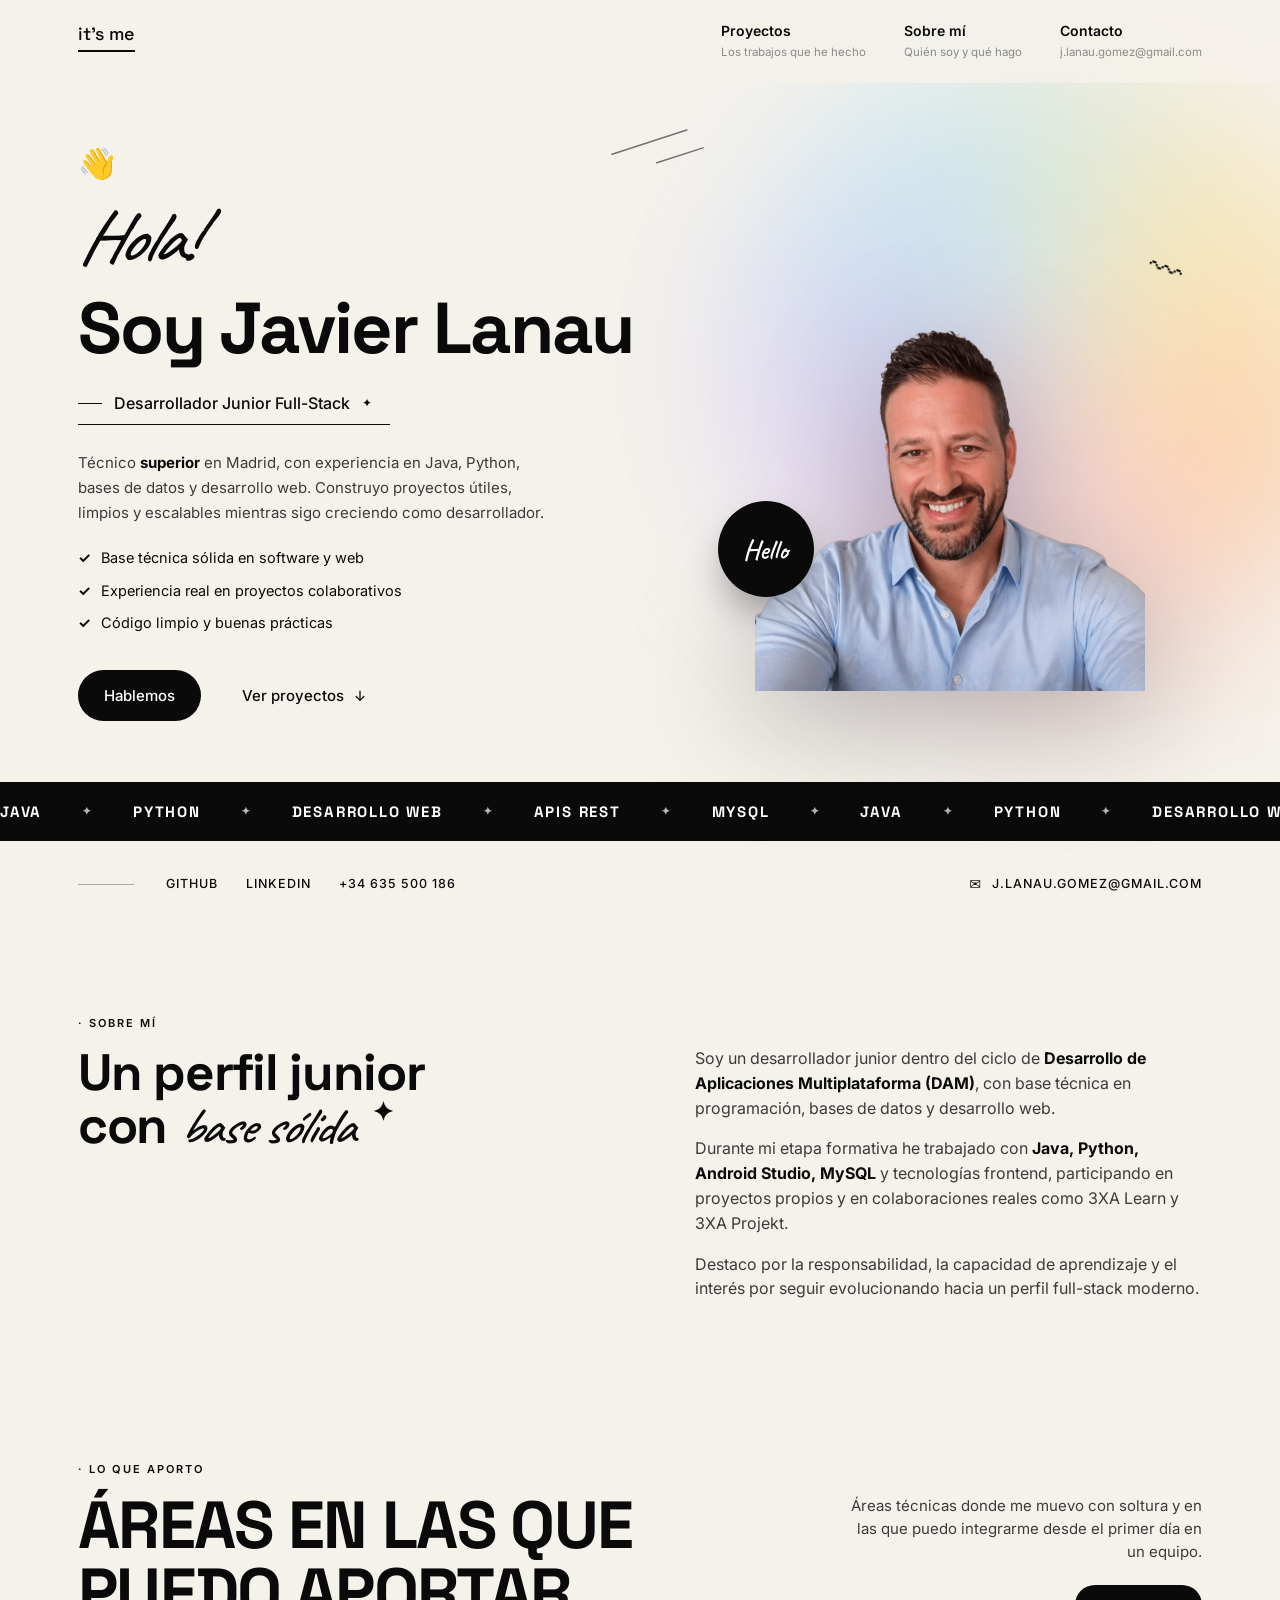
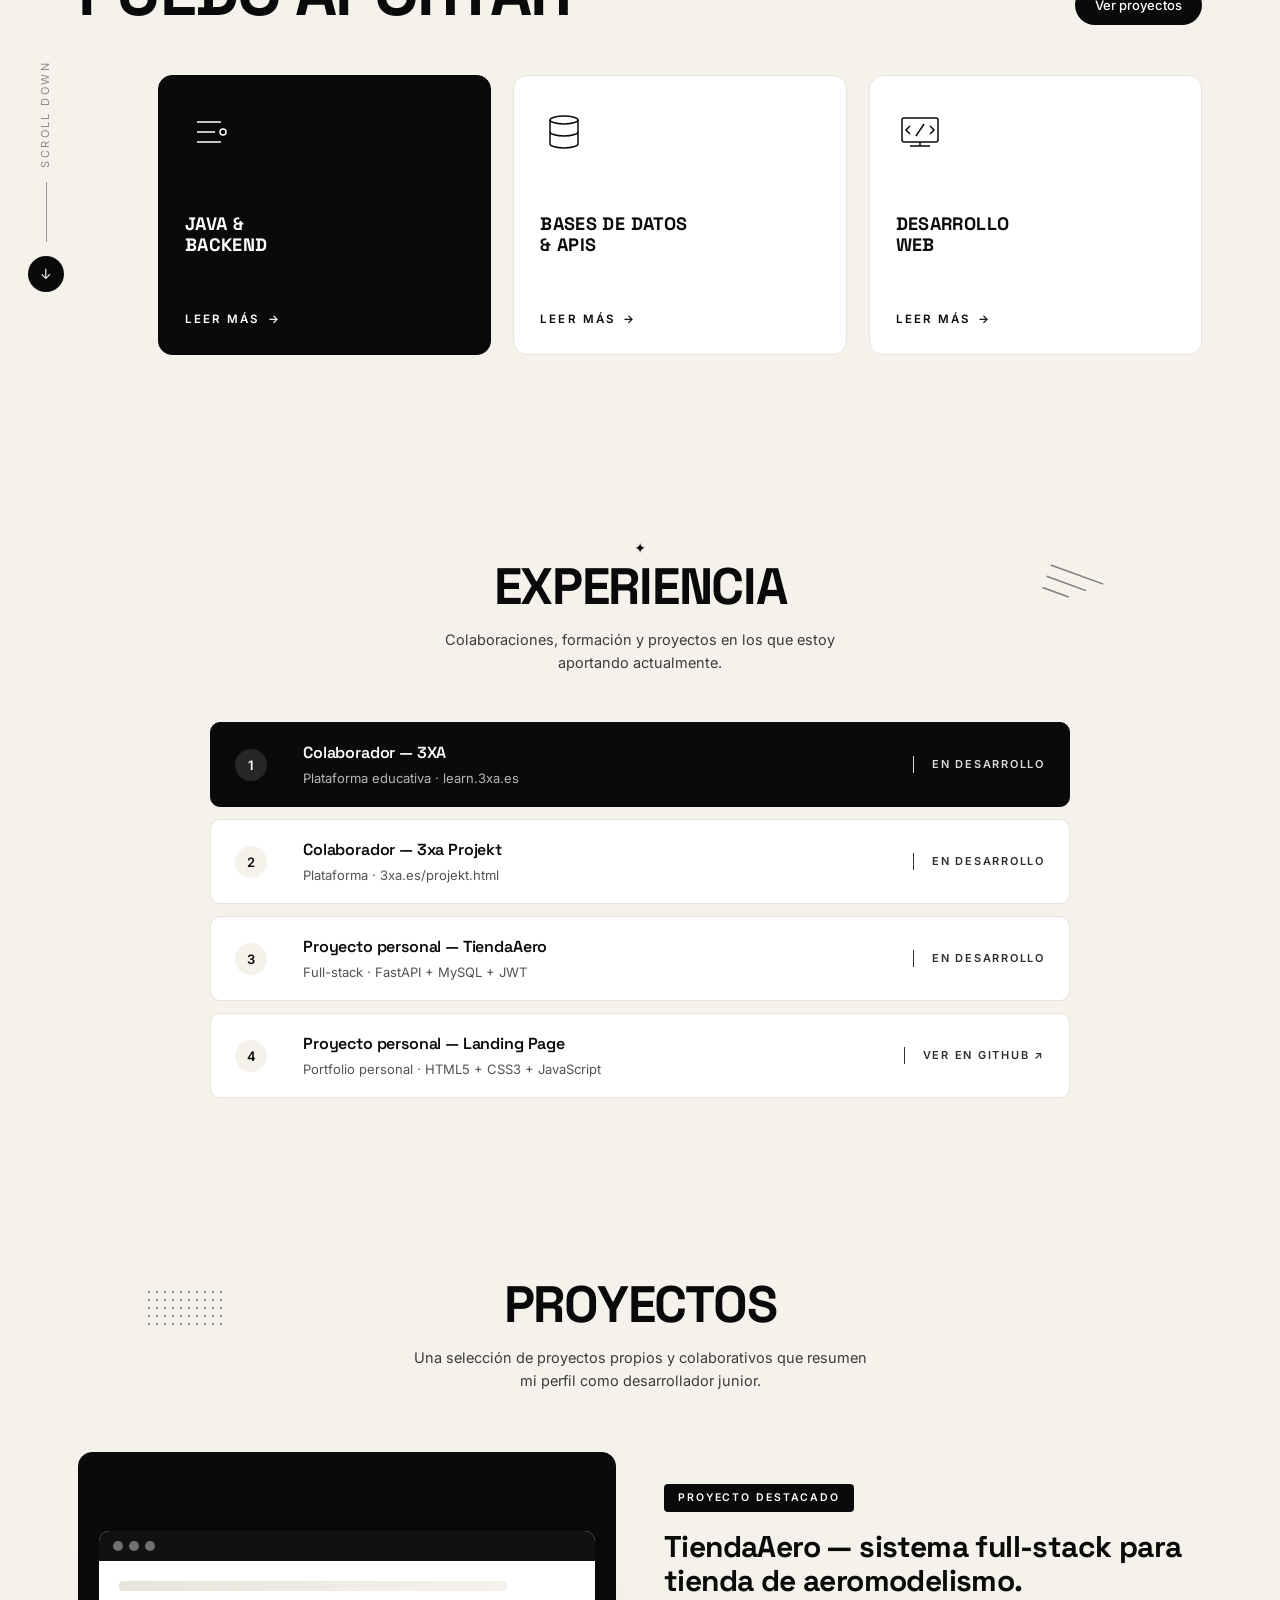
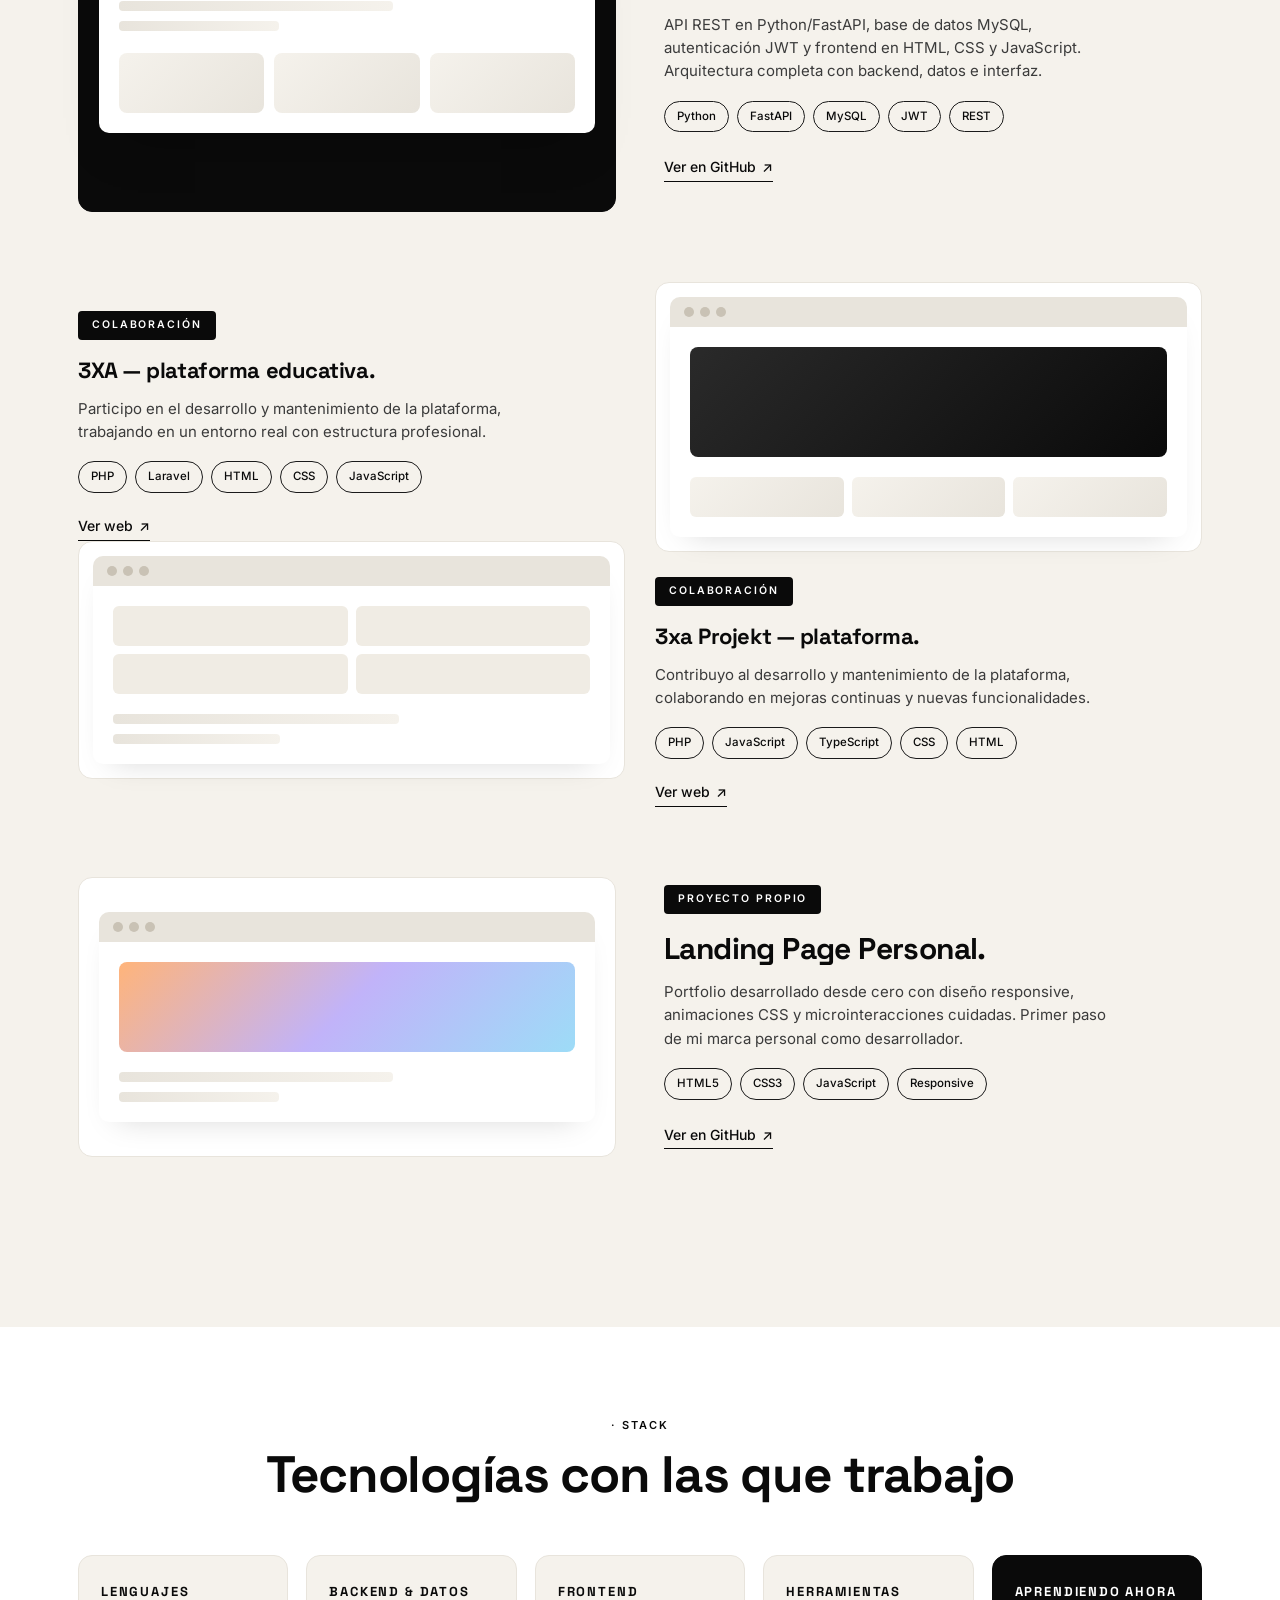
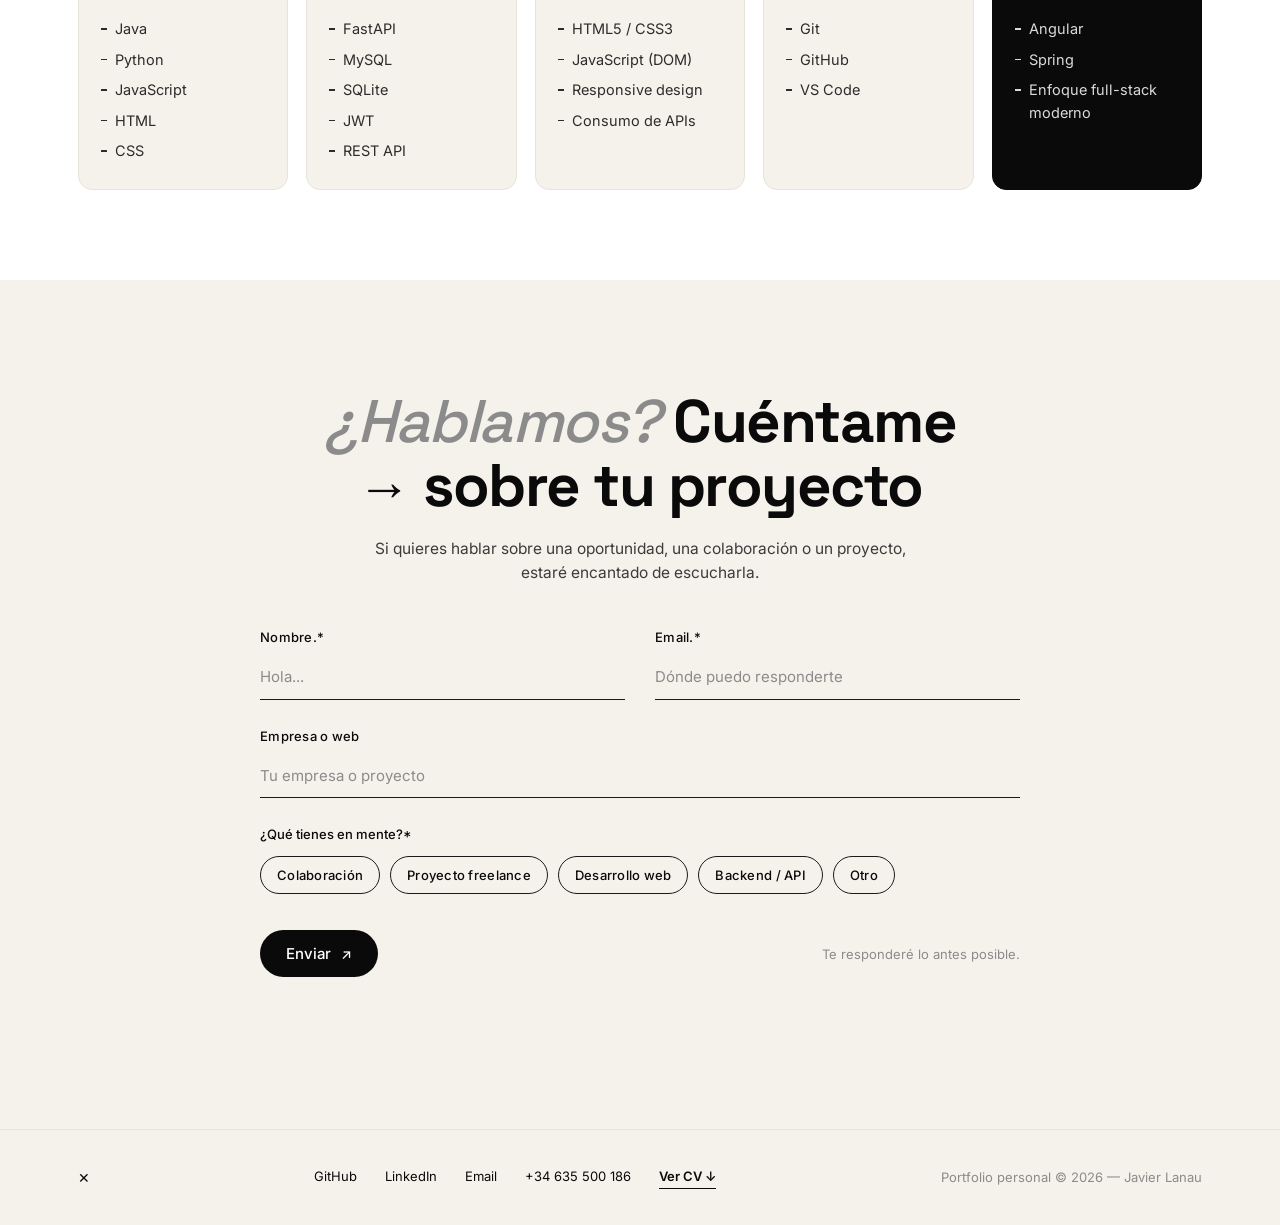
==== commit 13557ad0: "git" ====
--- a/index.html
+++ b/index.html
@@ -358,8 +358,7 @@
                         </div>
                         <div class="cs-links-row">
                             <a href="https://learn.3xa.es/" target="_blank" rel="noopener" class="cs-link">Ver web <span>↗</span></a>
-                            <a href="https://github.com/valfiguer/3XA" target="_blank" rel="noopener" class="cs-link muted">GitHub <span>↗</span></a>
-                        </div>
+                            
                     </div>
                     <div class="cs-preview">
                         <div class="cs-mock light">
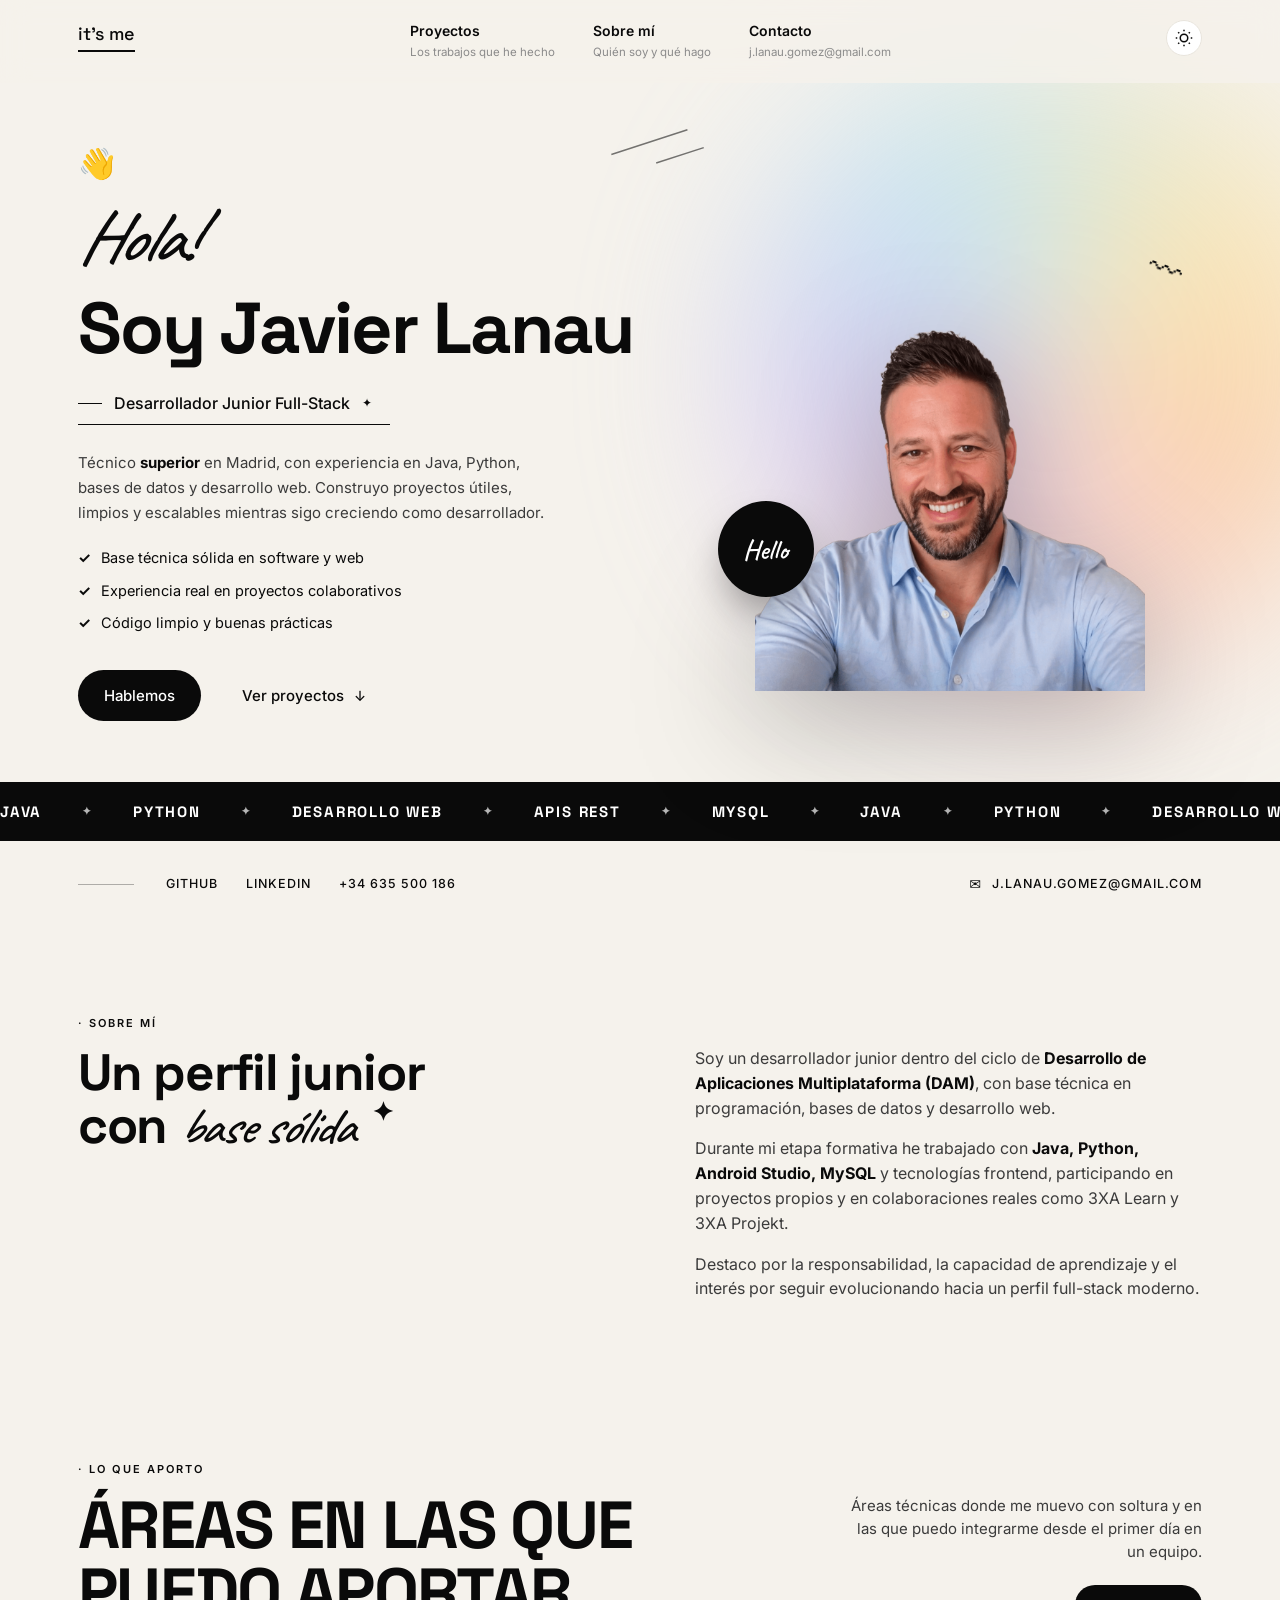
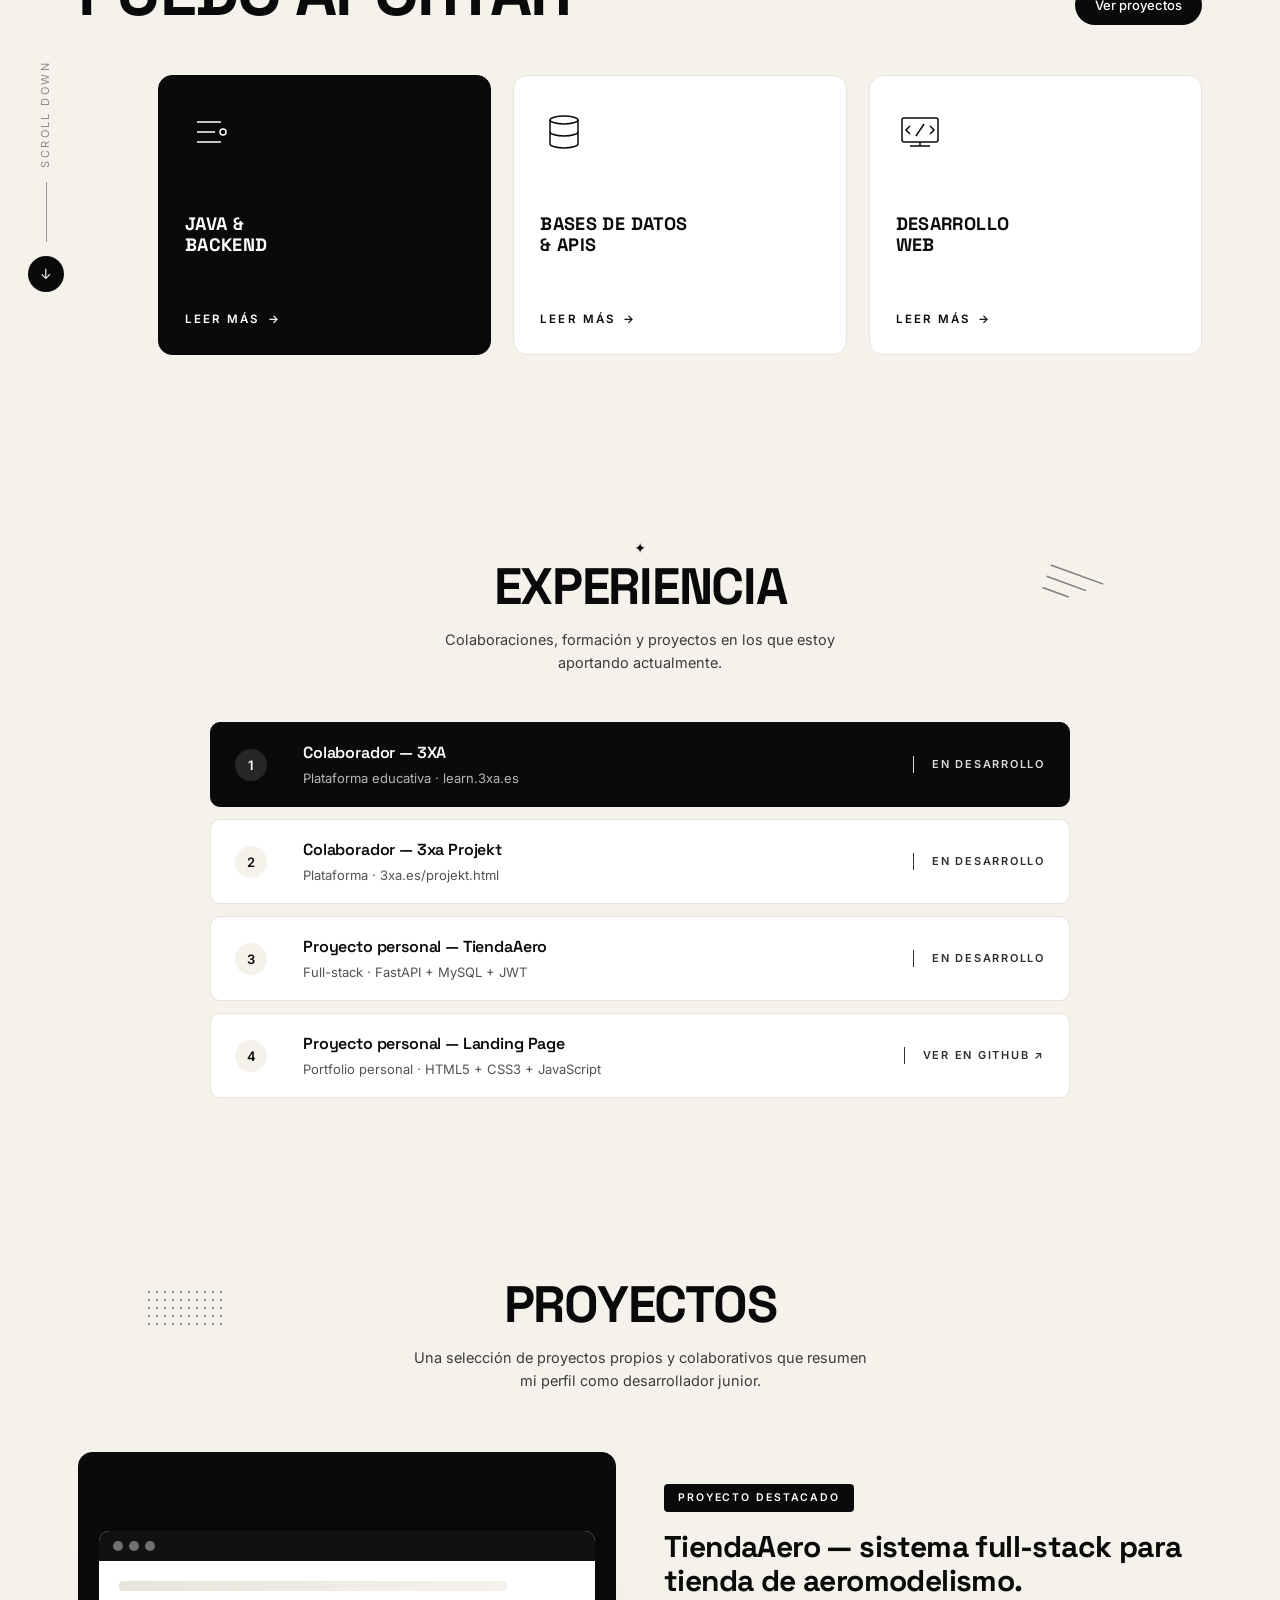
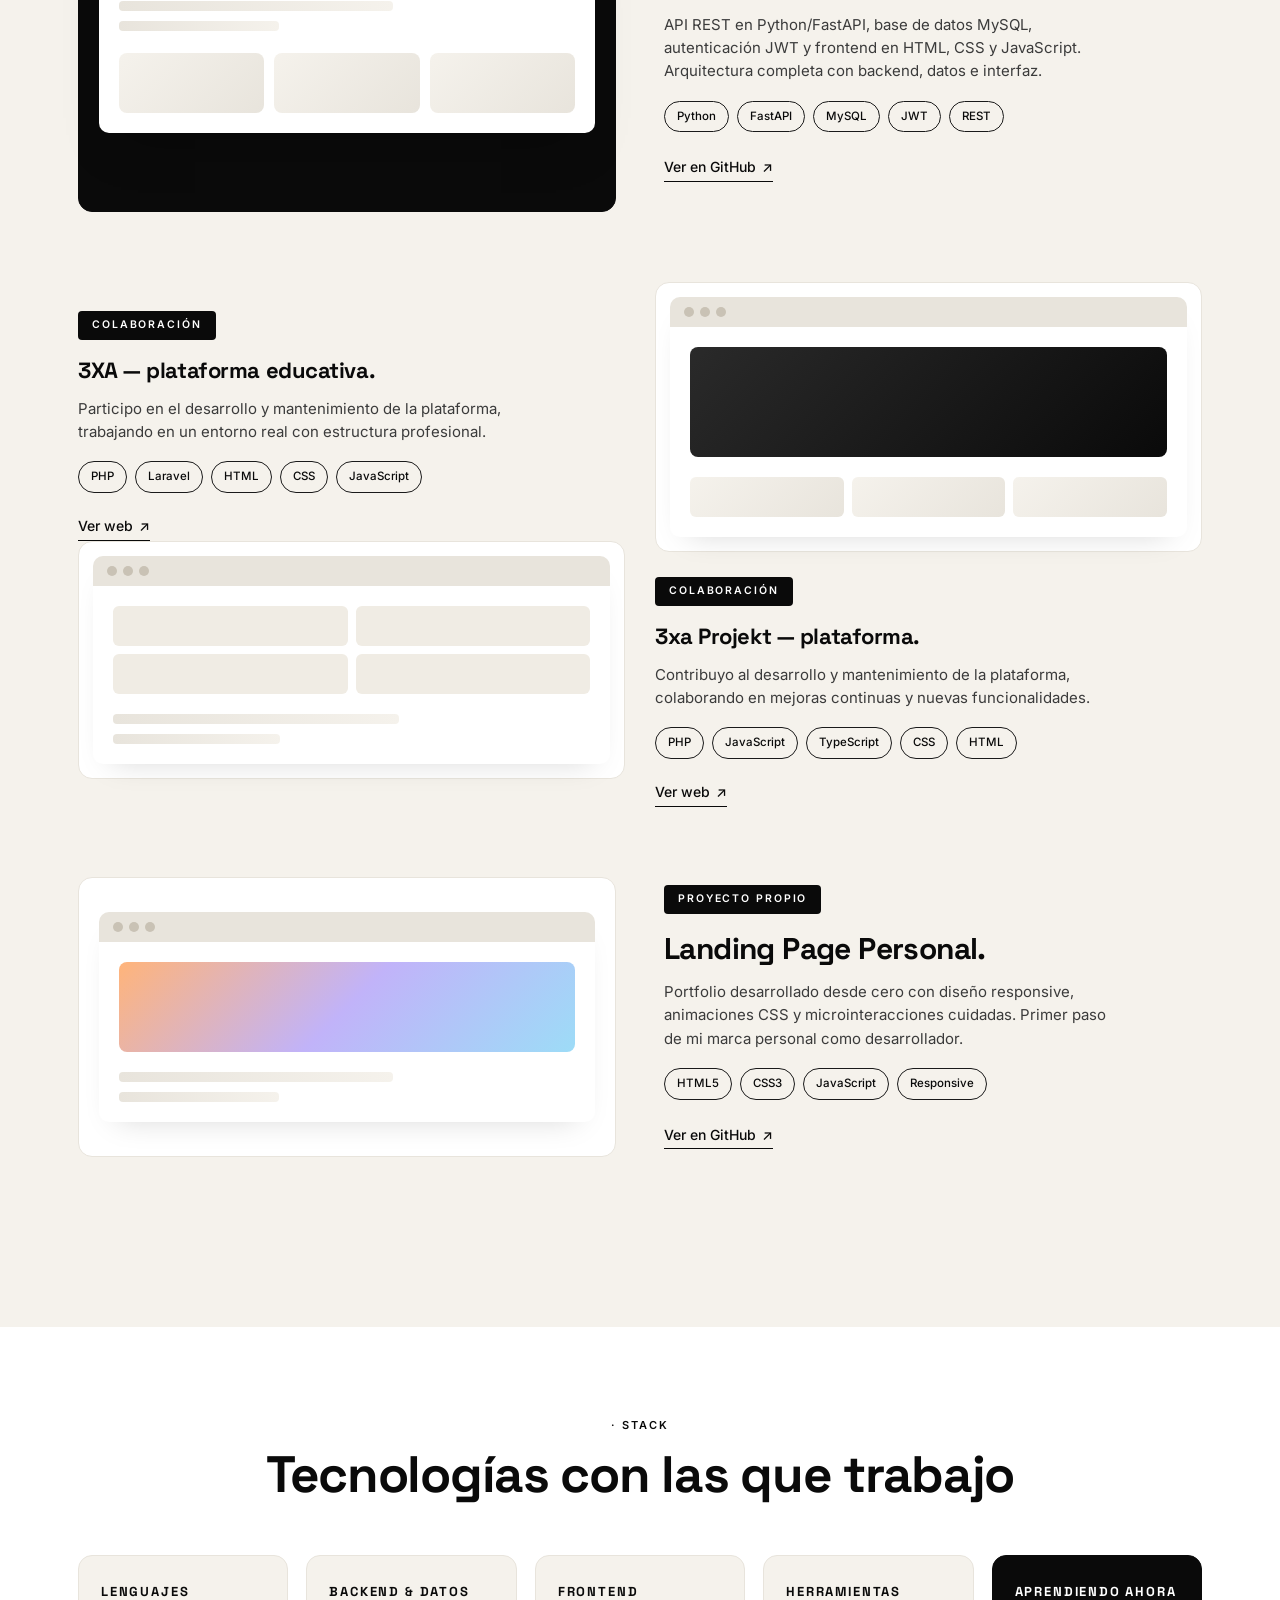
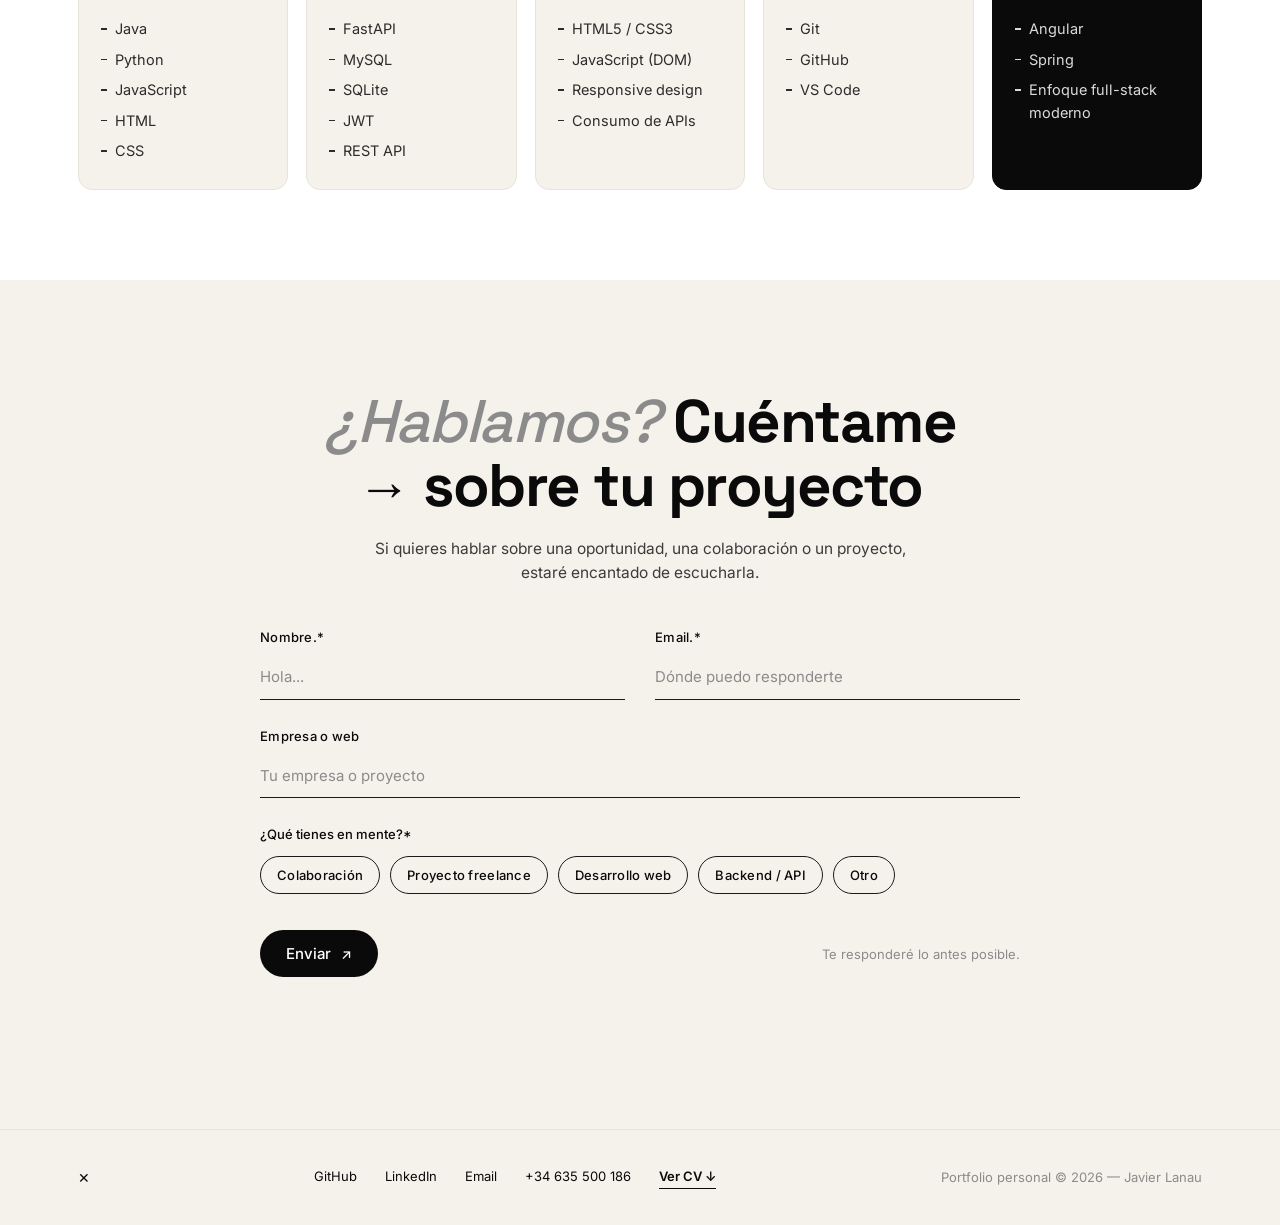
==== commit 1896de5a: "feat: añadir dark mode, barra de progreso de lectura y botón volver arriba - Dark mode completo con " ====
--- a/index.html
+++ b/index.html
@@ -16,7 +16,10 @@
     <link rel="stylesheet" href="styles.css">
 </head>
 <body>
-    
+
+    <!-- Barra de progreso de lectura -->
+    <div id="progress-bar" class="progress-bar" aria-hidden="true"></div>
+
     <!-- ===== HEADER (Navegación fija) ===== -->
     <header>
         <nav class="nav">
@@ -47,6 +50,20 @@
                     </a>
                 </li>
             </ul>
+
+            <!-- Botón dark mode -->
+            <button class="btn-tema" id="btn-tema" aria-label="Activar modo oscuro" title="Cambiar tema">
+                <svg class="icon-sun" viewBox="0 0 24 24" fill="none" stroke="currentColor" stroke-width="2" width="18" height="18">
+                    <circle cx="12" cy="12" r="5"/>
+                    <line x1="12" y1="1" x2="12" y2="3"/><line x1="12" y1="21" x2="12" y2="23"/>
+                    <line x1="4.22" y1="4.22" x2="5.64" y2="5.64"/><line x1="18.36" y1="18.36" x2="19.78" y2="19.78"/>
+                    <line x1="1" y1="12" x2="3" y2="12"/><line x1="21" y1="12" x2="23" y2="12"/>
+                    <line x1="4.22" y1="19.78" x2="5.64" y2="18.36"/><line x1="18.36" y1="5.64" x2="19.78" y2="4.22"/>
+                </svg>
+                <svg class="icon-moon" viewBox="0 0 24 24" fill="none" stroke="currentColor" stroke-width="2" width="18" height="18">
+                    <path d="M21 12.79A9 9 0 1 1 11.21 3 7 7 0 0 0 21 12.79z"/>
+                </svg>
+            </button>
 
             <!-- Botón hamburguesa móvil -->
             <button class="menu-toggle" id="menu-toggle" aria-label="Abrir menú">
@@ -603,6 +620,9 @@
         </div>
     </footer>
 
+    <!-- Botón volver arriba -->
+    <button class="btn-arriba" id="btn-arriba" aria-label="Volver arriba">↑</button>
+
     <!-- Script JavaScript -->
     <script src="script.js"></script>
 </body>
--- a/styles.css
+++ b/styles.css
@@ -1544,6 +1544,145 @@
     }
 }
 
+/* ===== BARRA DE PROGRESO DE LECTURA ===== */
+.progress-bar {
+    position: fixed;
+    top: 0;
+    left: 0;
+    width: 0%;
+    height: 3px;
+    background: var(--accent);
+    z-index: 200;
+    transition: width .1s linear;
+    border-radius: 0 2px 2px 0;
+}
+
+/* ===== BOTÓN DARK MODE ===== */
+.btn-tema {
+    display: flex;
+    align-items: center;
+    justify-content: center;
+    width: 36px;
+    height: 36px;
+    border-radius: 50%;
+    border: 1px solid var(--line);
+    background: var(--bg-card);
+    color: var(--ink);
+    cursor: pointer;
+    transition: background .2s ease, border-color .2s ease, transform .2s ease;
+    flex-shrink: 0;
+}
+
+.btn-tema:hover {
+    transform: scale(1.1);
+    border-color: var(--ink);
+}
+
+.btn-tema .icon-moon { display: none; }
+.btn-tema .icon-sun  { display: block; }
+
+[data-theme="dark"] .btn-tema .icon-moon { display: block; }
+[data-theme="dark"] .btn-tema .icon-sun  { display: none; }
+
+/* ===== BOTÓN VOLVER ARRIBA ===== */
+.btn-arriba {
+    position: fixed;
+    bottom: 32px;
+    right: 32px;
+    width: 44px;
+    height: 44px;
+    border-radius: 50%;
+    background: var(--ink);
+    color: var(--bg);
+    border: none;
+    font-size: 18px;
+    cursor: pointer;
+    display: flex;
+    align-items: center;
+    justify-content: center;
+    box-shadow: 0 8px 24px -8px rgba(0,0,0,0.35);
+    opacity: 0;
+    transform: translateY(12px);
+    pointer-events: none;
+    transition: opacity .3s ease, transform .3s ease, background .2s ease;
+    z-index: 150;
+}
+
+.btn-arriba.visible {
+    opacity: 1;
+    transform: translateY(0);
+    pointer-events: auto;
+}
+
+.btn-arriba:hover {
+    background: var(--accent);
+}
+
+/* ===== DARK MODE ===== */
+[data-theme="dark"] {
+    --bg: #111111;
+    --bg-card: #1c1c1c;
+    --ink: #f0ece4;
+    --ink-soft: #b0a898;
+    --muted: #666666;
+    --line: #2a2828;
+    --line-strong: #e0dcd4;
+    --accent: #ff9a5c;
+}
+
+[data-theme="dark"] header {
+    background: rgba(17, 17, 17, 0.85);
+}
+
+[data-theme="dark"] header.scrolled {
+    background: rgba(17, 17, 17, 0.97);
+}
+
+[data-theme="dark"] .stack {
+    background: #161616;
+}
+
+[data-theme="dark"] .cs-mock {
+    background: #242424;
+}
+
+[data-theme="dark"] .cs-mock-bar {
+    background: #0a0a0a;
+}
+
+[data-theme="dark"] .cs-mock-line {
+    background: linear-gradient(90deg, #2a2828 0%, #1c1c1c 100%);
+}
+
+[data-theme="dark"] .cs-mock-card,
+[data-theme="dark"] .cs-mock-grid > div,
+[data-theme="dark"] .cs-mock-thumb,
+[data-theme="dark"] .cs-mock-hero {
+    background: linear-gradient(135deg, #2a2828 0%, #1c1c1c 100%);
+}
+
+[data-theme="dark"] .cs-mock-video {
+    background: linear-gradient(135deg, #1a1a1a, #0a0a0a);
+}
+
+[data-theme="dark"] .offer-card-dark,
+[data-theme="dark"] .exp-item-dark,
+[data-theme="dark"] .cs-preview-dark,
+[data-theme="dark"] .stack-col-dark {
+    background: #2a2828;
+    color: #f0ece4;
+    border-color: #3a3838;
+}
+
+[data-theme="dark"] .skills-strip {
+    background: #f0ece4;
+    color: #111111;
+}
+
+[data-theme="dark"] .skills-track .dot {
+    color: #111111;
+}
+
 /* Móviles pequeños */
 @media (max-width: 560px) {
     .container { 
